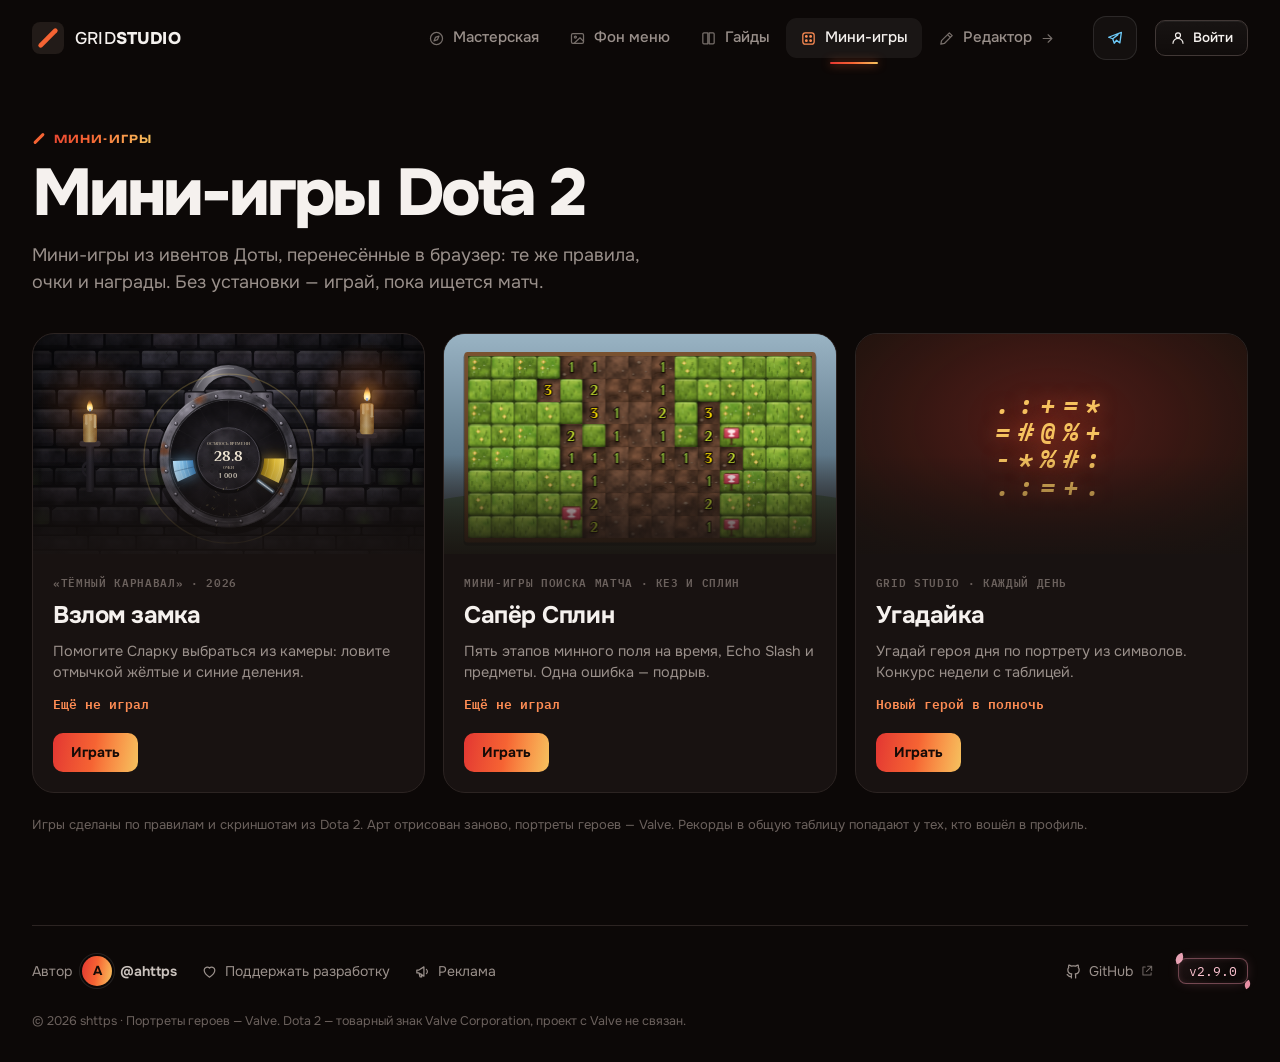
==== arcade.html @ 9828fe67 "Фон меню: новый дизайн в стиле сайта — шаги в шапке, наклон и свет экрана, живая зона для файла, ани" ====
<!doctype html>
<html lang="ru">
<head>
<meta charset="utf-8">
<meta name="viewport" content="width=device-width, initial-scale=1">
<title>Мини-игры · Grid Studio — мини-игры Dota 2 в браузере</title>
<meta name="description" content="Мини-игры из ивентов Dota 2 прямо в браузере: «Взлом замка» Сларка из «Тёмного карнавала», «Сапёр Сплин» Кеза и Техиков и «Угадайка» героя дня. Рекорды и награды как в игре.">
<meta name="theme-color" content="#0e0a09">
<meta property="og:title" content="Мини-игры Dota 2 — Grid Studio">
<meta property="og:description" content="«Взлом замка», «Сапёр Сплин» и «Угадайка» — с таблицей рекордов.">
<meta property="og:image" content="https://shttps.github.io/GridPainter/docs/ingame.webp">
<link rel="icon" href="logo.svg" type="image/svg+xml">
<link rel="preconnect" href="https://fonts.googleapis.com">
<link rel="stylesheet" href="https://fonts.googleapis.com/css2?family=Onest:wght@400;500;600;700;800&family=IBM+Plex+Mono:wght@400;500;600;700&family=Unbounded:wght@500;600;700&family=Philosopher:wght@400;700&display=swap">
<link rel="stylesheet" href="site.css?v=60">
<link rel="stylesheet" href="arcade.css?v=7">
</head>
<body data-page="arcade">

<main class="wrap arcade">
  <header class="page-head">
    <span class="kicker">Мини-игры</span>
    <h1>Мини-игры Dota&nbsp;2</h1>
    <p>Мини-игры из ивентов Доты, перенесённые в браузер: те же правила, очки и награды. Без установки — играй, пока ищется матч.</p>
  </header>

  <div class="ar-cards">
    <a class="ar-card c-lock" href="#lockpick" data-play="lockpick">
      <span class="ar-card-art" aria-hidden="true">
        <svg viewBox="0 0 200 200"><defs><linearGradient id="rimG" x1="0" y1="0" x2="1" y2="1"><stop offset="0" stop-color="#8c8892"/><stop offset=".6" stop-color="#3a3840"/><stop offset="1" stop-color="#6a6670"/></linearGradient></defs>
          <path d="M62 92V70a38 38 0 0 1 76 0v22" fill="none" stroke="#6d6a73" stroke-width="13"/>
          <circle cx="100" cy="122" r="66" fill="url(#rimG)"/><circle cx="100" cy="122" r="55" fill="#17151a"/>
          <path d="M100 122 L100 70 A52 52 0 0 1 128 78 Z" fill="none"/>
          <path d="M82.6 73.1 A52 52 0 0 1 117.4 73.1 L110.4 92.5 A31.5 31.5 0 0 0 89.6 92.5 Z" fill="#86c6f0"/>
          <path d="M60.4 152.6 A52 52 0 0 1 52.6 138 L72 131.2 A31.5 31.5 0 0 0 76.6 140 Z" fill="#e2bc35"/>
          <line class="pick" x1="100" y1="153.5" x2="100" y2="174" stroke="#fff" stroke-width="3" stroke-linecap="round"/>
          <circle cx="100" cy="122" r="28" fill="#36333a"/></svg>
        <canvas class="ar-prev" data-prev="lockpick"></canvas>
      </span>
      <span class="ar-card-body"><small>«Тёмный карнавал» · 2026</small><b>Взлом замка</b><span>Помогите Сларку выбраться из камеры: ловите отмычкой жёлтые и синие деления.</span>
        <em data-best="lockpick"></em></span>
      <span class="ar-card-go">Играть</span>
    </a>
    <a class="ar-card c-sweep" href="#sweeper" data-play="sweeper">
      <span class="ar-card-art" aria-hidden="true"><span class="sw-mini"><i class="g"></i><i class="g"></i><i class="g"></i><i class="g"></i><i class="g"></i><i class="g"></i><i class="g"></i><i class="g"></i><i class="g"></i><i class="n2">2</i><i class="n1">1</i><i class="g"></i><i class="g"></i><i class="g"></i><i class="g"></i><i class="f"></i><i class="n2">2</i><i class="o"></i><i class="n1">1</i><i class="g"></i><i class="g"></i><i class="g"></i><i class="g"></i><i class="n1">1</i><i class="o"></i><i class="o"></i><i class="n1">1</i><i class="g"></i><i class="g"></i><i class="g"></i><i class="n1">1</i><i class="o"></i><i class="n1">1</i><i class="f"></i><i class="g"></i><i class="g"></i><i class="g"></i><i class="g"></i><i class="n2">2</i><i class="g"></i><i class="g"></i><i class="g"></i></span>
        <canvas class="ar-prev" data-prev="sweeper"></canvas></span>
      <span class="ar-card-body"><small>Мини-игры поиска матча · Кез и Сплин</small><b>Сапёр Сплин</b><span>Пять этапов минного поля на время, Echo Slash и предметы. Одна ошибка — подрыв.</span>
        <em data-best="sweeper"></em></span>
      <span class="ar-card-go">Играть</span>
    </a>
    <a class="ar-card c-guess" href="game.html">
      <span class="ar-card-art" aria-hidden="true"><span class="gc-ascii"><i>.:+=*</i><i>=#@%+</i><i>-*%#:</i><i>.:=+.</i></span></span>
      <span class="ar-card-body"><small>Grid Studio · каждый день</small><b>Угадайка</b><span>Угадай героя дня по портрету из символов. Конкурс недели с таблицей.</span>
        <em>Новый герой в полночь</em></span>
      <span class="ar-card-go">Играть</span>
    </a>
  </div>
  <p class="ar-foot-note">Игры сделаны по правилам и скриншотам из Dota 2. Арт отрисован заново, портреты героев — Valve. Рекорды в общую таблицу попадают у тех, кто вошёл в профиль.</p>
</main>

<footer class="wrap site-foot">
  <div class="bottom-bar" data-bottom-bar></div>
  <span class="foot-note">© 2026 shttps · Портреты героев — Valve. Dota 2 — товарный знак Valve Corporation, проект с Valve не связан.</span>
</footer>

<div class="modal-root" id="modalRoot"></div>
<div class="toasts" id="toasts"></div>
<script src="heroes.js?v=37"></script>
<script src="config.js?v=41"></script>
<script src="auth.js?v=38"></script>
<script src="gridrender.js?v=37"></script>
<script src="catalog-api.js?v=43"></script>
<script src="achievements.js?v=2"></script>
<script src="site.js?v=75"></script>
<script src="arcade-audio.js?v=2"></script>
<script src="arcade-fx.js?v=2"></script>
<script src="arcade.js?v=6"></script>
<script src="lockpick.js?v=4"></script>
<script src="sweeper.js?v=5"></script>
</body>
</html>
---- site.css ----
/* Dota 2 Grid Studio — сайт: главная, каталог, гайды, «Угадайка», профиль.
   Тёмный «графит» и градиент «Огня» из трёх цветов (c1 → c2 → c3). */
:root {
  --h: 35;                                  /* оттенок графита */
  --c1: oklch(0.6 0.21 27);                 /* кровавый красный */
  --c2: oklch(0.68 0.19 38);                /* оранжевый штрих */
  --c3: oklch(0.84 0.13 82);                /* золото */
  --accent-hi: oklch(0.76 0.16 45);
  --accent-line: oklch(0.47 0.13 36);
  --accent-ink: #160b07;
  --bg: oklch(0.14 0.008 var(--h));
  --bg-2: oklch(0.17 0.009 var(--h));
  --card: oklch(0.19 0.01 var(--h));
  --card-2: oklch(0.235 0.011 var(--h));
  --line: oklch(0.27 0.012 var(--h));
  --line-strong: oklch(0.35 0.014 var(--h));
  --ink: oklch(0.96 0.006 60);
  --ink-2: oklch(0.82 0.012 60);
  --muted: oklch(0.66 0.014 50);
  --faint: oklch(0.5 0.014 45);
  --dot: oklch(0.32 0.014 var(--h));
  --red: var(--c1);
  --accent: var(--c2);
  --gold: var(--c3);
  --accent-soft: color-mix(in oklab, var(--c2) 13%, transparent);
  --grad: linear-gradient(100deg, var(--c1) 0%, var(--c2) 48%, var(--c3) 100%);
  --heart: oklch(0.7 0.19 15);
  --ok: oklch(0.78 0.15 150);
  --danger: oklch(0.68 0.17 30);
  --r: 16px;
  --nav-h: 76px;
  --ease: cubic-bezier(.2, .8, .2, 1);
  --spring: cubic-bezier(.34, 1.4, .64, 1);
  --font: "Onest", "Segoe UI", system-ui, sans-serif;
  --mono: "IBM Plex Mono", "JetBrains Mono", Consolas, monospace;
  --disp: "Unbounded", "Onest", "Segoe UI", sans-serif;      /* заглавные метки: «Мозаика · 3 302 категории», «Мастерская», бейджи */
  color-scheme: dark;
}
* { box-sizing: border-box; }
[hidden] { display: none !important; }
html { background: var(--bg); scroll-behavior: smooth; }
body { margin: 0; min-height: 100vh; background: var(--bg); color: var(--ink); font: 15px/1.55 var(--font); -webkit-font-smoothing: antialiased; overflow-x: hidden; }
a { color: inherit; }
button, input, select, textarea { font: inherit; color: inherit; }
button:focus { outline: none; }
:focus-visible { outline: 2px solid var(--accent); outline-offset: 3px; border-radius: 6px; }
::selection { background: color-mix(in oklab, var(--c1) 40%, transparent); }
@media (prefers-reduced-motion: reduce) { html { scroll-behavior: auto; } *, *::before, *::after { animation-duration: .01ms !important; animation-iteration-count: 1 !important; transition-duration: .01ms !important; } }
.wrap { width: min(1240px, 100% - 64px); margin: 0 auto; }
.i { width: 17px; height: 17px; flex: none; fill: none; stroke: currentColor; stroke-width: 1.75; stroke-linecap: round; stroke-linejoin: round; }

/* ---------- знак ---------- */
.mk-bg { fill: #221b18; }
.mk-dot { fill: oklch(0.55 0.02 45); }
.mk-stroke { stroke: var(--accent); stroke-linecap: round; fill: none; }

/* ---------- меню сверху: знак слева, разделы и вход справа; при прокрутке — стеклянная полоса ---------- */
.navbar { position: fixed; z-index: 50; top: 0; left: 0; right: 0; border-bottom: 1px solid transparent; animation: navIn .7s var(--ease) both; transition: background .3s, border-color .3s, box-shadow .3s; }
@keyframes navIn { from { opacity: 0; transform: translateY(-14px); } }
.navbar.scrolled { background: oklch(0.14 0.007 var(--h) / .86); -webkit-backdrop-filter: blur(18px) saturate(1.4); backdrop-filter: blur(18px) saturate(1.4); border-bottom-color: oklch(1 0 0 / .07); box-shadow: 0 12px 40px -24px rgba(0, 0, 0, .9); }
/* тонкая полоска градиента Доты по нижнему краю, когда меню прилипло */
.navbar::after { content: ""; position: absolute; left: 0; right: 0; bottom: -1px; height: 1px; background: linear-gradient(90deg, transparent, color-mix(in oklab, var(--c1) 50%, transparent), color-mix(in oklab, var(--c3) 40%, transparent), transparent); opacity: 0; transition: opacity .3s; }
.navbar.scrolled::after { opacity: 1; }
.nav-pill { position: relative; display: flex; align-items: center; gap: 10px; width: min(1320px, 100% - 64px); height: var(--nav-h); margin: 0 auto; transition: height .3s var(--ease); }
.navbar.scrolled .nav-pill { height: 62px; }
.logo { display: flex; align-items: center; gap: 11px; text-decoration: none; font: 500 17px/1 var(--font); letter-spacing: .01em; text-transform: uppercase; white-space: nowrap; }
.logo b { font-weight: 800; }
.logo svg { width: 32px; height: 32px; flex: none; overflow: visible; transition: transform .55s var(--spring), filter .4s var(--ease); }
.logo .mk-bg { transition: fill .4s var(--ease); }
.logo .mk-stroke { stroke-width: 7; stroke-dasharray: 32; animation: strokeIn .8s var(--ease) .3s both; transition: stroke .4s; }
/* наведение на логотип: знак подпрыгивает с поворотом и загорается, штрих перерисовывается, по надписи пробегает блик */
.logo:hover svg { transform: rotate(-14deg) scale(1.14); filter: drop-shadow(0 0 12px color-mix(in oklab, var(--accent) 60%, transparent)); }
.logo:hover .mk-bg { fill: #2e221c; }
.logo:hover .mk-stroke { stroke: var(--accent-hi); animation: strokeRedraw .6s var(--ease); }
.logo:active svg { transform: rotate(-14deg) scale(1.02); transition-duration: .15s; }
.logo span { background: linear-gradient(100deg, var(--ink) 42%, var(--accent-hi) 50%, var(--ink) 58%) 100% 0 / 260% 100% no-repeat; -webkit-background-clip: text; background-clip: text; color: transparent; transition: letter-spacing .5s var(--ease); }
.logo:hover span { letter-spacing: .04em; animation: logoShine .9s var(--ease); }
@keyframes logoShine { from { background-position: 100% 0; } to { background-position: 0 0; } }
@media (prefers-reduced-motion: reduce) { .logo svg, .logo span { transition: none; animation: none !important; } .logo:hover svg { transform: none; } }
.nav-links { position: relative; display: flex; align-items: center; gap: 2px; margin-left: auto; }
.nav-links a { position: relative; z-index: 1; display: flex; align-items: center; gap: 8px; height: 40px; padding: 0 14px; border-radius: 11px; color: var(--muted); text-decoration: none; font-size: 15px; font-weight: 500; white-space: nowrap; transition: color .2s; }
.nav-links a .i { width: 17px; height: 17px; opacity: .75; transition: transform .35s var(--spring), color .2s, opacity .2s; }
.nav-links a:hover, .nav-links a[aria-current] { color: var(--ink); }
.nav-links a:hover .i { transform: rotate(-8deg) scale(1.1); opacity: 1; }
.nav-links a[aria-current] .i { color: var(--accent-hi); opacity: 1; }
.nav-links a.nav-studio .i:last-child { width: 15px; height: 15px; transform: none; transition: transform .25s var(--ease); }
.nav-links a.nav-studio:hover .i:last-child { transform: translateX(3px); }
/* подсветка переезжает под ссылку под курсором и возвращается к текущей странице */
.nav-hl { position: absolute; z-index: 0; left: 0; top: 0; height: 40px; width: 0; border-radius: 11px; background: oklch(1 0 0 / .06); opacity: 0; transition: transform .45s var(--spring), width .45s var(--spring), opacity .2s; pointer-events: none; }
.nav-hl::after { content: ""; position: absolute; left: 32%; right: 32%; bottom: -6px; height: 2px; border-radius: 2px; background: var(--grad); box-shadow: 0 0 10px color-mix(in oklab, var(--c2) 80%, transparent); }
.nav-badge { min-width: 20px; height: 18px; padding: 0 6px; display: inline-grid; place-items: center; border-radius: 9px; background: var(--accent-soft); color: var(--accent-hi); font: 600 9.5px var(--disp); letter-spacing: .02em; }
.nav-acc { display: flex; align-items: center; margin-left: 8px; }
/* Telegram: чат и новости — таблетка в тон меню, рядом с «Войти» */
.nav-tg { display: inline-flex; align-items: center; gap: 9px; height: 44px; padding: 0 14px; margin-left: 14px; border-radius: 13px; border: 1px solid oklch(1 0 0 / .1); background: oklch(1 0 0 / .035); color: var(--ink-2); text-decoration: none; font-size: 14.5px; font-weight: 550; white-space: nowrap; transition: border-color .2s, background .2s, color .2s, transform .25s var(--spring); }
.nav-tg .i { width: 18px; height: 18px; color: oklch(0.8 0.11 232); transition: transform .35s var(--spring); }
.nav-tg:hover { color: var(--ink); border-color: oklch(0.8 0.11 232 / .45); background: oklch(0.8 0.11 232 / .09); transform: translateY(-1px); }
.nav-tg:hover .i { transform: translate(2px, -2px) rotate(-8deg); }
@media (max-width: 1360px) { .nav-tg { padding: 0; width: 44px; justify-content: center; } .nav-tg span { display: none; } }
.nav-acc .btn .i { width: 16px; height: 16px; }
.nav-login { height: 44px; padding: 0 20px; border-radius: 13px; background: oklch(0.2 0.009 var(--h) / .8); border-color: oklch(1 0 0 / .12); font-weight: 600; font-size: 15px; }
.nav-user { display: flex; align-items: center; gap: 9px; height: 44px; padding: 0 16px 0 5px; border-radius: 99px; border: 1px solid oklch(1 0 0 / .1); background: oklch(1 0 0 / .04); color: var(--ink); text-decoration: none; font-size: 14.5px; font-weight: 600; transition: border-color .2s, background .2s; }
.nav-user:hover, .nav-user.on { border-color: var(--accent-line); background: var(--accent-soft); }
.nav-user .ava { width: 34px; height: 34px; }
.nav-user .nav-nick { max-width: 140px; overflow: hidden; text-overflow: ellipsis; white-space: nowrap; }
.nav-burger { display: none; width: 44px; height: 44px; border: 0; border-radius: 12px; background: oklch(1 0 0 / .06); cursor: pointer; flex-direction: column; align-items: center; justify-content: center; gap: 5px; }
.nav-burger i { display: block; width: 16px; height: 1.75px; border-radius: 2px; background: var(--ink); transition: transform .3s var(--ease); }
.navbar.open .nav-burger i:first-child { transform: translateY(3.4px) rotate(45deg); }
.navbar.open .nav-burger i:last-child { transform: translateY(-3.4px) rotate(-45deg); }
/* аватар: картинка или первая буква ника на градиенте */
.ava, .sh-ava, .pf-ava { position: relative; display: inline-grid; place-items: center; flex: none; width: 32px; height: 32px; border-radius: 50%; overflow: hidden; background: var(--grad); color: var(--accent-ink); font-weight: 750; font-size: 13px; }
.ava img, .sh-ava img, .pf-ava img { width: 100%; height: 100%; object-fit: cover; display: block; }

/* ---------- кнопки ---------- */
.btn { display: inline-flex; align-items: center; justify-content: center; gap: 9px; height: 42px; padding: 0 18px; border-radius: 12px; border: 1px solid var(--line-strong); background: linear-gradient(180deg, oklch(1 0 0 / .05), oklch(1 0 0 / .02)); color: var(--ink); font-size: 14px; font-weight: 550; line-height: 1; text-decoration: none; cursor: pointer; white-space: nowrap; box-shadow: inset 0 1px 0 oklch(1 0 0 / .05); transition: background .15s, border-color .15s, transform .2s var(--spring), box-shadow .25s, color .15s; }
.btn:hover { background: linear-gradient(180deg, oklch(1 0 0 / .09), oklch(1 0 0 / .04)); border-color: oklch(0.5 0.016 40); transform: translateY(-1px); }
.btn:active { transform: translateY(0) scale(.98); }
.btn:focus-visible { outline: 2px solid var(--accent-hi); outline-offset: 3px; border-radius: 12px; }
.btn.primary { position: relative; background: var(--grad); background-size: 160% 100%; background-position: 0 0; color: var(--accent-ink); border-color: oklch(0.78 0.14 50 / .55); font-weight: 700;
  box-shadow: inset 0 1px 0 oklch(1 0.05 80 / .45), 0 8px 22px -12px color-mix(in oklab, var(--c1) 90%, transparent); transition: background-position .5s var(--ease), transform .2s var(--spring), box-shadow .25s; }
.btn.primary:hover { background: var(--grad); background-size: 160% 100%; background-position: 100% 0; border-color: oklch(0.85 0.13 60 / .7); box-shadow: inset 0 1px 0 oklch(1 0.05 80 / .55), 0 12px 28px -10px color-mix(in oklab, var(--c1) 100%, transparent); transform: translateY(-1px); }
.btn.primary:active { transform: translateY(0) scale(.98); }
.btn.glass { background: oklch(1 0 0 / .045); border-color: oklch(1 0 0 / .1); -webkit-backdrop-filter: blur(10px); backdrop-filter: blur(10px); }
.btn.glass:hover { background: oklch(1 0 0 / .08); border-color: oklch(1 0 0 / .18); }
.btn.sm { height: 36px; padding: 0 14px; font-size: 13.5px; border-radius: 10px; gap: 7px; }
.btn.ghost { border-color: transparent; background: transparent; }
.btn.ghost:hover { background: oklch(1 0 0 / .05); }
.btn:disabled { opacity: .45; pointer-events: none; }
.btn.on { color: var(--heart); border-color: oklch(0.7 0.19 15 / .4); background: oklch(0.7 0.19 15 / .08); }
.btn .ico-box { display: grid; place-items: center; width: 24px; height: 24px; border-radius: 7px; transition: transform .35s var(--spring); }
.btn:hover .ico-box { transform: rotate(-8deg) scale(1.08); }
.btn.primary .ico-box { background: oklch(0.2 0.05 30 / .16); }
.btn:not(.primary) .ico-box { background: oklch(1 0 0 / .07); }
.btn .i { transition: transform .25s var(--ease); }
.btn:hover > .i:last-child:not(:first-child) { transform: translateX(3px); }

/* ---------- первый экран: слева заголовок и разделы, справа ноутбук с редактором ---------- */
.landing { position: relative; min-height: max(760px, 100vh); display: flex; flex-direction: column; padding-top: var(--nav-h); overflow: hidden; }
.hero-bg { position: absolute; inset: 0; pointer-events: none; overflow: hidden; }
/* фон: сполохи цветов «Огня», поле ASCII-символов (рисует site.js), зерно и виньетка.
   Сполохи — радиальные градиенты без filter: blur: их двигает видеокарта, перерисовки нет. */
.aurora { position: absolute; border-radius: 50%; will-change: transform; }
.au-1 { width: 1100px; height: 900px; left: -380px; top: -440px; background: radial-gradient(closest-side, var(--c1), transparent); opacity: .3; animation: auA 18s ease-in-out infinite alternate; }
.au-2 { width: 920px; height: 760px; right: -320px; top: -6%; background: radial-gradient(closest-side, var(--c3), transparent); opacity: .16; animation: auB 23s ease-in-out infinite alternate; }
.au-3 { width: 1300px; height: 720px; left: 18%; bottom: -440px; background: radial-gradient(closest-side, var(--c2), transparent); opacity: .2; animation: auC 27s ease-in-out infinite alternate; }
@keyframes auA { to { transform: translate(160px, 110px) scale(1.18); } }
@keyframes auB { to { transform: translate(-140px, 160px) scale(1.25); } }
@keyframes auC { to { transform: translate(-180px, -60px) scale(1.1); } }
/* видео под всем фоном: фон из Мастерской «На главную» или туман (docs/hero-bg.webm). Любой ролик
   тонируется под тему — тёплый графит, приглушено, слева темнее, чтобы заголовок читался. */
.bg-media { position: absolute; inset: 0; background: var(--bg); }
.bg-media > video, .bg-media > img { position: absolute; inset: 0; width: 100%; height: 100%; object-fit: cover; opacity: 0; transition: opacity 1.6s var(--ease);
  filter: grayscale(.4) sepia(.55) hue-rotate(-16deg) saturate(1.7) brightness(var(--bgk, .95)) contrast(1.2); }
.bg-media > .on { opacity: 1; }
/* фон из Мастерской: чуть размыт, чтобы мелкие детали не спорили с заголовком; увеличен — края размытия за экраном */
.bg-media > .feat { filter: grayscale(.4) sepia(.55) hue-rotate(-16deg) saturate(1.5) brightness(var(--bgk, .45)) contrast(1.15) blur(2px); transform: scale(1.03); }
.bg-media::after { content: ""; position: absolute; inset: 0;
  background: linear-gradient(90deg, oklch(0.14 0.008 var(--h) / .78) 0%, oklch(0.14 0.008 var(--h) / .35) 45%, transparent 75%),
    linear-gradient(180deg, oklch(0.14 0.008 var(--h) / .5) 0%, transparent 22%); }
/* сполохи над видео — тише, иначе красный забивает картинку */
.bg-media ~ .au-1 { opacity: .18; }
.bg-media ~ .au-2 { opacity: .1; }
.bg-media ~ .au-3 { opacity: .12; }
.hero-credit { position: absolute; z-index: 4; right: 24px; top: calc(var(--nav-h) + 6px); display: flex; align-items: center; gap: 6px; max-width: min(360px, 60vw); padding: 5px 11px; border-radius: 99px; background: oklch(0.14 0.008 var(--h) / .6); border: 1px solid oklch(1 0 0 / .07); color: var(--muted); font-size: 12px; text-decoration: none; backdrop-filter: blur(8px); animation: fade .6s var(--ease) both; transition: color .2s, border-color .2s; }
.hero-credit span { overflow: hidden; text-overflow: ellipsis; white-space: nowrap; }
.hero-credit .i { width: 14px; height: 14px; }
.hero-credit:hover { color: var(--ink); border-color: var(--accent-line); }
/* затухание к краям считает сам site.js — CSS-маска на анимированном холсте дорогая */
.bg-glyphs { position: absolute; inset: 0; width: 100%; height: 100%; }
/* зерно неподвижное и без mix-blend-mode: иначе браузер пересчитывает смешивание каждый кадр фона */
.bg-grain { position: absolute; inset: 0; opacity: .035; pointer-events: none;
  background-image: url("data:image/svg+xml,%3Csvg xmlns='http://www.w3.org/2000/svg' width='180' height='180'%3E%3Cfilter id='n'%3E%3CfeTurbulence type='fractalNoise' baseFrequency='.85' numOctaves='3' stitchTiles='stitch'/%3E%3C/filter%3E%3Crect width='100%25' height='100%25' filter='url(%23n)'/%3E%3C/svg%3E");
  }
.bg-vignette { position: absolute; inset: 0; background: radial-gradient(ellipse 130% 100% at 50% 35%, transparent 60%, oklch(0.09 0.008 var(--h) / .85)), linear-gradient(180deg, transparent 78%, var(--bg)); }
/* заголовок: градиент темы медленно переливается */
.landing h1 .grad { background-image: linear-gradient(100deg, var(--c1), var(--c2), var(--c3), var(--c2), var(--c1)); background-size: 300% 100%; animation: wordIn .8s var(--ease) .08s both, shine 9s ease-in-out 1s infinite alternate; }
@keyframes shine { to { background-position: 100% 0; } }
.landing-grid { position: relative; z-index: 2; flex: 1; display: grid; grid-template-columns: minmax(0, 740px) minmax(0, 1fr); gap: 48px; align-items: center; width: min(1320px, 100% - 64px); }
.landing-copy { position: relative; z-index: 3; padding: 16px 0 0; }
.landing h1 { margin: 0 0 18px; font-size: clamp(46px, 5.9vw, 88px); line-height: .94; letter-spacing: -.055em; font-weight: 800; }
.landing h1 .w { display: inline-block; animation: wordIn .8s var(--ease) both; }
.landing h1 .w:nth-child(2) { animation-delay: .08s; }
.landing h1 .w:nth-child(4) { animation-delay: .16s; }
.landing h1 .w:nth-child(5) { animation-delay: .22s; }
.lead { margin: 0 0 26px; max-width: 480px; color: var(--muted); font-size: 18.5px; line-height: 1.5; animation: rise .7s var(--ease) .28s both; }
.grad { background: var(--grad); -webkit-background-clip: text; background-clip: text; color: transparent; padding-bottom: .06em; }
.btn.lg { height: 48px; padding: 0 22px; font-size: 15px; border-radius: 14px; }
.btn.lg:focus-visible { border-radius: 14px; }
.btn.block { width: 100%; }

/* панели разделов. Стекла (backdrop-filter) нет: под панелями анимированный фон, и размытие
   пересчитывалось бы каждый кадр — главная из-за этого и лагала. Вместо него плотный фон и «прожектор» за курсором. */
.fcards { display: grid; grid-template-columns: repeat(3, minmax(0, 1fr)); gap: 12px; }
.fcard, .fwide { position: relative; isolation: isolate; border-radius: 22px; background: oklch(0.17 0.008 var(--h) / .94); border: 1px solid var(--line);
  animation: rise .7s var(--ease) var(--d, .3s) both; transition: border-color .25s, transform .35s var(--ease), box-shadow .35s var(--ease); }
.fcard::before, .fwide::before { content: ""; position: absolute; z-index: -1; inset: 0; border-radius: inherit; pointer-events: none; opacity: var(--hov, 0);
  background: radial-gradient(260px circle at var(--mx, 50%) var(--my, 0%), color-mix(in oklab, var(--c2) 16%, transparent), transparent 70%); }
.fcard::after, .fwide::after { content: ""; position: absolute; inset: -1px; border-radius: inherit; padding: 1px; pointer-events: none; opacity: var(--hov, 0);
  background: radial-gradient(200px circle at var(--mx, 50%) var(--my, 0%), var(--c3), var(--c1) 45%, transparent 75%);
  -webkit-mask: linear-gradient(#000 0 0) content-box, linear-gradient(#000 0 0); -webkit-mask-composite: xor; mask-composite: exclude; }
.fcard:hover, .fwide:hover { border-color: oklch(0.32 0.014 var(--h)); transform: translateY(-4px); box-shadow: 0 26px 50px -30px color-mix(in oklab, var(--c1) 85%, transparent); }
.fcard { display: flex; flex-direction: column; gap: 6px; padding: 12px 12px 14px; }
.fc-media { position: relative; height: 112px; margin-bottom: 8px; border-radius: 14px; overflow: hidden; background: #120d0b; transition: transform .45s var(--ease); }
.fcard:hover .fc-media { transform: scale(1.025); }
.fc-media::after { content: ""; position: absolute; inset: 0; border-radius: inherit; box-shadow: inset 0 0 0 1px oklch(1 0 0 / .05); pointer-events: none; }
.fc-faces-grid { display: flex; flex-direction: column; justify-content: center; gap: 6px; padding: 0; -webkit-mask-image: linear-gradient(90deg, transparent, #000 14%, #000 86%, transparent); mask-image: linear-gradient(90deg, transparent, #000 14%, #000 86%, transparent); }
.ff-row { overflow: hidden; }
.ff-track { display: flex; gap: 6px; width: max-content; animation: ffRun 34s linear infinite; }
.ff-row:nth-child(2) .ff-track { animation-direction: reverse; animation-duration: 40s; }
.fc-faces-grid img { flex: none; width: 46px; height: 46px; object-fit: cover; object-position: 50% 15%; border-radius: 7px; filter: saturate(.85); transition: transform .3s var(--spring), filter .2s; }
@keyframes ffRun { to { transform: translateX(calc(-50% - 3px)); } }
@media (prefers-reduced-motion: reduce) { .ff-track { animation: none; } }
.fcard:hover .fc-faces-grid img { filter: none; }
.fc-faces-grid img:hover { transform: scale(1.12); }
/* арты по очереди (порядок случайный): сначала картинка, потом по ней проходит луч и остаётся line-art */
.fl-slide { position: absolute; inset: 0; opacity: 0; transition: opacity .7s var(--ease); }
.fl-slide.on { opacity: 1; }
.fl-slide img { position: absolute; inset: 0; width: 100%; height: 100%; object-fit: cover; object-position: 50% 22%; transition: transform .6s var(--ease); }
.fl-slide .out { clip-path: inset(0 100% 0 0); }
.fl-slide.on .out { animation: flWipe 4.8s var(--ease) forwards; }
.fl-slide::after { content: ""; position: absolute; top: 0; bottom: 0; left: 0; width: 2px; background: var(--accent-hi); box-shadow: 0 0 14px 2px var(--accent-hi); opacity: 0; }
.fl-slide.on::after { animation: flScan 4.8s var(--ease) forwards; }
.fcard:hover .fl-slide img { transform: scale(1.06); }
@keyframes flWipe { 0%, 14% { clip-path: inset(0 100% 0 0); } 58%, 100% { clip-path: inset(0 0 0 0); } }
@keyframes flScan { 0%, 13.9% { left: 0; opacity: 0; } 14% { left: 0; opacity: 1; } 58% { left: calc(100% - 2px); opacity: 1; } 58.1%, 100% { left: 0; opacity: 0; } }
@media (prefers-reduced-motion: reduce) { .fl-slide .out { animation: none; clip-path: none; } .fl-slide::after { display: none; } }
.fc-braille { display: block; }
.fc-braille canvas { position: absolute; inset: 0; display: block; width: 100%; height: 100%; }
.fcard > b { font-size: 18px; font-weight: 700; letter-spacing: -.01em; }
.fcard > span { flex: 1; margin-bottom: 12px; color: var(--muted); font-size: 13.5px; line-height: 1.45; }
.fc-more { display: flex; align-items: center; justify-content: center; gap: 6px; margin-top: 8px; color: var(--muted); font-size: 13.5px; text-decoration: none; transition: color .15s; }
.fc-more .i { width: 15px; height: 15px; order: 2; transition: transform .25s var(--ease); }
.fc-more:hover { color: var(--ink); }
.fc-more:hover .i { transform: translateX(3px); }

/* вторая строка: две широкие панели — фоны меню и «Угадайка» дня */
.frow { display: grid; grid-template-columns: repeat(2, minmax(0, 1fr)); gap: 12px; margin-top: 12px; }
.fwide { display: flex; align-items: center; gap: 14px; min-width: 0; padding: 12px 18px 12px 12px; text-decoration: none; }
.wc-art { position: relative; display: grid; place-content: center; flex: none; width: 60px; height: 60px; border-radius: 14px; overflow: hidden; background: #120d0b; box-shadow: inset 0 0 0 1px oklch(1 0 0 / .06); transition: transform .4s var(--spring); }
.fwide:hover .wc-art { transform: rotate(-4deg) scale(1.06); }
.wc-text { min-width: 0; }
.wc-text b { display: flex; align-items: center; gap: 8px; font-size: 17px; font-weight: 700; white-space: nowrap; }
.wc-text b em { padding: 2px 7px; border-radius: 6px; background: var(--grad); color: var(--accent-ink); font: 600 9px/1.5 var(--disp); font-style: normal; letter-spacing: .06em; text-transform: uppercase; }
.wc-text small { display: block; color: var(--muted); font-size: 13.5px; line-height: 1.35; }
.wc-go { margin-left: auto; color: var(--muted); }
.wc-go .i { width: 20px; height: 20px; transition: transform .25s var(--ease), color .2s; }
.fwide:hover .wc-go .i { transform: translateX(4px); color: var(--ink); }
/* мини-«главное меню»: небо переливается (сдвигается слой — без перерисовки), сверху и снизу полоски интерфейса */
.wc-sky { position: absolute; top: 0; bottom: 0; left: 0; width: 200%; background: linear-gradient(100deg, oklch(0.32 0.09 280), oklch(0.45 0.16 330) 25%, oklch(0.62 0.17 40) 50%, oklch(0.45 0.16 330) 75%, oklch(0.32 0.09 280)); animation: sky 7s linear infinite; }
@keyframes sky { to { transform: translateX(-50%); } }
.wc-hud { position: absolute; left: 7px; right: 7px; top: 7px; height: 5px; border-radius: 3px; background: oklch(0.12 0.01 40 / .7); }
.wc-bg img { position: absolute; inset: 0; width: 100%; height: 100%; object-fit: cover; opacity: 0; transform: scale(1.22); transition: opacity .8s, transform 4s linear; }
.wc-bg img.on { opacity: 1; transform: scale(1); }
.wc-hud.b { top: auto; bottom: 7px; left: 32px; height: 9px; background: oklch(0.6 0.15 145 / .9); }
.gc-art { font: 600 12px/1.15 var(--mono); color: var(--gold); letter-spacing: 1.5px; text-align: center; }
.gc-art i { font-style: normal; display: block; }
.gc-art i:nth-child(2) { color: var(--accent-hi); }
.gc-art i:nth-child(3) { color: oklch(0.7 0.18 30); }

/* ноутбук: наклонён к центру и уходит за правый край, чуть поворачивается за курсором */
.landing-device { position: relative; align-self: stretch; min-height: 560px; perspective: 2400px; }
.landing-device::before { content: ""; position: absolute; left: -10%; top: 0; width: 130%; height: 100%; border-radius: 50%; background: radial-gradient(closest-side, color-mix(in oklab, var(--c2) 60%, transparent), transparent); opacity: .3; }
.laptop { position: absolute; left: 0; top: 50%; width: 1000px; transform-style: preserve-3d; transform-origin: 0 50%;
  transform: translateY(-54%) rotateY(calc(-24deg + var(--mx, 0) * 5deg)) rotateX(calc(7deg - var(--my, 0) * 4deg)) rotateZ(2.5deg); transition: transform .8s var(--ease); animation: laptopIn 1.2s var(--ease) .25s both; }
@keyframes laptopIn { from { opacity: 0; translate: 80px 30px; } }
.lt-lid { padding: 14px 14px 18px; border-radius: 24px 24px 10px 10px; background: linear-gradient(150deg, oklch(0.31 0.012 var(--h)), oklch(0.16 0.008 var(--h)) 55%, oklch(0.2 0.009 var(--h)));
  box-shadow: 0 0 0 1px oklch(1 0 0 / .08), 0 1px 0 oklch(1 0 0 / .16) inset, -40px 60px 120px -30px rgba(0, 0, 0, .95); }
.lt-screen { position: relative; aspect-ratio: 16 / 10; border-radius: 10px; overflow: hidden; background: #0f0d0c; }
.lt-screen img { display: block; width: 100%; height: 100%; object-fit: cover; }
.lt-screen::after { content: ""; position: absolute; inset: 0; pointer-events: none; background: linear-gradient(115deg, oklch(1 0 0 / .08) 0%, transparent 32%, transparent 70%, rgba(0, 0, 0, .3)); }
.lt-base { position: relative; height: 20px; margin: 0 -46px; border-radius: 4px 4px 28px 28px; background: linear-gradient(180deg, oklch(0.36 0.012 var(--h)), oklch(0.2 0.009 var(--h)) 60%, oklch(0.13 0.007 var(--h))); box-shadow: 0 34px 60px -14px rgba(0, 0, 0, .95); }
.lt-base::before { content: ""; position: absolute; left: 50%; top: 0; width: 150px; height: 7px; margin-left: -75px; border-radius: 0 0 9px 9px; background: oklch(0.14 0.007 var(--h)); }
/* экран ноутбука: редактор, собранный разметкой; размеры — от ширины экрана (cqw) */
.lt-screen { container-type: inline-size; }
.mock { position: absolute; inset: 0; overflow: hidden; font: 500 1.05cqw/1.3 var(--font); color: oklch(0.82 0.012 60);
  background: #080706 radial-gradient(oklch(0.3 0.005 60) 0.09cqw, transparent 0.11cqw) 0 0 / 1.6cqw 1.6cqw; }
.mock .i { width: 1.25em; height: 1.25em; stroke-width: 1.9; }
.mk-pill { position: absolute; display: flex; align-items: center; background: oklch(0.2 0.005 60 / .94); border: 1px solid oklch(0.28 0.005 60); border-radius: 1.1em; box-shadow: 0 1em 2.5em -1em rgba(0, 0, 0, .7); }
.mk-label { position: absolute; left: 18%; top: 17.6%; color: oklch(0.5 0.01 60); font: 0.85em var(--mono); }
.mk-sheet { position: absolute; left: 18%; top: 21%; width: 61%; aspect-ratio: 1204 / 612; border-radius: 0.5em; overflow: hidden;
  background: #0f0d0c linear-gradient(oklch(1 0 0 / .035) 1px, transparent 1px) 0 0 / 0.84% 1.64%, #0f0d0c linear-gradient(90deg, oklch(1 0 0 / .035) 1px, transparent 1px) 0 0 / 0.84% 1.64%;
  box-shadow: 0 0 0 1px oklch(1 0 0 / .06), 0 2.5em 5em -1.5em rgba(0, 0, 0, .8); }
.mk-sheet img, .mk-sheet canvas { position: absolute; inset: 0; width: 100%; height: 100%; object-fit: cover; }
.mock.drawing .mk-sheet :is(img, canvas) { animation: mkDraw 2.6s cubic-bezier(.45, 0, .2, 1) both; }
@keyframes mkDraw { from { clip-path: inset(0 100% 0 0); } to { clip-path: inset(0 0 0 0); } }
.mk-scan { position: absolute; top: 0; bottom: 0; left: 0; width: 2px; background: var(--c2); box-shadow: 0 0 1.2em 0.3em color-mix(in oklab, var(--c2) 70%, transparent); opacity: 0; }
.mock.drawing .mk-scan { animation: mkScan 2.6s cubic-bezier(.45, 0, .2, 1) both; }
@keyframes mkScan { 0% { left: 0; opacity: 1; } 92% { opacity: 1; } 100% { left: 100%; opacity: 0; } }
.mk-brand { left: 1.6%; top: 2.6%; gap: 0.7em; padding: 0.45em 0.6em 0.45em 0.45em; }
.mk-logo { width: 2.1em; height: 2.1em; border-radius: 0.6em; background: oklch(0.27 0.006 60); position: relative; }
.mk-logo::after { content: ""; position: absolute; left: 22%; right: 22%; top: 50%; height: 0.32em; margin-top: -0.16em; border-radius: 1em; background: var(--c2); transform: rotate(-45deg); }
.mk-brand b { display: block; color: oklch(0.95 0.005 60); font-weight: 650; }
.mk-brand small { color: oklch(0.62 0.01 60); font-size: 0.82em; }
.mk-brand em { font-style: normal; }
.mk-chev .i, .mk-chev { width: 1em; height: 1em; color: oklch(0.62 0.01 60); }
.mk-seg { left: 50%; top: 2.6%; transform: translateX(-50%); padding: 0.25em; gap: 0.15em; }
.mk-seg span { display: flex; align-items: center; gap: 0.4em; padding: 0.55em 1em; border-radius: 0.75em; color: oklch(0.62 0.01 60); }
.mk-seg span.on { background: oklch(0.3 0.005 60); color: oklch(0.95 0.005 60); }
.mk-right { position: absolute; right: 1.6%; top: 2.6%; display: flex; gap: 0.6em; }
.mk-right > span { position: static; display: flex; align-items: center; gap: 0.45em; height: 2.9em; padding: 0 1em; border-radius: 0.8em; }
.mk-sq { width: 2.9em; justify-content: center; padding: 0 !important; }
.mk-btn.pri { background: oklch(0.96 0.005 60); color: #141210; font-weight: 650; border: 0; }
.mk-layers { left: 1.6%; top: 13%; width: 15%; flex-direction: column; align-items: stretch; gap: 0.25em; padding: 0.9em 0.7em; }
.mk-h { display: flex; align-items: center; justify-content: space-between; margin-bottom: 0.4em; color: oklch(0.62 0.01 60); font-size: 0.92em; }
.mk-h b { padding: 0.1em 0.5em; border-radius: 0.45em; background: oklch(0.25 0.005 60); font: 500 0.9em var(--mono); color: oklch(0.8 0.01 60); }
.mk-row { display: flex; align-items: center; gap: 0.55em; padding: 0.5em 0.55em; border-radius: 0.55em; }
.mk-row b { margin-left: auto; font: 400 0.9em var(--mono); color: oklch(0.62 0.01 60); }
.mk-row.on { background: oklch(0.28 0.005 60); color: oklch(0.95 0.005 60); }
.mk-row.on .i { color: var(--c2); }
.mk-layers p { margin: 0.5em 0 0; color: oklch(0.48 0.01 60); font-size: 0.85em; line-height: 1.4; }
.mk-insp { right: 1.6%; top: 13%; width: 17.5%; flex-direction: column; align-items: stretch; gap: 0.8em; padding: 0.9em; }
.mk-chips { display: grid; grid-template-columns: repeat(4, 1fr); gap: 0.25em; padding: 0.22em; border-radius: 0.7em; background: oklch(0.25 0.005 60); }
.mk-chips span { padding: 0.4em 0; border-radius: 0.5em; text-align: center; font: 600 0.88em var(--mono); color: oklch(0.62 0.01 60); }
.mk-chips span.on { background: var(--c2); color: var(--accent-ink); box-shadow: 0 0.3em 0.9em -0.3em var(--c2); }
.mk-sl { display: flex; flex-direction: column; gap: 0.45em; font-size: 0.92em; }
.mk-sl i { position: relative; height: 0.3em; border-radius: 1em; background: oklch(0.32 0.005 60); }
.mk-sl i::before { content: ""; position: absolute; left: 0; top: 0; bottom: 0; width: calc(var(--v) * 100%); border-radius: inherit; background: var(--c2); }
.mk-sl i::after { content: ""; position: absolute; top: 50%; left: calc(var(--v) * 100%); width: 0.95em; height: 0.95em; margin: -0.475em 0 0 -0.475em; border-radius: 50%; background: #fff; box-shadow: 0 0.1em 0.3em rgba(0, 0, 0, .4); }
.mk-add { display: flex; align-items: center; justify-content: center; gap: 0.4em; padding: 0.65em; border-radius: 0.7em; background: var(--c2); color: var(--accent-ink); font-weight: 650; }
.mk-dock { left: 50%; bottom: 3%; transform: translateX(-50%); gap: 0.15em; padding: 0.35em; border-radius: 1em; }
.mk-dock span { display: grid; place-items: center; width: 2.7em; height: 2.7em; border-radius: 0.7em; }
.mk-dock span .i { width: 1.35em; height: 1.35em; }
.mk-dock span.on { background: var(--c2); color: var(--accent-ink); box-shadow: 0 0.35em 1em -0.3em var(--c2); }
.mk-dock b { width: 1px; height: 1.6em; margin: 0 0.3em; background: oklch(0.28 0.005 60); }

/* случайная сетка из каталога — плашка поверх ноутбука */
.random-grid { position: absolute; z-index: 4; left: 8%; bottom: 3%; display: flex; align-items: center; gap: 12px; max-width: min(560px, 92%); padding: 10px 18px; border-radius: 99px; background: oklch(0.17 0.008 var(--h) / .92); border: 1px solid oklch(1 0 0 / .08); box-shadow: 0 20px 50px -18px rgba(0, 0, 0, .9); text-decoration: none; font-size: 14px; white-space: nowrap; animation: rise .7s var(--ease) .2s both; transition: border-color .2s, transform .3s var(--ease); }
.random-grid:hover { border-color: var(--accent-line); transform: translateY(-2px); }
.random-grid b { overflow: hidden; text-overflow: ellipsis; font-weight: 650; }
.rg-likes { display: flex; align-items: center; gap: 5px; color: var(--heart); font: 600 13px var(--mono); }
.rg-likes .i { width: 16px; height: 16px; }
.rg-note { color: var(--muted); }

/* ---------- полоса снизу: автор, поддержка, Telegram, реклама, GitHub, версия ---------- */
.bottom-bar { position: relative; z-index: 3; display: flex; align-items: center; justify-content: space-between; flex-wrap: wrap; gap: 14px 24px; padding: 22px 0 26px; color: var(--muted); font-size: 14px; }
.landing > .bottom-bar { width: min(1320px, 100% - 64px); padding: 18px 0 20px; }
.bb-left, .bb-right { display: flex; align-items: center; flex-wrap: wrap; gap: 8px 24px; }
.bb-authors { display: flex; align-items: center; gap: 10px; }
.bb-author { display: inline-flex; align-items: center; gap: 8px; padding: 0; border: 0; background: none; color: var(--ink-2); font-weight: 650; cursor: pointer; transition: color .15s; }
.bb-author .ava { width: 30px; height: 30px; box-shadow: 0 0 0 2px var(--bg), 0 0 0 3px oklch(1 0 0 / .1); transition: box-shadow .2s; }
.bb-author:hover .ava { box-shadow: 0 0 0 2px var(--bg), 0 0 0 3px var(--accent); }
.bb-link { display: inline-flex; align-items: center; gap: 7px; padding: 0; border: 0; background: none; color: var(--muted); text-decoration: none; font-size: 14px; cursor: pointer; transition: color .15s; }
.bb-link .i { width: 17px; height: 17px; }
.bb-link .i:last-child:not(:first-child) { width: 14px; height: 14px; opacity: .7; }
.bb-link:hover, .bb-author:hover { color: var(--ink); }
.bb-ver { position: relative; padding: 4px 10px; border-radius: 8px; border: 1px solid #ff9db566; background: linear-gradient(135deg, #ff9db514, transparent 70%); color: #ffc4d2; font: 12.5px var(--mono); text-decoration: none; cursor: default; box-shadow: 0 0 14px -4px #ff9db555, inset 0 0 8px -4px #ff9db555; transition: color .2s, border-color .2s, box-shadow .2s; }
.bb-ver::before, .bb-ver::after { content: ""; position: absolute; width: 9px; height: 9px; background: #ffb3c6; border-radius: 80% 0 80% 0; opacity: .9; pointer-events: none; }
.bb-ver::before { top: -5px; left: -4px; transform: rotate(-20deg); }
.bb-ver::after { right: -4px; bottom: -5px; width: 7px; height: 7px; transform: rotate(150deg); background: #ff9db5; }
.bb-ver:hover { color: #fff0f4; border-color: #ff9db5; box-shadow: 0 0 18px -2px #ff9db577, inset 0 0 10px -3px #ff9db577; }

/* ---------- секции ниже ---------- */
.section { padding: 96px 0 20px; }
.section-head { display: flex; align-items: end; justify-content: space-between; gap: 20px; margin-bottom: 28px; }
.section-head h2 { margin: 0; font-size: clamp(28px, 3.2vw, 40px); letter-spacing: -.03em; font-weight: 700; }
.section-head p { margin: 6px 0 0; color: var(--muted); }
.section-head.center { justify-content: center; text-align: center; }
.head-actions { display: flex; gap: 8px; flex-wrap: wrap; }
.kicker { display: inline-flex; align-items: center; gap: 8px; margin-bottom: 10px; font: 600 11px var(--disp); letter-spacing: .1em; text-transform: uppercase; background: var(--grad); -webkit-background-clip: text; background-clip: text; color: transparent; }
.kicker::before { content: ""; width: 14px; height: 3px; border-radius: 2px; background: var(--accent); transform: rotate(-45deg); }

/* появление при прокрутке */
[data-reveal] { opacity: 0; transform: translateY(22px); transition: opacity .7s var(--ease), transform .7s var(--ease); transition-delay: var(--d, 0s); }
[data-reveal].in { opacity: 1; transform: none; }

/* ---------- карточки сеток ----------
   Карточка — плотная плитка с отступом 10px; превью внутри со своим скруглением, без плашек поверх арта.
   Ниже: название и автор слева, скачивания и лайк справа; строкой мельче — что внутри сетки и теги. */
.cards { display: grid; grid-template-columns: repeat(auto-fill, minmax(330px, 1fr)); gap: 16px; }
.gcard { position: relative; display: flex; flex-direction: column; padding: 10px 10px 12px; border-radius: 18px; background: var(--card); border: 1px solid oklch(1 0 0 / .05); cursor: pointer; text-align: left; color: inherit; outline-offset: 3px; transition: transform .3s var(--ease), border-color .2s, background .2s, box-shadow .3s; animation: rise .5s var(--ease) both; }
.gcard:hover { transform: translateY(-3px); background: oklch(0.205 0.01 var(--h)); border-color: oklch(1 0 0 / .09); box-shadow: 0 24px 50px -28px rgba(0, 0, 0, .95); }
.gthumb { position: relative; display: block; width: 100%; aspect-ratio: 1204 / 612; border-radius: 12px; background: #0f1819; overflow: hidden; isolation: isolate; }
.gthumb::after { content: ""; position: absolute; inset: 0; z-index: 1; border-radius: inherit; box-shadow: inset 0 0 0 1px oklch(1 0 0 / .05); pointer-events: none; }
.gthumb img { display: block; width: 100%; height: 100%; object-fit: cover; transition: transform .6s var(--ease); }
.gcard:hover .gthumb img { transform: scale(1.03); }
.gmine { position: absolute; z-index: 3; right: 8px; top: 8px; padding: 2px 8px; border-radius: 6px; background: var(--accent); color: var(--accent-ink); font: 600 11px var(--font); box-shadow: 0 2px 10px #0009, inset 0 0 0 1px #ffffff2e; }
/* огонёк автора у лайков: сетка поднята в «Популярных» */
/* буст огонька: огненная стрелка вверх в левом нижнем углу превью — подпрыгивает, хвост пламени дрожит, по плашке бежит блик */
.gboost { position: absolute; z-index: 3; left: 8px; bottom: 8px; display: inline-flex; align-items: center; gap: 4px; height: 26px; padding: 0 10px 0 6px; overflow: hidden; border: 0; border-radius: 999px; cursor: pointer;
  background: linear-gradient(135deg, #ffb340, #ff5a1f 55%, #d42d1a); color: #fff; font: 800 12.5px/1 var(--mono); letter-spacing: -.02em; text-shadow: 0 1px 2px #7a1d0080;
  box-shadow: 0 0 0 1px #ffd59a66 inset, 0 4px 14px -2px #ff5a1fa6, 0 2px 8px #0008; animation: gbGlow 2.6s ease-in-out infinite; transition: transform .35s var(--spring); }
.gboost svg { width: 16px; height: 16px; overflow: visible; }
.gboost .bi-arrow { fill: #fff; animation: gbHop 1.6s var(--ease) infinite; }
.gboost .bi-tail { fill: #ffe27a; transform-origin: 50% 0; transform-box: fill-box; animation: gbTail .35s ease-in-out infinite alternate; }
.gboost::after { content: ""; position: absolute; inset: 0; background: linear-gradient(105deg, transparent 30%, #fff8 50%, transparent 70%) -150% 0 / 60% 100% no-repeat; animation: gbShine 3.2s var(--ease) infinite; pointer-events: none; }
.gboost:hover { transform: scale(1.12) rotate(-3deg); }
.gboost:active { transform: scale(.96); }
@keyframes gbGlow { 50% { box-shadow: 0 0 0 1px #ffd59a99 inset, 0 4px 22px 0 #ff5a1fd9, 0 2px 8px #0008; } }
@keyframes gbHop { 0%, 60%, 100% { transform: none; } 30% { transform: translateY(-2.5px); } }
@keyframes gbTail { from { transform: scaleY(.75); opacity: .8; } to { transform: scaleY(1.15); opacity: 1; } }
@keyframes gbShine { 0%, 55% { background-position: -150% 0; } 100% { background-position: 250% 0; } }
@media (prefers-reduced-motion: reduce) { .gboost, .gboost *, .gboost::after { animation: none !important; } }
/* окно буста */
.boost-sheet .sk-num { font-size: 56px; }
.bst-steps { display: grid; grid-template-columns: repeat(3, 1fr); gap: 8px; width: 100%; margin-top: 6px; }
.bst-steps span { display: flex; flex-direction: column; align-items: center; gap: 4px; padding: 10px 6px; border-radius: 14px; border: 1px solid var(--line); color: var(--muted); animation: rise .5s var(--ease) calc(.4s + var(--i) * .08s) both; }
.bst-steps b { color: var(--ink-2); font: 700 18px/1 var(--mono); }
.bst-steps small { font-size: 11.5px; }
.bst-steps .on { border-color: color-mix(in oklab, var(--glow) 55%, transparent); background: color-mix(in oklab, var(--glow) 12%, transparent); color: var(--ink-2); box-shadow: 0 0 24px -8px var(--glow); }
.bst-steps .on b { color: var(--f2); }
.bst-steps em { font-style: normal; font: 600 10.5px var(--mono); color: var(--faint); }
.bst-steps .on em { color: var(--ink-2); }
.bst-pick { width: 100%; margin-top: 10px; }
/* окно огонька: кнопка в окно выбора сеток для буста */
.sk-pick { display: flex; align-items: center; gap: 12px; width: 100%; margin-top: 8px; padding: 10px 14px 10px 10px; border-radius: 16px; border: 1px solid color-mix(in oklab, var(--glow) 45%, transparent); background: color-mix(in oklab, var(--glow) 10%, transparent); color: var(--ink); text-align: left; cursor: pointer; animation: rise .6s var(--ease) .66s both; transition: background .25s, transform .25s var(--spring); }
.sk-pick:hover { background: color-mix(in oklab, var(--glow) 18%, transparent); transform: translateY(-1px); }
.sk-pick > span:nth-child(2) { display: flex; flex-direction: column; gap: 2px; flex: 1; min-width: 0; }
.sk-pick b { font-size: 14px; }
.sk-pick small { color: var(--muted); font-size: 12px; }
.sk-pick em { font-style: normal; font: 700 12px var(--mono); color: var(--f2); }
.bpk-ico { display: grid; place-items: center; flex: none; width: 38px; height: 38px; border-radius: 12px; background: linear-gradient(135deg, #ffb340, #ff5a1f 55%, #d42d1a); box-shadow: 0 4px 16px -4px #ff5a1fb0; }
.bpk-ico svg { width: 20px; height: 20px; overflow: visible; }
.bpk-ico .bi-arrow { fill: #fff; animation: gbHop 1.6s var(--ease) infinite; }
.bpk-ico .bi-tail { fill: #ffe27a; transform-origin: 50% 0; transform-box: fill-box; animation: gbTail .35s ease-in-out infinite alternate; }
/* окно выбора сеток для буста */
.modal.sheet.bpk-modal { width: min(880px, 100%); }
.bpk { display: flex; flex-direction: column; max-height: calc(100vh - 40px); }
.bpk-head { display: flex; align-items: flex-start; gap: 14px; padding: 24px 56px 16px 24px; border-bottom: 1px solid var(--line); }
.bpk-head .bpk-ico { width: 46px; height: 46px; border-radius: 14px; }
.bpk-head > div:nth-child(2) { flex: 1; min-width: 0; }
.bpk-head h2 { margin: 0; font-size: 22px; letter-spacing: -.02em; }
.bpk-head p { margin: 4px 0 0; color: var(--muted); font-size: 13.5px; line-height: 1.5; }
.bpk-slots { display: flex; align-items: center; gap: 6px; flex: none; align-self: center; }
.bpk-slots i { width: 14px; height: 14px; border-radius: 50%; border: 2px solid var(--line-strong); transition: background .3s, border-color .3s, box-shadow .3s, transform .4s var(--spring); }
.bpk-slots i.on { border-color: #ffb340; background: radial-gradient(circle at 35% 35%, #ffe27a, #ff5a1f); box-shadow: 0 0 12px #ff5a1fa0; transform: scale(1.1); }
.bpk-slots b { margin-left: 4px; font: 700 13px var(--mono); color: var(--ink-2); }
.bpk-grid { display: grid; grid-template-columns: repeat(auto-fill, minmax(230px, 1fr)); gap: 14px; padding: 18px 24px; overflow-y: auto; min-height: 120px; }
.bpk-empty { grid-column: 1 / -1; color: var(--muted); font-size: 14px; padding: 20px 0; text-align: center; }
.bpk-item { position: relative; display: flex; flex-direction: column; gap: 8px; padding: 8px 8px 10px; border: 1px solid var(--line); border-radius: 16px; background: var(--bg-2); color: var(--ink-2); text-align: left; cursor: pointer; transition: border-color .3s, background .3s, box-shadow .35s, opacity .3s, transform .25s var(--ease); animation: rise .45s var(--ease) calc(.1s + var(--i) * .04s) both; }
.bpk-item:hover:not(:disabled) { border-color: var(--line-strong); transform: translateY(-2px); }
.bpk-item .gthumb { border-radius: 10px; }
.bpk-info { display: flex; align-items: center; justify-content: space-between; gap: 8px; padding: 0 4px; }
.bpk-info b { min-width: 0; overflow: hidden; text-overflow: ellipsis; white-space: nowrap; font-size: 14.5px; }
.bpk-info small { display: flex; align-items: center; gap: 4px; flex: none; color: var(--faint); font: 11.5px var(--mono); }
.bpk-info small .i { width: 13px; height: 13px; }
.bpk-state { padding: 0 4px; font: 600 11.5px var(--mono); color: var(--faint); }
.bpk-state::before { content: "Нажми, чтобы поднять"; }
.bpk-badge { position: absolute; z-index: 4; left: 16px; top: 16px; display: inline-flex; align-items: center; gap: 4px; height: 26px; padding: 0 10px 0 6px; border-radius: 999px; background: linear-gradient(135deg, #ffb340, #ff5a1f 55%, #d42d1a); color: #fff; font: 800 12.5px var(--mono); box-shadow: 0 4px 14px -2px #ff5a1fa6; opacity: 0; transform: scale(.6) translateY(-4px); transition: opacity .25s, transform .45s var(--spring); }
.bpk-badge svg { width: 16px; height: 16px; overflow: visible; }
.bpk-badge .bi-arrow { fill: #fff; } .bpk-badge .bi-tail { fill: #ffe27a; }
.bpk-item.on { border-color: #ff7a2a; background: color-mix(in oklab, #ff5a1f 12%, var(--bg-2)); box-shadow: 0 0 0 1px #ff7a2a inset, 0 12px 36px -14px #ff5a1fb0; color: var(--ink); }
.bpk-item.on .bpk-badge { opacity: 1; transform: none; }
.bpk-item.on .bpk-state { color: #ffb36b; }
.bpk-item.on .bpk-state::before { content: "Поднята · нажми, чтобы снять"; }
.bpk-item.wait .bpk-state::before { content: "Ждёт места · нажми, чтобы снять"; }
.bpk-item:disabled { opacity: .4; cursor: not-allowed; }
.bpk-item:disabled .bpk-state::before { content: "Места заняты"; }
.bpk-item.busy { opacity: .6; pointer-events: none; }
.bpk-foot { display: flex; align-items: center; justify-content: space-between; gap: 12px; padding: 14px 24px 20px; border-top: 1px solid var(--line); }
.bpk-foot small { color: var(--muted); font-size: 12.5px; }
@media (max-width: 640px) { .bpk-head { flex-wrap: wrap; padding: 20px 48px 14px 18px; } .bpk-slots { width: 100%; } .bpk-grid { padding: 14px 18px; grid-template-columns: 1fr 1fr; gap: 10px; } .bpk-foot { padding: 12px 18px 16px; } .bpk-foot small { display: none; } }
@media (prefers-reduced-motion: reduce) { .bpk-ico *, .bpk-item { animation: none !important; } }
.ginfo { display: flex; align-items: flex-start; justify-content: space-between; gap: 10px; padding: 11px 4px 0; }
.gmain { display: flex; flex-direction: column; gap: 3px; min-width: 0; }
.gtitle { color: inherit; text-decoration: none; font-size: 17px; font-weight: 700; letter-spacing: -.01em; white-space: nowrap; overflow: hidden; text-overflow: ellipsis; }
.gby { display: flex; align-items: center; gap: 7px; min-width: 0; color: var(--muted); font-size: 13.5px; white-space: nowrap; overflow: hidden; }
.gby i { font-style: normal; color: var(--faint); overflow: hidden; text-overflow: ellipsis; }
.gava { width: 20px; height: 20px; font-size: 10px; }
.gacts { display: flex; align-items: center; gap: 2px; flex: none; color: var(--muted); }
.gdl, .glike { display: inline-flex; align-items: center; gap: 5px; height: 34px; padding: 0 8px; font: 500 13.5px var(--font); }
.gdl .i, .glike .i { width: 17px; height: 17px; }
.glike { border: 0; border-radius: 9px; background: none; color: var(--muted); cursor: pointer; transition: color .15s, background .15s; }
.glike:hover { color: var(--ink); background: oklch(1 0 0 / .05); }
.glike.liked { color: var(--heart); }
.glike.liked .i { fill: currentColor; animation: heartPop .45s var(--spring); }
.gfoot { display: flex; justify-content: space-between; gap: 12px; padding: 6px 4px 0; color: var(--faint); font-size: 12px; line-height: 1.45; }
.gfoot span:first-child { flex: none; }
.gtagline { min-width: 0; text-align: right; overflow: hidden; text-overflow: ellipsis; white-space: nowrap; }
/* карточка работы в профиле — тот же каркас, свои подписи */
.gkind { position: absolute; z-index: 2; left: 8px; top: 8px; padding: 3px 8px; border-radius: 7px; background: rgba(10, 8, 6, .72); color: oklch(0.9 0.005 60); font: 500 11px var(--mono); }
.gbody { display: flex; flex-direction: column; gap: 3px; padding: 11px 4px 0; }
.gmeta { display: flex; align-items: center; gap: 12px; color: var(--muted); font-size: 12.5px; }
.gmeta .by { flex: 1; min-width: 0; white-space: nowrap; overflow: hidden; text-overflow: ellipsis; }
.cards-empty { grid-column: 1 / -1; display: flex; flex-direction: column; align-items: center; gap: 10px; padding: 64px 20px; border-radius: var(--r); border: 1.5px dashed var(--line-strong); color: var(--muted); text-align: center; }
.cards-empty b { color: var(--ink); font-size: 17px; font-weight: 600; }
.cards-empty .empty-mark { width: 56px; height: 56px; margin-bottom: 6px; }
.cards-empty .empty-mark .mk-stroke { stroke-width: 6; stroke-dasharray: 32; animation: strokeIn 1s var(--ease) .2s both; }
.skeleton { aspect-ratio: 1204 / 612; border-radius: 12px; background: linear-gradient(100deg, var(--card-2) 30%, oklch(0.27 0.011 var(--h)) 50%, var(--card-2) 70%); background-size: 300% 100%; animation: shimmer 1.4s linear infinite; }
.gcard.sk { pointer-events: none; }
.gcard.sk .ginfo { flex-direction: column; gap: 8px; }
.gcard.sk .ginfo span { display: block; width: 60%; height: 12px; border-radius: 5px; background: var(--card-2); }
.gcard.sk .ginfo span + span { width: 38%; }

/* ---------- Мастерская: сетки и фоны ---------- */
body[data-page="workshop"] { padding-top: calc(var(--nav-h) + 20px); background: transparent; }
body[data-page="workshop"]::before { content: ""; position: absolute; z-index: -1; left: 50%; top: -260px; width: 1100px; height: 520px; margin-left: -550px; border-radius: 50%; background: radial-gradient(closest-side, color-mix(in oklab, var(--c1) 22%, transparent), transparent); pointer-events: none; }
.ws-head { display: grid; grid-template-columns: 1fr auto; align-items: center; gap: 10px 20px; padding: 28px 0 22px; }
.ws-title { display: flex; align-items: center; flex-wrap: wrap; gap: 14px 18px; animation: rise .6s var(--ease) both; }
.ws-ico { display: grid; place-items: center; width: 52px; height: 52px; border-radius: 15px; background: var(--card-2); border: 1px solid var(--line-strong); color: var(--accent-hi); box-shadow: 0 10px 30px -14px color-mix(in oklab, var(--c1) 80%, transparent); }
.ws-ico .i { width: 24px; height: 24px; }
.ws-head h1 { margin: 0; font-size: 46px; line-height: 1; letter-spacing: -.04em; font-weight: 750; }
.ws-actions { display: flex; gap: 10px; animation: rise .6s var(--ease) .1s both; }
.ws-head p { grid-column: 1 / -1; margin: 0; color: var(--muted); animation: rise .6s var(--ease) .06s both; }
.ws-head .demo-note { grid-column: 1 / -1; margin: 6px 0 0; }
.demo-note { display: flex; gap: 10px; align-items: flex-start; padding: 12px 14px; border-radius: 12px; background: oklch(0.82 0.13 80 / .08); border: 1px solid oklch(0.82 0.13 80 / .22); color: oklch(0.85 0.09 80); font-size: 13.5px; }

/* сегмент-переключатель: «таблетка» переезжает под выбранную кнопку */
.seg { position: relative; display: inline-flex; gap: 2px; padding: 4px; border-radius: 13px; background: var(--card); border: 1px solid var(--line); }
.seg button { position: relative; z-index: 1; height: 34px; padding: 0 16px; border: 0; border-radius: 9px; background: none; color: var(--muted); font-size: 14px; font-weight: 550; cursor: pointer; white-space: nowrap; transition: color .2s; }
.seg button:hover, .seg button.on { color: var(--ink); }
.seg-ind { position: absolute; top: 4px; left: 0; height: 34px; border-radius: 9px; background: var(--card-2); box-shadow: 0 0 0 1px var(--line-strong), 0 6px 16px -8px rgba(0, 0, 0, .8); transition: transform .4s var(--spring), width .4s var(--spring); pointer-events: none; }
.seg.ghost { background: none; border-color: transparent; padding-left: 0; }
.seg.ghost .seg-ind { background: var(--card); }
.seg.sm button { height: 28px; padding: 0 11px; font-size: 12.5px; }
.seg.sm .seg-ind { height: 28px; }

.ws-bar { position: sticky; top: calc(var(--nav-h) - 6px); z-index: 10; display: flex; align-items: center; justify-content: space-between; gap: 12px; flex-wrap: wrap; padding: 12px 0; border-bottom: 1px solid var(--line); transition: background-color .25s; animation: rise .6s var(--ease) .14s both; }
/* прилипла к меню при прокрутке — подложка, чтобы карточки не просвечивали; на месте — прозрачная поверх фона */
.ws-bar.stuck { background: color-mix(in oklab, var(--bg) 82%, transparent); -webkit-backdrop-filter: blur(14px); backdrop-filter: blur(14px); }
.search { position: relative; flex: 0 1 340px; }
.search .i { position: absolute; left: 12px; top: 50%; transform: translateY(-50%); color: var(--muted); transition: color .15s; }
.search:focus-within .i { color: var(--accent); }
.input { width: 100%; height: 40px; padding: 0 12px; border-radius: 10px; border: 1px solid var(--line); background: var(--card); color: var(--ink); transition: border-color .15s, background .15s, box-shadow .15s; }
.input:hover { border-color: var(--line-strong); }
.input:focus { outline: 0; border-color: var(--accent); background: var(--card-2); box-shadow: 0 0 0 3px color-mix(in oklab, var(--c2) 15%, transparent); }
.search .input { padding-left: 38px; }
.ws-filters { display: flex; justify-content: space-between; align-items: center; gap: 10px 20px; flex-wrap: wrap; padding: 16px 0 8px; animation: rise .6s var(--ease) .18s both; }
.tchips { display: flex; flex-wrap: wrap; align-items: center; gap: 6px; }
.tchip { height: 32px; padding: 0 13px; border-radius: 99px; border: 1px solid var(--line); background: var(--card); color: var(--muted); font-size: 13px; cursor: pointer; transition: color .15s, border-color .15s, background .15s, transform .2s var(--spring); }
.tchip:hover { color: var(--ink); border-color: var(--line-strong); }
.tchip:active { transform: scale(.96); }
.tchip.on { color: var(--ink); background: var(--card-2); border-color: var(--accent-line); box-shadow: inset 0 -2px 0 var(--accent); }
.tchip[data-v="18+"] { font-weight: 650; }
.ws-aspect > span { margin-right: 4px; color: var(--faint); font: 600 11px var(--mono); letter-spacing: 1px; text-transform: uppercase; }
.ws-meta { display: flex; align-items: center; justify-content: space-between; gap: 12px; flex-wrap: wrap; padding: 8px 0 18px; }
.ws-meta .count { color: var(--muted); font: 12.5px var(--mono); }
.more { display: flex; justify-content: center; padding: 30px 0; }
/* чипсы-вкладки (профиль) */
.chips { position: relative; display: flex; gap: 4px; padding: 4px; border-radius: 12px; background: var(--card); border: 1px solid var(--line); }
.chip { position: relative; z-index: 1; height: 32px; padding: 0 13px; border: 0; border-radius: 8px; background: transparent; color: var(--muted); font-size: 13.5px; cursor: pointer; transition: color .2s; }
.chip:hover { color: var(--ink); }
.chip.on { color: var(--ink); }
.chip-ind { position: absolute; top: 4px; left: 0; height: 32px; border-radius: 8px; background: var(--card-2); box-shadow: 0 0 0 1px var(--line-strong); transition: transform .4s var(--spring), width .4s var(--spring); pointer-events: none; }
.chip-ind::after { content: ""; position: absolute; left: 30%; right: 30%; bottom: 3px; height: 2px; border-radius: 2px; background: var(--grad); }

/* превью сетки: живой холст поверх «загружаем» */
.gthumb canvas, .gthumb > img { position: absolute; inset: 0; display: block; width: 100%; height: 100%; object-fit: cover; transition: transform .6s var(--ease), opacity .4s; }
.gthumb canvas { opacity: 0; }
.gthumb.ready canvas { opacity: 1; }
.gcard:hover .gthumb canvas, .gcard:hover .gthumb > img { transform: scale(1.03); }
.g-load { position: absolute; inset: 0; display: grid; place-items: center; color: oklch(0.6 0.02 60); font: 12px var(--mono); transition: opacity .3s; }
.gthumb.ready .g-load { opacity: 0; }
.g18, .btags .t18 { padding: 3px 7px; border-radius: 7px; background: oklch(0.6 0.2 25); color: #fff; font: 700 11px var(--mono); }
.g18 { position: absolute; z-index: 3; left: 8px; top: 8px; box-shadow: 0 2px 10px #0009, inset 0 0 0 1px #ffffff2e; }
.gtags { display: flex; flex-wrap: wrap; gap: 5px; margin-top: 7px; }
.gtags i { padding: 2px 8px; border-radius: 6px; background: var(--card-2); color: var(--ink-2); font: 500 11.5px var(--font); font-style: normal; }
/* 18+: размыто, пока не нажали */
.hide18 .gthumb > :not(.nsfw-cover):not(.gmine):not(.g18):not(.gboost), .hide18 .bpic > :not(.nsfw-cover), .hide18.bg-view > :not(.nsfw-cover), .hide18.modal-view > :not(.nsfw-cover), .hide18.gp-view > :not(.nsfw-cover) { filter: blur(9px) saturate(.75); }
/* показали — плашка «18+ Нажми» больше не нужна */
:is(.gcard, .bcard, .modal-view, .gp-view):not(.hide18) .nsfw-cover { display: none; }
.nsfw-cover { position: absolute; inset: 0; z-index: 2; display: grid; place-items: center; background: oklch(0.12 0.01 30 / .3); color: #fff; cursor: pointer; overflow: hidden; }
.spoiler-fx { position: absolute; inset: 0; width: 100%; height: 100%; pointer-events: none; }
.nsfw-cover b { position: relative; padding: 6px 15px; border-radius: 999px; background: #0009; -webkit-backdrop-filter: blur(8px); backdrop-filter: blur(8px); box-shadow: inset 0 0 0 1px #ffffff2e; font: 800 15px var(--mono); letter-spacing: .04em; transition: transform .25s var(--ease), background .25s; }
.nsfw-cover:hover b { transform: scale(1.08); background: oklch(0.6 0.2 25 / .85); }
/* окно «мне есть 18» */
.modal.sheet:has(.adult-dlg) { width: min(360px, 100%); }
.adult-dlg { display: flex; flex-direction: column; align-items: center; gap: 8px; padding: 34px 26px 24px; text-align: center; }
.ad-badge { display: grid; place-items: center; width: 64px; height: 64px; border-radius: 50%; background: oklch(0.6 0.2 25); box-shadow: 0 0 0 6px oklch(0.6 0.2 25 / .16), 0 10px 30px -8px oklch(0.6 0.2 25 / .7); color: #fff; font: 800 20px var(--mono); }
.adult-dlg h2 { margin: 14px 0 0; font-size: 21px; letter-spacing: -.02em; }
.adult-dlg p { margin: 0 0 8px; color: var(--muted); font-size: 14px; line-height: 1.55; }
.ad-row { display: grid; grid-template-columns: 1fr 1.3fr; gap: 8px; width: 100%; }
.ad-row .btn { justify-content: center; }
.ad-remember { display: inline-flex; align-items: center; gap: 8px; margin-top: 8px; color: var(--muted); font-size: 12.5px; cursor: pointer; }
.ad-remember input { accent-color: var(--accent); }
.ad-remember:hover { color: var(--ink-2); }

/* карточки фонов */
.bcards { grid-template-columns: repeat(auto-fill, minmax(270px, 1fr)); }
.bcard { position: relative; display: flex; flex-direction: column; padding: 10px 10px 8px; border-radius: 18px; background: var(--card); border: 1px solid oklch(1 0 0 / .05); cursor: pointer; outline-offset: 3px; animation: rise .5s var(--ease) both; transition: transform .3s var(--ease), border-color .2s, box-shadow .3s; }
.bcard:hover { transform: translateY(-3px); background: oklch(0.205 0.01 var(--h)); border-color: oklch(1 0 0 / .09); box-shadow: 0 24px 50px -28px rgba(0, 0, 0, .95); }
.bpic { position: relative; aspect-ratio: 16 / 10; border-radius: 12px; background: #000; overflow: hidden; isolation: isolate; }
.bpic img, .bpic video { position: absolute; inset: 0; width: 100%; height: 100%; object-fit: cover; transition: transform .6s var(--ease), opacity .3s; }
.bpic video { opacity: 0; }
.bpic.playing video { opacity: 1; }
.bcard:hover .bpic img, .bcard:hover .bpic video { transform: scale(1.04); }
.bplay { position: absolute; left: 50%; top: 50%; display: grid; place-items: center; width: 42px; height: 42px; margin: -21px 0 0 -21px; border-radius: 50%; background: rgba(0, 0, 0, .55); color: #fff; transition: opacity .25s, transform .3s var(--spring); }
.bplay .i { width: 18px; height: 18px; fill: currentColor; }
.bpic.playing .bplay { opacity: 0; transform: scale(.7); }
.btags { position: absolute; left: 10px; top: 10px; display: flex; gap: 5px; }
.btags i { padding: 3px 7px; border-radius: 7px; background: rgba(10, 8, 6, .72); color: oklch(0.92 0.005 60); font: 600 11px var(--font); font-style: normal; }
.bfacts { position: absolute; right: 10px; bottom: 10px; display: flex; align-items: center; gap: 8px; padding: 3px 8px; border-radius: 7px; background: rgba(10, 8, 6, .72); color: oklch(0.92 0.005 60); font: 500 11px var(--mono); }
.bfacts span { display: inline-flex; align-items: center; gap: 3px; }
.bfacts .i { width: 12px; height: 12px; }
.bbody { display: flex; flex-direction: column; gap: 2px; padding: 11px 4px 0; }
.btitle { color: inherit; text-decoration: none; font-size: 17px; font-weight: 700; white-space: nowrap; overflow: hidden; text-overflow: ellipsis; }
.bby { display: flex; align-items: center; gap: 6px; min-width: 0; color: var(--muted); font-size: 12.5px; white-space: nowrap; }
.bby > span:last-child { overflow: hidden; text-overflow: ellipsis; }
.bby .gava { width: 18px; height: 18px; font-size: 9px; }
.bacts { display: flex; align-items: center; justify-content: space-between; gap: 8px; margin-top: 8px; }
.blike { display: inline-flex; align-items: center; gap: 6px; height: 34px; padding: 0 10px; border: 0; border-radius: 9px; background: none; color: var(--muted); font: 600 13px var(--mono); cursor: pointer; transition: color .15s, background .15s; }
.blike:hover { color: var(--ink); background: oklch(1 0 0 / .05); }
.blike.liked { color: var(--heart); }
.blike.liked .i { fill: currentColor; animation: heartPop .45s var(--spring); }
.bg-view { min-height: 300px; background: #000; }
.bg-view img, .bg-view video { display: block; width: 100%; max-height: calc(100vh - 40px); object-fit: contain; }

/* окна-листы: шаги «как установить», загрузка фона */
.sh-steps { margin: 0; padding-left: 20px; color: var(--ink-2); text-align: left; }
.sh-steps li { margin: 6px 0; }
.sh-steps code, .sh-body .hint code { font: 12px var(--mono); padding: 1px 5px; border-radius: 5px; background: var(--bg-2); color: var(--ink-2); word-break: break-all; }
.sh-ico.sh-18 { font: 800 18px var(--mono); color: #fff; background: oklch(0.6 0.2 25); }
.up-body { text-align: left; align-items: stretch; }
.up-body h2 { text-align: center; }
.up-body .field { display: flex; flex-direction: column; gap: 6px; }
.up-body .field > span { color: var(--muted); font-size: 12.5px; }
.drop { position: relative; display: grid; place-items: center; min-height: 170px; border-radius: 14px; border: 1.5px dashed var(--line-strong); background: var(--bg-2); overflow: hidden; cursor: pointer; transition: border-color .2s, background .2s; }
.drop:hover, .drop.over { border-color: var(--accent); background: color-mix(in oklab, var(--c2) 6%, var(--bg-2)); }
.drop.busy { opacity: .6; pointer-events: none; }
.drop-empty { display: flex; flex-direction: column; align-items: center; gap: 6px; padding: 20px; color: var(--muted); font-size: 13px; text-align: center; }
.drop-empty .i { width: 26px; height: 26px; color: var(--accent-hi); }
.drop-empty b { color: var(--ink); font-size: 15px; }
.drop.has .drop-empty { display: none; }
.drop-prev { display: block; width: 100%; max-height: 260px; object-fit: contain; background: #000; }
.drop-facts { position: absolute; left: 10px; bottom: 10px; padding: 3px 8px; border-radius: 7px; background: rgba(10, 8, 6, .75); color: oklch(0.92 0.005 60); font: 500 11.5px var(--mono); }
.check { display: flex; align-items: flex-start; gap: 9px; color: var(--muted); font-size: 13px; cursor: pointer; }
.check input { margin-top: 3px; accent-color: var(--c2); }
.check b { color: var(--ink); }
.up-bar { height: 6px; border-radius: 3px; background: var(--card-2); overflow: hidden; }
.up-bar i { display: block; width: 0; height: 100%; background: var(--grad); transition: width .2s; }

/* ---------- окно сетки ---------- */
.modal-root { position: fixed; inset: 0; z-index: 100; display: grid; place-items: center; padding: 20px; background: oklch(0.1 0.006 var(--h) / .75); backdrop-filter: blur(8px); animation: fade .2s; }
.modal-root:empty { display: none; }
.modal { position: relative; width: min(1120px, 100%); max-height: calc(100vh - 40px); display: grid; grid-template-columns: minmax(0, 1fr) 330px; border-radius: 20px; background: var(--card); border: 1px solid var(--line-strong); box-shadow: 0 40px 120px rgba(0, 0, 0, .7); overflow: hidden; animation: modalIn .35s var(--spring); }
.modal-view { position: relative; background: #0f1819; display: grid; place-items: center; min-height: 0; }
.modal-view canvas { display: block; width: 100%; height: auto; aspect-ratio: 1204 / 612; animation: fade .4s var(--ease); }
.modal-side { display: flex; flex-direction: column; gap: 16px; padding: 24px; overflow: auto; }
.modal-side > * { animation: rise .45s var(--ease) both; }
.modal-side > :nth-child(2) { animation-delay: .04s; }
.modal-side > :nth-child(3) { animation-delay: .08s; }
.modal-side > :nth-child(4) { animation-delay: .12s; }
.modal-side > :nth-child(5) { animation-delay: .16s; }
.modal-side h2 { margin: 0; font-size: 22px; letter-spacing: -.02em; line-height: 1.2; font-weight: 650; word-break: break-word; }
.modal-side .by { display: flex; flex-wrap: wrap; align-items: center; gap: 4px; color: var(--muted); font-size: 13.5px; }
.modal-side .by .gava { margin-right: 4px; }
.modal-side .by b { color: var(--ink-2); font-weight: 500; }
.modal-side .desc { color: var(--ink-2); font-size: 14px; white-space: pre-wrap; word-break: break-word; }
.stats { display: grid; grid-template-columns: repeat(3, 1fr); gap: 8px; }
.stats div { padding: 10px 11px; border-radius: 10px; background: var(--bg-2); border: 1px solid var(--line); }
.stats b { display: block; font: 600 15px var(--mono); }
.stats span { color: var(--muted); font-size: 11.5px; }
.actions { display: flex; flex-direction: column; gap: 8px; margin-top: auto; }
.actions .row { display: grid; grid-template-columns: 1fr 1fr; gap: 8px; }
.actions .btn { width: 100%; }
#gLike.on .i { animation: heartPop .45s var(--spring); fill: currentColor; }
.side-links { display: flex; justify-content: space-between; gap: 10px; font-size: 12.5px; }
.side-links button { border: 0; background: none; padding: 6px 8px; margin: -6px -8px; border-radius: 8px; color: var(--muted); font: inherit; cursor: pointer; transition: color .15s, background .15s; }
.side-links button:hover { color: var(--ink); background: oklch(1 0 0 / .05); }
.bg-view video { pointer-events: none; }
.side-links button.danger:hover { color: var(--danger); }
.modal-x { position: absolute; right: 12px; top: 12px; z-index: 3; display: grid; place-items: center; width: 34px; height: 34px; border-radius: 10px; border: 1px solid var(--line-strong); background: rgba(14, 12, 10, .7); backdrop-filter: blur(6px); cursor: pointer; transition: background .15s, transform .2s var(--spring); }
.modal-x:hover { background: oklch(0.26 0.009 var(--h) / .95); transform: rotate(90deg); }
.hint { color: var(--muted); font-size: 12.5px; }
.hint code { font: 11.5px var(--mono); padding: 1px 5px; border-radius: 5px; background: var(--bg-2); color: var(--ink-2); }
.loading { color: var(--muted); font: 13px var(--mono); }

/* ---------- тосты ---------- */
.toasts { position: fixed; left: 50%; bottom: 28px; transform: translateX(-50%); z-index: 200; display: flex; flex-direction: column; gap: 8px; align-items: center; pointer-events: none; }
.toast { max-width: min(460px, calc(100vw - 32px)); padding: 10px 15px; border-radius: 11px; background: oklch(0.24 0.009 var(--h)); border: 1px solid var(--line-strong); color: #fff; box-shadow: 0 20px 50px rgba(0, 0, 0, .5); font-size: 13.5px; animation: toastIn .35s var(--spring); }
.toast.err { border-color: oklch(0.68 0.17 30 / .5); }
.toast.ok { border-color: oklch(0.78 0.15 150 / .4); }
.toast.out { animation: fadeOut .22s var(--ease) forwards; }

@keyframes rise { from { opacity: 0; transform: translateY(14px); } }
@keyframes wordIn { from { opacity: 0; transform: translateY(.45em) rotate(2deg); filter: blur(8px); } }
@keyframes fade { from { opacity: 0; } }
@keyframes fadeOut { to { opacity: 0; transform: translateY(6px); } }
@keyframes modalIn { from { opacity: 0; transform: translateY(16px) scale(.97); } }
@keyframes toastIn { from { opacity: 0; transform: translateY(12px) scale(.94); } }
@keyframes shimmer { to { background-position: -150% 0; } }
@keyframes strokeIn { from { stroke-dashoffset: 32; } }
@keyframes strokeRedraw { 0% { stroke-dashoffset: 0; } 45% { stroke-dashoffset: -32; } 46% { stroke-dashoffset: 32; } 100% { stroke-dashoffset: 0; } }
@keyframes gridPan { to { background-position: 24px 24px; } }
@keyframes heartPop { 40% { transform: scale(1.35); } }
@keyframes drift { to { transform: translate(-60px, 40px) scale(1.12); } }
@keyframes bob { 50% { translate: 0 -8px; } }
@keyframes pulse { 0% { box-shadow: 0 0 0 0 oklch(0.78 0.15 150 / .55); } 100% { box-shadow: 0 0 0 8px oklch(0.78 0.15 150 / 0); } }
@keyframes scroll-x { to { transform: translateX(-50%); } }
@keyframes bar { 50% { transform: scaleY(.45); } }

/* ================= главная: возможности ================= */
/* бенто с возможностями */
.bento { display: grid; grid-template-columns: repeat(6, 1fr); grid-auto-rows: 250px; gap: 16px; }
.tile { position: relative; display: flex; flex-direction: column; border-radius: 22px; background: var(--card); border: 1px solid var(--line); overflow: hidden; transition: border-color .25s, transform .3s var(--ease); }
.tile:hover { border-color: var(--line-strong); }
.tile-text { position: relative; z-index: 2; margin-top: auto; padding: 20px 22px 22px; }
.tile-text b { display: block; margin: 12px 0 5px; font-size: 17px; font-weight: 600; }
.tile-text > span:last-child { color: var(--muted); font-size: 14px; }
.tile-text code { font: 12.5px var(--mono); color: var(--ink-2); background: var(--bg-2); padding: 1px 6px; border-radius: 5px; }
.tile-ico { display: grid; place-items: center; width: 34px; height: 34px; border-radius: 10px; background: var(--accent-soft); color: var(--accent); transition: transform .35s var(--spring), background .2s, color .2s; }
.tile:hover .tile-ico { transform: rotate(-8deg) scale(1.08); background: var(--grad); color: var(--accent-ink); }
.t-compare { grid-column: span 3; grid-row: span 2; }
.t-mosaic { grid-column: span 3; }
.t-ingame { grid-column: span 3; }
.t-tools { grid-column: span 2; }
.t-catalog { grid-column: span 4; }
.t-mosaic, .t-ingame { flex-direction: row; }
.t-mosaic .tile-text, .t-ingame .tile-text { width: 46%; flex: none; }

.compare { position: relative; flex: 1; min-height: 0; overflow: hidden; background: #1a1614; user-select: none; }
.compare img { position: absolute; inset: 0; width: 100%; height: 100%; object-fit: contain; }
.compare .after { clip-path: inset(0 0 0 var(--pos)); background: #141210; }
.cmp-line { position: absolute; top: 0; bottom: 0; left: var(--pos); width: 2px; margin-left: -1px; background: var(--accent); box-shadow: 0 0 20px color-mix(in oklab, var(--c2) 80%, transparent); pointer-events: none; }
.cmp-knob { position: absolute; top: 50%; left: 50%; display: grid; place-items: center; width: 38px; height: 38px; margin: -19px 0 0 -19px; border-radius: 50%; background: var(--grad); color: var(--accent-ink); box-shadow: 0 6px 20px rgba(0, 0, 0, .5); transition: transform .25s var(--spring); }
.compare:hover .cmp-knob { transform: scale(1.1); }
.cmp-tag { position: absolute; top: 14px; padding: 4px 9px; border-radius: 8px; background: rgba(10, 8, 6, .65); backdrop-filter: blur(6px); font: 500 11.5px var(--mono); color: var(--ink-2); pointer-events: none; }
.cmp-tag.l { left: 14px; }
.cmp-tag.r { right: 14px; }
.compare input { position: absolute; inset: 0; width: 100%; height: 100%; margin: 0; opacity: 0; cursor: ew-resize; }
.compare img { transition: opacity .35s var(--ease); }
.compare.swap img { opacity: 0; }
.cmp-picks { position: absolute; z-index: 3; left: 50%; bottom: 14px; transform: translateX(-50%); display: flex; gap: 4px; padding: 4px; border-radius: 13px; background: rgba(10, 8, 6, .72); -webkit-backdrop-filter: blur(8px); backdrop-filter: blur(8px); border: 1px solid oklch(1 0 0 / .08); }
.cmp-picks { max-width: calc(100% - 20px); }
@media (max-width: 640px) { .cmp-picks button { font-size: 0; gap: 0; padding: 0 4px; } }
.cmp-picks button { display: flex; align-items: center; gap: 7px; white-space: nowrap; height: 34px; padding: 0 11px 0 4px; border: 0; border-radius: 9px; background: none; color: var(--muted); font-size: 13px; cursor: pointer; transition: background .2s, color .2s; }
.cmp-picks button img { position: static; width: 26px; height: 26px; border-radius: 6px; object-fit: cover; opacity: 1 !important; clip-path: none; }
.cmp-picks button:hover { color: var(--ink); }
.cmp-picks button.on { background: oklch(1 0 0 / .1); color: var(--ink); box-shadow: inset 0 0 0 1px var(--accent-line); }
.t-compare .tile-text { border-top: 1px solid var(--line); }

.mosaic { flex: 1; display: grid; grid-template-columns: repeat(8, 1fr); gap: 3px; padding: 16px 0 16px 16px; align-content: center; -webkit-mask-image: linear-gradient(90deg, #000 70%, transparent); mask-image: linear-gradient(90deg, #000 70%, transparent); }
.mosaic img { width: 100%; aspect-ratio: 43 / 75; object-fit: cover; border-radius: 3px; filter: saturate(.7); opacity: 0; transform: scale(.85); transition: opacity .5s, transform .5s var(--ease); }
.mosaic.in img { opacity: 1; transform: none; }
.tile-img { flex: 1; min-width: 0; position: relative; overflow: hidden; -webkit-mask-image: linear-gradient(90deg, #000 70%, transparent); mask-image: linear-gradient(90deg, #000 70%, transparent); }
.tile-img img { position: absolute; inset: 0; width: 100%; height: 100%; object-fit: cover; object-position: 50% 45%; transform: scale(1.25); transition: transform .6s var(--ease); }
.tile:hover .tile-img img { transform: scale(1.32); }

/* док инструментов, как в редакторе: оранжевая «таблетка» сама переезжает по инструментам */
.tools { position: relative; display: flex; flex-wrap: wrap; justify-content: center; align-self: center; gap: 2px; margin-top: 30px; padding: 5px; border-radius: 14px; background: var(--bg-2); border: 1px solid var(--line); box-shadow: 0 12px 40px rgba(0, 0, 0, .35); }
.tools span { position: relative; z-index: 1; display: grid; place-items: center; width: 38px; height: 38px; border-radius: 10px; color: var(--ink-2); transition: color .25s; }
.tools span.on { color: var(--accent-ink); }
.tools span.on .i { animation: toolPop .35s var(--spring); }
.tools kbd { position: absolute; right: 4px; bottom: 2px; font: 8px/1 var(--mono); color: var(--faint); transition: color .25s; }
.tools span.on kbd { color: rgba(20, 12, 8, .6); }
.tools-ind { position: absolute; z-index: 0; left: 0; top: 0; width: 38px; height: 38px; border-radius: 10px; background: var(--grad); box-shadow: 0 4px 16px -4px color-mix(in oklab, var(--c1) 70%, transparent); transition: transform .45s var(--spring); }
@keyframes toolPop { 0% { transform: scale(.7) rotate(-12deg); } }
.t-catalog { background: radial-gradient(500px 250px at 85% 20%, color-mix(in oklab, var(--c1) 20%, transparent), transparent 70%), var(--card); flex-direction: row; align-items: stretch; }
.big-num { order: 2; margin-left: auto; padding: 24px 28px; display: flex; flex-direction: column; justify-content: center; text-align: right; }
.big-num b { font: 800 76px/1 var(--font); letter-spacing: -.05em; background: linear-gradient(180deg, #fff, var(--gold) 70%, var(--accent)); -webkit-background-clip: text; background-clip: text; color: transparent; }
.big-num span { color: var(--muted); font-size: 13px; }
.tile-link { position: absolute; inset: 0; z-index: 3; border-radius: inherit; }
.t-catalog:hover { transform: translateY(-3px); border-color: var(--accent-line); }

/* подвал на всех страницах — та же полоса, что внизу главной */
.site-foot { margin-top: 90px; padding: 8px 0 30px; border-top: 1px solid var(--line); }
.foot-note { display: block; font-size: 12.5px; color: var(--faint); }

/* ---------- небольшие окна: автор, поддержка, реклама ---------- */
.modal.sheet { display: block; width: min(440px, 100%); grid-template-columns: none; overflow: visible; }
.sh-body { display: flex; flex-direction: column; align-items: center; gap: 10px; padding: 36px 28px 28px; text-align: center; }
.sh-body h2 { margin: 4px 0 0; font-size: 23px; letter-spacing: -.02em; }
.sh-body p { margin: 0 0 8px; color: var(--muted); font-size: 14.5px; line-height: 1.55; }
.sh-ava { width: 84px; height: 84px; font-size: 32px; box-shadow: 0 0 0 3px var(--card), 0 0 0 5px var(--accent); }
.sh-ico { display: grid; place-items: center; width: 62px; height: 62px; border-radius: 18px; background: var(--accent-soft); color: var(--accent); }
.sh-ico .i { width: 28px; height: 28px; }
.sh-actions { display: flex; flex-direction: column; gap: 8px; width: 100%; margin-top: 6px; }
.sh-actions .btn { justify-content: flex-start; }
.sh-note { margin-left: auto; color: var(--faint); font-size: 12px; font-weight: 400; }

/* ---------- «Поддержать разработку»: шапка с пульсирующим сердцем, криптовалюта с QR, остальные способы ---------- */
.modal.sheet.sup { width: min(600px, 100%); max-height: min(92vh, 860px); overflow: auto; scrollbar-width: thin; }
.sup .modal-x { z-index: 3; }
.sup-body { display: flex; flex-direction: column; gap: 22px; padding: 0 0 26px; }
.sup-head { position: relative; display: flex; flex-direction: column; align-items: center; gap: 8px; padding: 38px 32px 8px; text-align: center; overflow: hidden; border-radius: inherit; }
.sup-head::before { content: ""; position: absolute; inset: -40% -10% auto; height: 230px; background: radial-gradient(closest-side, color-mix(in oklab, var(--c1) 30%, transparent), transparent); pointer-events: none; }
.sup-head h2 { position: relative; margin: 10px 0 0; font-size: 26px; letter-spacing: -.03em; }
.sup-head p { position: relative; max-width: 440px; margin: 0; color: var(--muted); font-size: 14.5px; line-height: 1.55; }
.sup-heart { position: relative; display: grid; place-items: center; width: 64px; height: 64px; border-radius: 20px; background: var(--grad); color: var(--accent-ink); box-shadow: 0 14px 34px -12px color-mix(in oklab, var(--c1) 100%, transparent); }
.sup-heart .i { position: relative; width: 28px; height: 28px; fill: currentColor; animation: heartBeat 1.8s ease-in-out infinite; }
.sup-heart i { position: absolute; inset: 0; border-radius: inherit; border: 2px solid color-mix(in oklab, var(--c2) 70%, transparent); animation: heartRing 2.4s ease-out infinite; }
.sup-heart i + i { animation-delay: 1.2s; }
@keyframes heartBeat { 0%, 100% { transform: scale(1); } 12% { transform: scale(1.18); } 24% { transform: scale(1); } 36% { transform: scale(1.12); } 48% { transform: scale(1); } }
@keyframes heartRing { from { transform: scale(1); opacity: .8; } to { transform: scale(1.7); opacity: 0; } }
.sup-sec { display: flex; flex-direction: column; gap: 12px; margin: 0 24px; padding: 18px; border-radius: 18px; background: var(--bg-2); border: 1px solid var(--line); }
.sup-sec h3 { display: flex; align-items: center; gap: 8px; margin: 0; color: var(--ink-2); font: 600 11px var(--disp); letter-spacing: .1em; text-transform: uppercase; }
.sup-sec h3 .i { width: 17px; height: 17px; color: var(--accent-hi); }

.coin-tabs { display: flex; flex-wrap: wrap; gap: 6px; }
.coin-tab { display: inline-flex; align-items: center; gap: 8px; height: 38px; padding: 0 14px 0 6px; border: 1px solid var(--line); border-radius: 99px; background: var(--card); color: var(--ink-2); font: 600 13px var(--mono); cursor: pointer; transition: border-color .2s, background .2s, color .2s, transform .25s var(--spring); }
.coin-tab i { display: grid; place-items: center; width: 26px; height: 26px; border-radius: 50%; background: var(--cc); color: #fff; font: 700 14px/1 var(--font); font-style: normal; text-shadow: 0 1px 2px rgba(0, 0, 0, .35); }
.coin-tab:hover { color: var(--ink); border-color: var(--line-strong); transform: translateY(-1px); }
.coin-tab.on { color: var(--ink); border-color: color-mix(in oklab, var(--cc) 70%, transparent); background: color-mix(in oklab, var(--cc) 14%, var(--card)); box-shadow: 0 0 0 1px color-mix(in oklab, var(--cc) 40%, transparent); }
.coin-panel { --cc: var(--accent); display: grid; grid-template-columns: 148px minmax(0, 1fr); gap: 18px; align-items: center; padding: 14px; border-radius: 14px; background: var(--card); border: 1px solid color-mix(in oklab, var(--cc) 35%, var(--line)); animation: fade .3s var(--ease); }
.coin-qr { display: grid; place-items: center; width: 148px; height: 148px; border-radius: 12px; background: #fff; overflow: hidden; }
.coin-qr svg { display: block; width: 100%; height: 100%; }
.coin-qr .loading { color: #8a7f78; }
.coin-info { display: flex; flex-direction: column; gap: 10px; min-width: 0; }
.coin-name { display: flex; align-items: baseline; flex-wrap: wrap; gap: 4px 10px; }
.coin-name b { font-size: 17px; font-weight: 650; letter-spacing: -.01em; }
.coin-name em { padding: 2px 9px; border-radius: 99px; background: color-mix(in oklab, var(--cc) 16%, transparent); color: color-mix(in oklab, var(--cc) 55%, #fff); font: 600 11.5px var(--font); font-style: normal; }
.coin-addr { position: relative; display: flex; flex-direction: column; align-items: flex-start; gap: 6px; width: 100%; padding: 10px 12px; border: 1px dashed var(--line-strong); border-radius: 11px; background: var(--bg-2); color: var(--ink); text-align: left; cursor: pointer; transition: border-color .2s, background .2s; }
.coin-addr:hover { border-color: var(--cc); background: color-mix(in oklab, var(--cc) 8%, var(--bg-2)); }
.coin-addr code { display: block; width: 100%; font: 500 12.5px/1.45 var(--mono); color: var(--ink); word-break: break-all; user-select: all; }
.coin-addr > span { display: inline-flex; align-items: center; gap: 6px; color: var(--accent-hi); font-size: 12.5px; font-weight: 600; }
.coin-addr > span .i { width: 15px; height: 15px; }
.coin-addr small { color: var(--faint); font: 600 10.5px var(--disp); letter-spacing: .06em; text-transform: uppercase; }
.coin-addr.memo { flex-direction: row; align-items: center; gap: 10px; padding: 8px 12px; }
.coin-addr.memo code { width: auto; flex: 1; }
.coin-warn { display: flex; gap: 8px; margin: 0; color: var(--faint); font-size: 12.5px; line-height: 1.45; }
.coin-warn .i { width: 16px; height: 16px; margin-top: 1px; color: var(--ok); }
.coin-soon { display: flex; flex-direction: column; align-items: center; gap: 4px; padding: 20px 16px; border-radius: 14px; border: 1px dashed var(--line-strong); text-align: center; }
.coin-soon .i { width: 26px; height: 26px; margin-bottom: 4px; color: var(--accent-hi); }
.coin-soon b { font-weight: 650; }
.coin-soon span { max-width: 380px; color: var(--muted); font-size: 13.5px; }

.sup-ways { display: grid; grid-template-columns: repeat(2, minmax(0, 1fr)); gap: 8px; }
.sup-way { position: relative; display: grid; grid-template-columns: 32px 1fr; grid-template-rows: auto auto; column-gap: 12px; align-items: center; padding: 12px 14px; border: 1px solid var(--line); border-radius: 13px; background: var(--card); color: var(--ink); text-align: left; text-decoration: none; cursor: pointer; transition: border-color .2s, background .2s, transform .25s var(--spring); }
.sup-way .i { grid-row: 1 / span 2; width: 32px; height: 32px; padding: 7px; border-radius: 10px; background: var(--accent-soft); color: var(--accent-hi); transition: transform .35s var(--spring), background .2s, color .2s; }
.sup-way b { font-size: 14px; font-weight: 600; }
.sup-way span { color: var(--faint); font-size: 12.5px; }
.sup-way:hover { border-color: var(--accent-line); transform: translateY(-2px); }
.sup-way:hover .i { transform: rotate(-8deg) scale(1.08); background: var(--grad); color: var(--accent-ink); }
.sup-way.pri { grid-column: 1 / -1; border-color: var(--accent-line); background: linear-gradient(100deg, color-mix(in oklab, var(--c1) 16%, var(--card)), var(--card)); }
.sup-thanks { margin: -4px 0 0; color: var(--faint); font-size: 13px; text-align: center; }
@media (max-width: 560px) {
  .coin-panel { grid-template-columns: 1fr; justify-items: center; }
  .coin-info { width: 100%; }
  .sup-ways { grid-template-columns: 1fr; }
  .sup-sec { margin: 0 14px; padding: 14px; }
}

/* холст с частицами (код из старых игр) лежит поверх страницы и не ловит клики */
.fx { position: fixed; inset: 0; z-index: 150; width: 100vw; height: 100vh; pointer-events: none; }

/* плитка «Как в игре»: экран «Герои» Доты. Всё в долях ширины экрана (cqw), экран 16:9 «обложкой» заполняет плитку */
.t-ingame .tile-img { -webkit-mask-image: linear-gradient(90deg, #000 84%, transparent); mask-image: linear-gradient(90deg, #000 84%, transparent); container-type: size; min-height: 180px; }
.ig-fallback { transition: opacity .6s var(--ease); }
.ig.live .ig-fallback { opacity: 0; }
.ig-screen { position: absolute; left: 50%; top: 50%; width: max(100cqw, 177.78cqh); aspect-ratio: 16 / 9; transform: translate(-50%, -50%); container-type: inline-size; overflow: hidden; opacity: 0; transition: opacity .6s var(--ease), transform .7s var(--ease);
  font: 600 1.05cqw/1 var(--font); letter-spacing: .12em; color: #aab4c0;
  background: radial-gradient(ellipse 70% 80% at 56% 46%, #223436, #121c1d 60%, #0b1112), #0f1819; }
.ig.live .ig-screen { opacity: 1; }
.t-ingame:hover .ig-screen { transform: translate(-50%, -50%) scale(1.04); }
.ig-screen > * { position: absolute; }
.ig-top { left: 0; right: 0; top: 0; height: 5.8%; display: flex; align-items: center; gap: 2.6%; padding: 0 2.4%; background: linear-gradient(180deg, rgba(8, 11, 14, .92), rgba(8, 11, 14, .55)); }
.ig-top span { opacity: .55; font-size: 1.15cqw; }
.ig-top .on { opacity: 1; color: #f2f4f7; }
.ig-logo { width: 2.2cqw; height: 2.2cqw; margin-right: 3.6%; border-radius: 4px; background: linear-gradient(135deg, #c63a30, #6f150e); }
.ig-crumbs { left: 0; right: 0; top: 8.4%; display: flex; justify-content: center; align-items: center; gap: 1cqw; font-size: .95cqw; letter-spacing: .2em; }
.ig-crumbs span { opacity: .55; }
.ig-crumbs span:first-child { opacity: 1; color: #e6e9ee; }
.ig-crumbs i { opacity: .35; font-style: normal; }
.ig-bans { right: 5%; top: 11.5%; display: flex; align-items: center; gap: .7cqw; }
.ig-bans small { margin-right: .8cqw; font-size: .9cqw; letter-spacing: .18em; opacity: .75; }
.ig-bans i { width: 3.2cqw; height: 2.4cqw; border-radius: 2px; background: rgba(8, 12, 14, .65); border: 1px solid rgba(255, 255, 255, .08); }
.ig-stage { left: 14.2%; top: 16%; width: 72.2%; aspect-ratio: 1204 / 612; }
.ig-cv { position: absolute; inset: 0; width: 100%; height: auto; opacity: 0; transition: opacity .9s var(--ease); }
.ig-cv.on { opacity: 1; }
.ig-hidden { left: 50%; top: 81.8%; transform: translateX(-50%); padding: .5cqw 1.6cqw; border-radius: 2px; background: rgba(6, 10, 12, .55); font-size: 1cqw; letter-spacing: .14em; white-space: nowrap; color: #c9d0d8; }
.ig-bar { left: 0; right: 0; top: 86%; height: 6.4%; border-top: 1px solid rgba(255, 255, 255, .05); background: linear-gradient(180deg, rgba(8, 11, 14, .55), rgba(8, 11, 14, .25)); display: flex; align-items: center; justify-content: space-between; padding: 0 21% 0 9%; }
.ig-sort { display: flex; align-items: center; gap: 1cqw; }
.ig-sort small, .ig-filters small { font-size: .8cqw; letter-spacing: .14em; opacity: .7; }
.ig-sort b { display: block; min-width: 11cqw; padding: .8cqw 1.2cqw; border-radius: 2px; background: rgba(255, 255, 255, .08); border: 1px solid rgba(255, 255, 255, .1); font-size: 1cqw; letter-spacing: 0; color: #e4e8ee; font-weight: 500; }
.ig-filters { display: flex; gap: 2.6cqw; }
.ig-slots { left: 2.4%; bottom: 2%; display: flex; gap: .5cqw; padding: .6cqw; border-radius: 3px; background: rgba(6, 9, 11, .7); border: 1px solid rgba(255, 255, 255, .06); }
.ig-slots i { width: 2.6cqw; height: 2.6cqw; border-radius: 2px; background: rgba(255, 255, 255, .06); }
.ig-slots i:first-child { background: linear-gradient(135deg, #8a96a6, #3c4552); }
.ig-chat { left: 34%; bottom: 3%; width: 32%; padding: .7cqw 1cqw; border-radius: 2px; background: rgba(6, 9, 11, .7); font-size: .78cqw; letter-spacing: 0; font-weight: 500; opacity: .85; white-space: nowrap; overflow: hidden; text-overflow: ellipsis; }
.ig-play { right: 2.6%; bottom: 2.4%; width: 16%; padding: 1.1cqw 0; border-radius: 2px; background: linear-gradient(180deg, #55954a, #2d5f27); border: 1px solid rgba(160, 230, 140, .35); color: #eef8ea; font-size: 1.5cqw; letter-spacing: .2em; text-align: center; box-shadow: 0 .5cqw 2cqw rgba(0, 0, 0, .5); }
.ig-cap { display: flex; flex-direction: column; margin-top: 12px; padding: 7px 11px; border-radius: 11px; background: var(--bg-2); border: 1px solid var(--line); color: var(--ink-2); font-size: 13px; text-decoration: none; transition: border-color .2s, color .2s; animation: fade .5s var(--ease); }
.ig-cap span { overflow: hidden; text-overflow: ellipsis; white-space: nowrap; }
.ig-cap small { color: var(--faint); font-size: 11.5px; }
.ig-cap:hover { border-color: var(--accent-line); color: var(--ink); }
.t-ingame .tile-text { display: flex; flex-direction: column; }
.t-ingame .tile-text b { margin-top: 10px; }
.t-ingame .tile-text .ig-cap { margin-top: auto; }
@media (max-width: 640px) { .t-ingame .tile-img { height: 190px; flex: none; } }

/* ---------- гайды ---------- */
.guide-cards { display: grid; grid-template-columns: repeat(auto-fill, minmax(290px, 1fr)); gap: 16px; }
.guide-card { position: relative; display: flex; flex-direction: column; gap: 8px; padding: 22px 22px 18px; border-radius: 20px; background: linear-gradient(180deg, var(--card), oklch(0.19 0.008 var(--h) / .5)); border: 1px solid var(--line); text-decoration: none; overflow: hidden; }
.guide-card::after { content: ""; position: absolute; left: 22px; right: 22px; top: 0; height: 1px; background: var(--grad); opacity: .5; }
.guide-card.in { transition: border-color .25s, transform .3s var(--ease), opacity .7s var(--ease); }
.guide-card.in:hover { border-color: var(--accent-line); transform: translateY(-4px); }
.gc-tag { align-self: flex-start; padding: 3px 9px; border-radius: 7px; background: var(--accent-soft); color: var(--accent-hi); font: 600 10px var(--disp); letter-spacing: .07em; text-transform: uppercase; }
.guide-card b { font-size: 18.5px; font-weight: 700; letter-spacing: -.015em; line-height: 1.25; }
.guide-card > span:not(.gc-tag) { flex: 1; color: var(--muted); font-size: 14px; }
.guide-card small { display: flex; align-items: center; gap: 6px; margin-top: 6px; color: var(--faint); font: 12px var(--mono); }
.guide-card small .i { width: 14px; height: 14px; }

.page-head { position: relative; padding: calc(var(--nav-h) + 48px) 0 36px; }
.page-head::before { content: ""; position: absolute; z-index: -1; left: -10%; top: -200px; width: 900px; height: 500px; border-radius: 50%; background: radial-gradient(closest-side, color-mix(in oklab, var(--c1) 24%, transparent), transparent); pointer-events: none; }
.page-head .kicker { margin-bottom: 14px; }
.page-head h1 { margin: 0; font-size: clamp(38px, 5.4vw, 66px); line-height: 1; letter-spacing: -.045em; font-weight: 800; animation: rise .6s var(--ease) both; }
.page-head p { margin: 16px 0 0; max-width: 640px; color: var(--muted); font-size: 18px; animation: rise .6s var(--ease) .08s both; }
.guides-layout { display: grid; grid-template-columns: 250px minmax(0, 1fr); gap: 56px; align-items: start; margin-top: 72px; }
.guide-toc { position: sticky; top: calc(var(--nav-h) + 20px); display: flex; flex-direction: column; gap: 2px; padding-left: 14px; border-left: 1px solid var(--line); }
.guide-toc::before { content: "Содержание"; margin-bottom: 8px; color: var(--faint); font: 600 11px var(--mono); letter-spacing: .08em; text-transform: uppercase; }
.guide-toc a { position: relative; padding: 6px 0; color: var(--muted); text-decoration: none; font-size: 14px; line-height: 1.35; transition: color .15s; }
.guide-toc a:hover, .guide-toc a.on { color: var(--ink); }
.guide-toc a.on::before { content: ""; position: absolute; left: -15px; top: 6px; bottom: 6px; width: 2px; border-radius: 2px; background: var(--grad); }
.article { max-width: 760px; margin-bottom: 64px; padding-bottom: 64px; border-bottom: 1px solid var(--line); scroll-margin-top: calc(var(--nav-h) + 20px); }
.article:last-child { border-bottom: 0; }
.article h2 { margin: 12px 0 16px; font-size: clamp(26px, 3vw, 34px); letter-spacing: -.03em; line-height: 1.15; }
.article h3 { margin: 30px 0 10px; font-size: 19px; letter-spacing: -.01em; }
.article p, .article li { color: var(--ink-2); font-size: 16px; line-height: 1.7; }
.article p { margin: 0 0 14px; }
.article ol, .article ul { margin: 0 0 14px; padding-left: 22px; }
.article li + li { margin-top: 6px; }
.article li::marker { color: var(--accent-hi); font-weight: 700; }
.article b { color: var(--ink); }
.article code { padding: 1px 6px; border-radius: 6px; background: var(--bg-2); border: 1px solid var(--line); color: var(--ink); font: 13.5px var(--mono); }
.article kbd { padding: 1px 6px; border-radius: 6px; background: var(--card-2); border-bottom: 2px solid var(--line-strong); font: 12.5px var(--mono); }
.path { display: flex; align-items: center; gap: 10px; margin: 6px 0 16px; padding: 12px 12px 12px 16px; border-radius: 13px; background: var(--bg-2); border: 1px solid var(--line); }
.path code { flex: 1; min-width: 0; overflow-x: auto; padding: 0; border: 0; background: none; white-space: nowrap; font-size: 13.5px; }
.tip { display: flex; gap: 12px; margin: 18px 0; padding: 14px 16px; border-radius: 14px; background: oklch(0.82 0.13 80 / .07); border: 1px solid oklch(0.82 0.13 80 / .22); color: oklch(0.9 0.06 80); font-size: 15px; line-height: 1.55; }
.tip::before { content: "★"; color: var(--gold); }
.tip.warn { background: color-mix(in oklab, var(--c1) 8%, transparent); border-color: color-mix(in oklab, var(--c1) 30%, transparent); color: oklch(0.88 0.05 30); }
.tip.warn::before { content: "!"; color: var(--red); font-weight: 800; }
.art-cta { display: flex; flex-wrap: wrap; gap: 10px; margin-top: 22px; }

/* ---------- профиль и вход ---------- */
.profile { min-height: 72vh; padding-top: calc(var(--nav-h) + 34px); }
.auth-card { display: flex; flex-direction: column; align-items: center; gap: 12px; width: min(440px, 100%); margin: 40px auto; padding: 36px 30px 28px; border-radius: 26px; background: var(--card); border: 1px solid var(--line); box-shadow: 0 40px 100px -40px rgba(0, 0, 0, .9); text-align: center; animation: rise .6s var(--ease) both; }
.auth-card > svg { width: 54px; height: 54px; }
.auth-card > svg .mk-stroke { stroke-width: 7; stroke-dasharray: 32; animation: strokeIn .9s var(--ease) .2s both; }
.auth-card h1 { margin: 6px 0 0; font-size: 27px; letter-spacing: -.025em; }
.auth-card p { margin: 0 0 8px; color: var(--muted); line-height: 1.55; }
.auth-prov, .auth-form { display: flex; flex-direction: column; gap: 8px; width: 100%; }
.auth-or { display: flex; align-items: center; gap: 12px; width: 100%; margin: 4px 0; color: var(--faint); font-size: 12.5px; }
.auth-or::before, .auth-or::after { content: ""; flex: 1; height: 1px; background: var(--line); }
.auth-field { position: relative; display: block; }
.auth-field .i { position: absolute; left: 13px; top: 50%; transform: translateY(-50%); color: var(--muted); }
.auth-field .input { height: 48px; padding-left: 40px; font-size: 15px; }
.input.code { height: 50px; text-align: center; font: 600 18px var(--mono); letter-spacing: .25em; }
.link { padding: 0; border: 0; background: none; color: var(--accent-hi); font-size: 13.5px; cursor: pointer; }
.link:hover { text-decoration: underline; text-underline-offset: 3px; }
.pf-head { --pfp: 28px; position: relative; overflow: hidden; margin-bottom: 22px; padding: var(--pfp); border-radius: 26px; background: radial-gradient(640px 220px at 0% 0%, color-mix(in oklab, var(--c1) 20%, transparent), transparent 70%), var(--card); border: 1px solid var(--line); animation: rise .5s var(--ease) both; }
.pf-ava { width: 116px; height: 116px; font-size: 44px; box-shadow: 0 0 0 5px var(--card), 0 0 0 7px color-mix(in oklab, var(--c2) 55%, transparent), 0 18px 40px -18px rgba(0, 0, 0, .9); }
.pf-nick { width: 100%; max-width: 440px; margin: 0 0 0 -9px; padding: 2px 8px; border: 1px solid transparent; border-radius: 10px; background: transparent; color: var(--ink); font: 750 32px/1.15 var(--font); letter-spacing: -.03em; }
input.pf-nick:hover { border-color: var(--line); }
input.pf-nick:focus { outline: 0; border-color: var(--accent); background: var(--bg-2); }
.pf-meta { display: flex; flex-wrap: wrap; align-items: center; gap: 8px; min-height: 22px; color: var(--muted); font-size: 13.5px; }
.pf-meta .i { width: 14px; height: 14px; }
.pf-actions { display: flex; flex-wrap: wrap; gap: 8px; }
.pf-actions .i { width: 16px; height: 16px; }
.pf-tabs { display: inline-flex; margin-bottom: 18px; }
.chip { display: inline-flex; align-items: center; gap: 7px; }
.chip .i { width: 15px; height: 15px; }
.chip b { font: 600 11px var(--mono); color: var(--faint); }
.wcard { text-decoration: none; }
.gkind { display: inline-flex; align-items: center; gap: 5px; }
.gkind .i { width: 12px; height: 12px; }
.gmeta .by .i { width: 13px; height: 13px; margin-right: 4px; vertical-align: -2px; }
.w-del { display: grid; place-items: center; flex: none; width: 30px; height: 30px; margin: -6px -6px -6px auto; border: 0; border-radius: 8px; background: transparent; color: var(--faint); cursor: pointer; transition: background .15s, color .15s; }
.w-del .i { width: 16px; height: 16px; }
.w-del:hover { background: oklch(0.68 0.17 30 / .14); color: var(--danger); }
/* профиль: аватар с кнопкой смены, «о себе», цифры, действия с работой */
.pf-ava-wrap { position: relative; }
.pf-ava-edit { position: absolute; right: -2px; bottom: -2px; display: grid; place-items: center; width: 32px; height: 32px; border: 3px solid var(--card); border-radius: 50%; background: var(--grad); color: var(--accent-ink); cursor: pointer; transition: transform .25s var(--spring); }
.pf-ava-edit .i { width: 15px; height: 15px; }
.pf-ava-edit:hover { transform: scale(1.12) rotate(-8deg); }
.pf-bio { width: 100%; max-width: 560px; margin: 0 0 0 -9px; padding: 4px 8px; border: 1px solid transparent; border-radius: 10px; background: transparent; color: var(--ink-2); font: 15px/1.5 var(--font); resize: none; overflow: hidden; }
p.pf-bio { margin: 0; padding: 0; }
textarea.pf-bio:hover { border-color: var(--line); }
textarea.pf-bio:focus { outline: 0; border-color: var(--accent); background: var(--bg-2); }
.pf-stats { display: flex; gap: 6px; }
.pf-stats div { min-width: 82px; padding: 9px 12px; border-radius: 12px; background: oklch(0 0 0 / .2); border: 1px solid var(--line); text-align: center; }
.pf-stats b { display: block; font: 700 18px var(--mono); }
.pf-stats span { color: var(--muted); font-size: 11.5px; }
.w-acts { position: absolute; right: 8px; top: 8px; display: flex; gap: 4px; opacity: 0; transform: translateY(-4px); transition: opacity .2s, transform .2s var(--ease); }
.wcard:hover .w-acts, .wcard:focus-within .w-acts { opacity: 1; transform: none; }
.w-acts button { display: grid; place-items: center; width: 32px; height: 32px; border: 0; border-radius: 9px; background: rgba(10, 8, 6, .78); -webkit-backdrop-filter: blur(6px); backdrop-filter: blur(6px); color: var(--ink-2); cursor: pointer; transition: background .15s, color .15s; }
.w-acts button .i { width: 15px; height: 15px; }
.w-acts button:hover { background: var(--card-2); color: var(--ink); }
.w-acts button.danger:hover { color: var(--danger); }
.w-open { display: inline-flex; align-items: center; gap: 4px; color: var(--accent-hi); font-size: 12.5px; font-weight: 600; }
.w-open .i { width: 13px; height: 13px; transition: transform .2s var(--ease); }
.wcard:hover .w-open .i { transform: translateX(3px); }
@media (hover: none) { .w-acts { opacity: 1; transform: none; } }
/* выбор аватара */
.ava-sheet { gap: 12px; }
.ava-heroes-head { display: flex; align-items: center; gap: 10px; width: 100%; margin-top: 8px; }
.ava-heroes-head b { flex: none; font-size: 14px; }
.ava-heroes-head .input { height: 36px; }
.ava-heroes { display: grid; grid-template-columns: repeat(7, 1fr); gap: 5px; width: 100%; max-height: 236px; overflow-y: auto; padding: 2px; }
.ava-heroes button { padding: 0; border: 0; border-radius: 10px; background: var(--bg-2); cursor: pointer; overflow: hidden; aspect-ratio: 1; transition: transform .2s var(--spring), box-shadow .2s; }
.ava-heroes button:hover { transform: scale(1.08); box-shadow: 0 0 0 2px var(--accent); }
.ava-heroes img { width: 100%; height: 100%; object-fit: cover; object-position: 50% 20%; display: block; }
.ava img[src*="_vert"], .sh-ava img[src*="_vert"], .pf-ava img[src*="_vert"] { object-position: 50% 18%; }
@media (max-width: 760px) {
  .pf-stats { width: 100%; } .pf-stats div { flex: 1; min-width: 0; }
  .pf-top { margin-top: -52px; } .pf-ava { width: 96px; height: 96px; font-size: 36px; }
  .pf-top .pf-actions { width: 100%; padding-bottom: 0; }
}
.modal-side .by a { color: var(--accent-hi); font-weight: 600; text-decoration: none; }
.modal-side .by a:hover { text-decoration: underline; }

/* ---------- «Угадайка» ---------- */
.game-head { padding-bottom: 28px; }
.game-modes { display: inline-flex; margin-top: 26px; }
.game-grid { display: grid; grid-template-columns: minmax(0, 400px) minmax(0, 1fr); gap: 40px; align-items: start; }
.game-art { position: relative; aspect-ratio: 43 / 75; border-radius: 22px; overflow: hidden; background: #1d140e; border: 1px solid var(--line); box-shadow: 0 40px 90px -40px rgba(0, 0, 0, .9), 0 0 60px -30px color-mix(in oklab, var(--c1) 60%, transparent); }
.game-art canvas { position: absolute; inset: 0; width: 100%; height: 100%; }
.game-art img { position: absolute; inset: 0; width: 100%; height: 100%; object-fit: cover; filter: saturate(.85); animation: revealIn .9s var(--ease) both; }
@keyframes revealIn { from { opacity: 0; filter: blur(14px) saturate(.4); transform: scale(1.05); } }
.g-stage { position: absolute; left: 12px; bottom: 12px; padding: 5px 10px; border-radius: 8px; background: rgba(10, 8, 6, .72); -webkit-backdrop-filter: blur(6px); backdrop-filter: blur(6px); color: var(--ink-2); font: 600 12px var(--mono); }
.game-side { display: flex; flex-direction: column; gap: 16px; min-width: 0; }
.game-side h2 { margin: 0; font-size: 28px; letter-spacing: -.025em; }
.g-tries { display: flex; align-items: center; gap: 6px; }
.g-tries i { width: 34px; height: 8px; border-radius: 4px; background: var(--card-2); transition: background .3s; }
.g-tries i.miss { background: var(--c1); }
.g-tries i.win { background: var(--ok); box-shadow: 0 0 14px oklch(0.78 0.15 150 / .6); }
.g-tries span { margin-left: 10px; color: var(--muted); font-size: 13.5px; }
.g-hints { display: grid; grid-template-columns: repeat(4, minmax(0, 1fr)); gap: 8px; }
.g-hint { display: flex; flex-direction: column; gap: 3px; padding: 12px 14px; border-radius: 14px; background: var(--card); border: 1px dashed var(--line-strong); }
.g-hint small { color: var(--faint); font: 600 11px var(--mono); letter-spacing: .06em; text-transform: uppercase; }
.g-hint b { color: var(--faint); font-size: 14px; font-weight: 500; }
.g-hint.open { border-style: solid; border-color: var(--accent-line); background: linear-gradient(135deg, var(--accent-soft), var(--card) 70%); animation: rise .4s var(--ease); }
.g-hint.open b { color: var(--ink); font-size: 15px; font-weight: 700; line-height: 1.3; }
.g-guess { position: relative; display: grid; grid-template-columns: 1fr auto; gap: 8px; }
.g-input { position: relative; }
.g-input .i { position: absolute; left: 13px; top: 50%; transform: translateY(-50%); color: var(--muted); }
.g-input .input { height: 50px; padding-left: 40px; font-size: 15.5px; }
.g-guess .btn { height: 50px; padding: 0 22px; }
.g-sugg { position: absolute; z-index: 20; left: 0; right: 0; top: calc(100% + 6px); display: flex; flex-direction: column; padding: 6px; border-radius: 14px; background: var(--card-2); border: 1px solid var(--line-strong); box-shadow: 0 24px 60px -16px rgba(0, 0, 0, .85); }
.g-sugg button { display: flex; align-items: center; gap: 12px; padding: 6px 8px; border: 0; border-radius: 9px; background: none; color: var(--ink-2); font-size: 14.5px; text-align: left; cursor: pointer; }
.g-sugg button.on, .g-sugg button:hover { background: oklch(1 0 0 / .07); color: var(--ink); }
.g-sugg img, .g-log img, .g-result img { width: 30px; height: 44px; flex: none; border-radius: 6px; object-fit: cover; background: var(--bg-2); }
.g-log { display: flex; flex-direction: column; gap: 6px; margin: 0; padding: 0; list-style: none; }
.g-log li { display: flex; align-items: center; gap: 12px; padding: 7px 14px 7px 7px; border-radius: 13px; background: var(--card); border: 1px solid var(--line); animation: rise .35s var(--ease); }
.g-log li .g-row { display: flex; flex: 1; flex-wrap: wrap; align-items: center; gap: 6px 10px; min-width: 0; }
.g-log li b { font-weight: 600; margin-right: 4px; }
.g-cmp { display: flex; flex-wrap: wrap; gap: 5px; }
.g-sugg small { margin-left: auto; color: var(--faint); font: 11.5px var(--mono); }
.g-color { position: absolute; right: 12px; bottom: 12px; display: flex; align-items: center; gap: 7px; padding: 5px 10px 5px 6px; border: 0; border-radius: 8px; background: rgba(10, 8, 6, .72); -webkit-backdrop-filter: blur(6px); backdrop-filter: blur(6px); color: var(--ink-2); font: 600 12px var(--mono); cursor: pointer; }
.g-color i { width: 26px; height: 15px; border-radius: 8px; background: var(--card-2); position: relative; transition: background .2s; }
.g-color i::after { content: ""; position: absolute; left: 2px; top: 2px; width: 11px; height: 11px; border-radius: 50%; background: #fff; transition: left .25s var(--spring); }
.g-color.on i { background: var(--grad); }
.g-color.on i::after { left: 13px; }
.g-log li.win { border-color: oklch(0.78 0.15 150 / .5); background: oklch(0.78 0.15 150 / .08); }
.g-attr { padding: 3px 8px; border-radius: 7px; background: var(--card-2); color: var(--muted); font: 500 11.5px var(--mono); }
.g-attr.same { background: oklch(0.78 0.15 150 / .14); color: var(--ok); }
.g-mark { width: 20px; text-align: center; font-weight: 800; }
.g-log li.miss .g-mark { color: oklch(0.68 0.19 28); }
.g-log li.win .g-mark { color: var(--ok); }
.g-result { display: flex; flex-wrap: wrap; align-items: center; gap: 14px; padding: 16px; border-radius: 18px; border: 1px solid var(--line); background: var(--card); animation: rise .45s var(--ease); }
.g-result.win { border-color: oklch(0.78 0.15 150 / .45); background: radial-gradient(400px 120px at 0% 0%, oklch(0.78 0.15 150 / .14), transparent 70%), var(--card); }
.g-result.lose { border-color: color-mix(in oklab, var(--c1) 40%, transparent); }
.g-result img { width: 46px; height: 68px; border-radius: 9px; }
.g-result small { display: block; color: var(--muted); font-size: 13px; }
.g-result b { font-size: 22px; letter-spacing: -.02em; }
.g-res-actions { display: flex; flex-wrap: wrap; align-items: center; gap: 10px; margin-left: auto; }
.g-res-actions .i { width: 15px; height: 15px; }
.g-next { color: var(--faint); font: 12.5px var(--mono); }
.g-stats { display: grid; grid-template-columns: repeat(auto-fit, minmax(90px, 1fr)); gap: 8px; margin-top: 4px; }
.g-stats div { padding: 12px 14px; border-radius: 13px; background: var(--bg-2); border: 1px solid var(--line); }
.g-stats b { display: block; font: 700 20px var(--mono); }
.g-stats span { color: var(--muted); font-size: 12px; }
@media (max-width: 860px) {
  .g-hints { grid-template-columns: 1fr 1fr; }
  .game-grid { grid-template-columns: 1fr; }
  .game-art { width: min(340px, 100%); margin: 0 auto; }
}

/* ---------- узкие экраны ---------- */
@media (max-width: 1180px) {
  .landing-grid { grid-template-columns: 1fr; gap: 0; }
  .landing-device { min-height: 0; height: 52vw; max-height: 520px; margin: 30px -32px 0; }
  .laptop { left: 10%; width: 86%; transform: translateY(-50%) rotateY(-16deg) rotateX(6deg) rotateZ(1.5deg); }
  .random-grid { left: 50%; bottom: 0; transform: translateX(-50%); }
  .random-grid:hover { transform: translateX(-50%) translateY(-2px); }
}
@media (max-width: 980px) {
  .nav-links a { padding: 0 10px; }
  .nav-links a .i { display: none; }
  .modal { grid-template-columns: 1fr; overflow: auto; }
  .modal-side { overflow: visible; }
  .bento { grid-template-columns: 1fr 1fr; grid-auto-rows: auto; }
  .t-compare, .t-mosaic, .t-ingame, .t-tools, .t-catalog { grid-column: span 2; grid-row: auto; }
  .compare { height: 420px; flex: none; }
  .t-mosaic, .t-ingame { min-height: 230px; }
  .t-tools .tools { margin: 24px 16px 0; }
  .guides-layout { grid-template-columns: 1fr; gap: 0; margin-top: 48px; }
  .guide-toc { display: none; }
}
/* меню прячется в «бургер»: ссылки выпадают листом под полосой */
@media (max-width: 820px) {
  .nav-burger { display: flex; }
  .nav-tg { margin-left: auto; }
  .nav-acc { margin-left: 0; }
  .nav-links { position: absolute; left: 0; right: 0; top: calc(100% + 6px); flex-direction: column; align-items: stretch; gap: 2px; margin: 0; padding: 8px; border-radius: 18px;
    background: oklch(0.165 0.008 var(--h)); border: 1px solid oklch(1 0 0 / .08); box-shadow: 0 24px 60px -12px rgba(0, 0, 0, .8);
    opacity: 0; transform: translateY(-8px) scale(.98); transform-origin: top center; pointer-events: none; transition: opacity .2s, transform .25s var(--ease); }
  .navbar.open .nav-links { opacity: 1; transform: none; pointer-events: auto; }
  .nav-links a { height: 48px; padding: 0 14px; font-size: 15.5px; }
  .nav-links a .i { display: block; }
  .nav-links a[aria-current] { background: oklch(1 0 0 / .07); }
  .nav-hl { display: none; }
  .nav-badge, .nav-links a.nav-studio .i:last-child { margin-left: auto; }
  .fcards { grid-template-columns: 1fr; }
  .fcard { display: grid; grid-template-columns: 120px 1fr; grid-template-rows: auto auto 1fr auto; column-gap: 16px; }
  .fc-media { grid-row: 1 / span 4; height: 100%; min-height: 150px; margin: 0; }
  .fcard > span { margin-bottom: 10px; }
  .fc-more { justify-content: flex-start; }
}
@media (max-width: 640px) {
  .wrap, .nav-pill, .landing-grid, .landing > .bottom-bar { width: calc(100% - 32px); }
  .logo span { display: none; }
  .landing { padding-top: calc(var(--nav-h) + 10px); }
  .landing-device { height: 64vw; margin: 20px -16px 0; }
  .random-grid .rg-note { display: none; }
  .nav-user .nav-nick { display: none; }
  .nav-user { padding: 0 5px; }
  .bottom-bar { flex-direction: column; align-items: flex-start; }
  .fcard { grid-template-columns: 96px 1fr; }
  .frow { grid-template-columns: 1fr; }
  .section-head { flex-direction: column; align-items: flex-start; }
  .ws-head { grid-template-columns: 1fr; }
  .ws-head h1 { font-size: 34px; }
  .ws-ico { width: 42px; height: 42px; }
  .search { flex-basis: 100%; }
  .chips { overflow-x: auto; max-width: 100%; }
  .ws-bar { position: static; }
  .seg.ghost { overflow-x: auto; max-width: 100%; }
  .modal-root { padding: 0; align-items: end; }
  .modal { max-height: 92vh; border-radius: 20px 20px 0 0; }
  .t-mosaic, .t-ingame, .t-catalog { flex-direction: column; }
  .t-mosaic .tile-text, .t-ingame .tile-text { width: auto; }
  .mosaic { padding: 16px; min-height: 180px; }
  .tile-img { min-height: 180px; }
  .tools span { width: 34px; height: 34px; }
  .tools-ind { width: 34px; height: 34px; }
  .big-num { order: 0; margin: 0; text-align: left; padding-bottom: 0; }
  .big-num b { font-size: 56px; }
  .pf-head { --pfp: 18px; }
  .pf-nick { font-size: 26px; }
  .article p, .article li { font-size: 15.5px; }
}

/* ---------- админ: значок, плашка в окне сетки/фона, метки в «Модерации» ---------- */
.adm-tag { display: inline-flex; align-items: center; gap: 4px; padding: 2px 8px 2px 6px; border-radius: 7px; background: var(--accent-soft); color: var(--accent-hi); font: 650 11.5px var(--font); letter-spacing: .02em; }
.adm-tag .i { width: 13px; height: 13px; }
.pf-meta .adm-tag { margin-right: 4px; }
.adm-box { display: flex; flex-wrap: wrap; align-items: center; gap: 8px 10px; padding: 10px 12px; border-radius: 12px; background: var(--bg-2); border: 1px dashed var(--accent-line); }
.adm-box.off { border-color: color-mix(in oklab, var(--danger) 60%, transparent); }
.adm-state { color: var(--ink-2); font-size: 13px; }
.adm-box.off .adm-state { color: var(--danger); }
.adm-acts { display: flex; gap: 6px; width: 100%; }
.adm-acts .btn { flex: 1; }
.adm-acts .btn .i { width: 15px; height: 15px; }
.btn.danger:hover { color: var(--danger); }
.adm-flag { position: absolute; z-index: 3; right: 8px; bottom: 8px; padding: 3px 8px; border-radius: 7px; background: rgba(10, 8, 6, .8); color: oklch(0.92 0.005 60); font: 600 11px var(--mono); }
.adm-flag.off { background: var(--danger); color: #fff; }
.bpic .adm-flag { top: 10px; right: 10px; bottom: auto; }

/* ---------- кадрирование своей аватарки ---------- */
.pf-ava-wrap .pf-ava { cursor: pointer; }
.ava-crop { gap: 12px; }
.crop-cv { width: min(280px, 100%); aspect-ratio: 1; border-radius: 18px; background: #000; cursor: grab; touch-action: none; }
.crop-cv:active { cursor: grabbing; }
.crop-zoom { display: flex; align-items: center; gap: 10px; width: min(280px, 100%); color: var(--muted); }
.crop-zoom .i { width: 16px; height: 16px; flex: none; }
.crop-zoom input { flex: 1; accent-color: var(--accent); }
.crop-acts { display: grid; grid-template-columns: 1fr 1fr; gap: 8px; width: 100%; margin-top: 4px; }
.crop-acts .i { width: 16px; height: 16px; }

/* ---------- баннер профиля: своя картинка или GIF; без него — мягкий градиент ---------- */
.pf-banner { position: relative; height: 130px; margin: calc(var(--pfp) * -1) calc(var(--pfp) * -1) 0; background: radial-gradient(520px 160px at 85% 0%, color-mix(in oklab, var(--c2) 26%, transparent), transparent 70%), radial-gradient(640px 200px at 0% 0%, color-mix(in oklab, var(--c1) 30%, transparent), transparent 70%); overflow: hidden; }
.pf-banner.on { height: clamp(120px, 22vw, 300px); background: var(--bg-2); }
.pf-banner img { position: absolute; inset: 0; width: 100%; height: 100%; object-fit: cover; }
.pf-banner::after { content: ""; position: absolute; inset: auto 0 0; height: 45%; background: linear-gradient(transparent, var(--card)); pointer-events: none; }
/* верх: аватар наезжает на баннер, рядом ник, справа действия */
.pf-top { position: relative; z-index: 1; display: flex; flex-wrap: wrap; align-items: flex-end; gap: 14px 20px; margin-top: -64px; }
.pf-id { display: flex; flex: 1; flex-direction: column; gap: 4px; min-width: 220px; padding-bottom: 4px; }
.pf-top .pf-actions { padding-bottom: 6px; }
/* низ: «о себе», ссылки, приватная почта — слева, цифры — справа */
.pf-body { display: flex; flex-wrap: wrap; align-items: flex-start; justify-content: space-between; gap: 18px 28px; margin-top: 18px; }
.pf-about { display: flex; flex: 1; flex-direction: column; align-items: flex-start; gap: 12px; min-width: 260px; }
.pf-links { display: flex; flex-wrap: wrap; gap: 8px; }
.pf-link { display: inline-flex; align-items: center; gap: 7px; height: 34px; padding: 0 14px 0 11px; border: 1px solid var(--line); border-radius: 999px; background: var(--bg-2); color: var(--ink-2); font: 600 13.5px var(--font); text-decoration: none; cursor: pointer; transition: border-color .2s, color .2s, transform .25s var(--spring); }
.pf-link .i { width: 17px; height: 17px; }
.pf-link:hover { border-color: var(--accent-line); color: var(--ink); transform: translateY(-1px); }
.pf-link.tg .i { color: oklch(0.72 0.12 235); }
.pf-link.add { border-style: dashed; background: transparent; color: var(--muted); }
.pf-private { display: inline-flex; align-items: center; gap: 6px; color: var(--faint); font-size: 12.5px; }
.pf-private .i { width: 13px; height: 13px; }
/* окно «Ссылки в профиле» */
.links-sheet { gap: 12px; }
.ln-field { display: flex; flex-direction: column; gap: 6px; width: 100%; text-align: left; }
.ln-field span { display: inline-flex; align-items: center; gap: 6px; color: var(--muted); font-size: 13px; font-weight: 600; }
.ln-field .i { width: 15px; height: 15px; }
.pf-banner-edit { position: absolute; z-index: 2; right: 14px; top: 14px; display: inline-flex; align-items: center; gap: 6px; padding: 7px 12px; border: 0; border-radius: 10px; background: rgba(10, 8, 6, .62); -webkit-backdrop-filter: blur(8px); backdrop-filter: blur(8px); color: #fff; font: 600 13px var(--font); cursor: pointer; transition: background .15s, transform .2s var(--spring); }
.pf-banner-edit .i { width: 15px; height: 15px; }
.pf-banner-edit:hover { background: rgba(10, 8, 6, .82); transform: translateY(-1px); }
.ban-sheet { gap: 12px; }
.ban-prev { width: 100%; aspect-ratio: 3 / 1; border-radius: 12px; background: radial-gradient(320px 100px at 0% 0%, color-mix(in oklab, var(--c1) 30%, transparent), transparent 70%), var(--bg-2); overflow: hidden; }
.ban-prev img { width: 100%; height: 100%; object-fit: cover; display: block; }
.modal.sheet:has(.ban-crop) { width: min(720px, 100%); }
.ban-crop .crop-cv { width: 100%; aspect-ratio: 3 / 1; border-radius: 12px; }
.ban-crop .crop-zoom { width: min(360px, 100%); }

/* ---------- Мастерская: фон как на главной, только за шапкой ---------- */
.hero-bg.ws-bg { position: absolute; z-index: -1; inset: 0 0 auto; height: 720px; }
.ws-bg .au-1 { opacity: .22; }
.ws-bg .au-2 { opacity: .12; }
.ws-bg .bg-vignette { background: radial-gradient(ellipse 120% 90% at 50% 20%, transparent 55%, oklch(0.09 0.008 var(--h) / .7)), linear-gradient(180deg, transparent 45%, var(--bg)); }
body[data-page="workshop"]::before { display: none; }

/* ---------- фон в Dota: сборка pak02_dir.vpk и шаги установки ---------- */
/* окно выше экрана — прокручивается целиком (margin: auto держит его по центру, пока влезает) */
.modal-root:has(.db-body) { overflow-y: auto; place-items: normal; }
.modal.sheet:has(.db-body) { width: min(520px, 100%); max-height: none; margin: auto; }
.db-body { text-align: left; align-items: stretch; }
.db-body h2, .db-body > .sh-ico { align-self: center; text-align: center; }
.db-body .db-lead { text-align: center; }
.db-body code, .db-body .hint code { font: 12px var(--mono); padding: 1px 5px; border-radius: 5px; background: var(--bg-2); color: var(--ink-2); word-break: normal; white-space: nowrap; }
.db-body .sh-steps li { margin: 8px 0; line-height: 1.5; }
.db-left { margin: 0; text-align: left; }
.db-prev { cursor: default; }
.db-prev:hover { border-color: var(--line-strong); background: var(--bg-2); }
.db-screens { align-self: flex-start; }
.db-prog { display: flex; flex-direction: column; gap: 6px; color: var(--muted); font-size: 12.5px; }
.modal.busy .drop, .modal.busy .seg, .modal.busy .check { opacity: .55; pointer-events: none; }
.db-warn { display: flex; gap: 10px; padding: 12px 14px; border-radius: 12px; background: var(--bg-2); border: 1px solid var(--line); color: var(--muted); font-size: 13px; line-height: 1.5; }
.db-warn .i { flex: none; width: 19px; height: 19px; margin-top: 1px; color: var(--gold); }
.db-warn b { color: var(--ink); }

/* схема главного меню Доты поверх фона — в долях экрана (cqw — доли ширины превью) */
.dm { position: absolute; inset: 0; z-index: 2; pointer-events: none; font: 600 1cqw var(--font); color: #c9ced6; }
.dm-top { position: absolute; left: 0; right: 0; top: 0; height: 5.2%; display: flex; align-items: center; gap: 2.2%; padding: 0 1.2%; background: linear-gradient(180deg, rgba(14, 17, 23, .96), rgba(10, 12, 16, .9)); border-bottom: 1px solid rgba(255, 255, 255, .06); letter-spacing: .12em; }
.dm-top span { opacity: .6; font-size: 1.05cqw; }
.dm-top span.on { opacity: 1; }
.dm-top b { flex: 1; }
.dm-logo { width: 2cqw; height: 2cqw; border-radius: 3px; background: linear-gradient(135deg, #b8322a, #7a1a12); }
.dm-ico { width: 1.5cqw; height: 1.5cqw; border-radius: 3px; background: rgba(160, 170, 185, .35); }
.dm-ava { width: 2.2cqw; height: 2.2cqw; border-radius: 3px; background: linear-gradient(135deg, #4a5d7a, #2a3446); }
.dm-friends { position: absolute; left: 0; top: 5.2%; bottom: 0; width: 15.5%; padding: .8cqw; display: flex; flex-direction: column; gap: .55cqw; background: linear-gradient(90deg, rgba(8, 10, 14, .9), rgba(8, 10, 14, .72)); border-right: 1px solid rgba(255, 255, 255, .05); }
.dm-me { display: flex; gap: .6cqw; align-items: center; padding-bottom: .6cqw; border-bottom: 1px solid rgba(255, 255, 255, .07); }
.dm-me i, .dm-f i { width: 2.2cqw; height: 2.2cqw; border-radius: 3px; background: linear-gradient(135deg, #556a8a, #2b3547); flex: none; }
.dm-me span { display: flex; flex-direction: column; gap: .35cqw; flex: 1; }
.dm-me b, .dm-me s, .dm-f s { display: block; height: .5cqw; border-radius: 2px; background: rgba(200, 210, 225, .35); }
.dm-me s, .dm-f s { width: 60%; background: rgba(120, 200, 140, .4); }
.dm-friends p { margin: .2cqw 0 0; height: .45cqw; width: 45%; border-radius: 2px; background: rgba(200, 210, 225, .22); }
.dm-f { display: flex; gap: .6cqw; align-items: center; }
.dm-f s { flex: 1; max-width: 60%; }
.dm-f.off i { opacity: .45; }
.dm-f.off s { background: rgba(200, 210, 225, .18); }
.dm-news { position: absolute; right: 3%; top: 9.5%; width: 17.5%; display: flex; flex-direction: column; gap: 1.2cqw; transition: opacity .3s var(--ease), transform .3s var(--ease); }
.dm-news[hidden] { display: flex !important; opacity: 0; transform: translateX(12px); }
.dm-card { position: relative; height: 11cqw; border-radius: 3px; background: linear-gradient(160deg, rgba(40, 46, 66, .92), rgba(16, 18, 28, .95)); border: 1px solid rgba(255, 255, 255, .07); box-shadow: 0 .6cqw 2.4cqw rgba(0, 0, 0, .5); }
.dm-card.big { height: 19cqw; background: linear-gradient(160deg, rgba(92, 52, 110, .92), rgba(28, 18, 40, .95)); }
.dm-card span { position: absolute; left: .8cqw; bottom: .7cqw; font-size: .9cqw; letter-spacing: .1em; opacity: .75; }
.dm-chat { position: absolute; left: 15.5%; bottom: 0; width: 36%; height: 3.4%; background: rgba(8, 10, 14, .78); border-top: 1px solid rgba(255, 255, 255, .06); }
.dm-play { position: absolute; right: 1.2%; bottom: 1.6%; width: 16%; height: 6.2%; display: grid; place-items: center; border-radius: 2px; background: linear-gradient(180deg, #4d8a3d, #2c5a22); border: 1px solid rgba(160, 230, 140, .35); color: #eaf6e4; font-size: 1.4cqw; letter-spacing: .14em; box-shadow: 0 .5cqw 2cqw rgba(0, 0, 0, .55); }

.home-hint { grid-column: 1 / -1; margin: 0 0 4px; }
.home-hint b { color: var(--ink); }
.adm-flag.feat { background: oklch(0.2 0.01 40 / .78); color: var(--ink-2); }
.bcard.is-feat { border-color: var(--accent-line); box-shadow: 0 0 0 1px var(--accent-line); }
.bcard.is-feat .adm-flag.feat { background: var(--grad); color: var(--accent-ink); }

/* ---------- страница сетки (grid.html): шапка с действиями, большое превью, описание, установка, ещё сетки ---------- */
body[data-page="grid"] { padding-top: calc(var(--nav-h) + 18px); background: radial-gradient(ellipse 60% 420px at 50% -80px, color-mix(in oklab, var(--c1) 16%, transparent), transparent), var(--bg); }
.gp-loading { display: grid; place-items: center; min-height: 60vh; }
.gp-crumbs { display: flex; align-items: center; gap: 8px; min-width: 0; padding: 22px 0 0; color: var(--faint); font-size: 13.5px; animation: rise .5s var(--ease) both; }
.gp-crumbs a { display: inline-flex; align-items: center; gap: 6px; flex: none; color: var(--muted); text-decoration: none; transition: color .15s; }
.gp-crumbs a:hover { color: var(--ink); }
.gp-crumbs a:first-child .i { width: 16px; height: 16px; transform: rotate(180deg); transition: transform .25s var(--spring); }
.gp-crumbs a:first-child:hover .i { transform: rotate(180deg) translateX(3px); }
.gp-crumbs i { font-style: normal; }
.gp-crumbs span { min-width: 0; color: var(--ink-2); white-space: nowrap; overflow: hidden; text-overflow: ellipsis; }

.gp-head { display: grid; grid-template-columns: minmax(0, 1fr) auto; align-items: end; gap: 18px 28px; padding: 18px 0 24px; }
.gp-title { min-width: 0; animation: rise .55s var(--ease) .04s both; }
.gp-kind { display: inline-flex; align-items: center; gap: 8px; margin-bottom: 12px; color: var(--accent-hi); font: 600 11px var(--disp); letter-spacing: .1em; text-transform: uppercase; }
.gp-kind .i { width: 16px; height: 16px; }
.gp-kind .g18 { position: static; margin-left: 4px; letter-spacing: 0; }
.gp-title h1 { margin: 0; font-size: clamp(30px, 4.2vw, 50px); line-height: 1.04; letter-spacing: -.035em; font-weight: 750; word-break: break-word; }
.gp-by { display: flex; flex-wrap: wrap; align-items: center; gap: 8px; margin-top: 14px; color: var(--muted); font-size: 14.5px; }
.gp-by i { font-style: normal; color: var(--faint); }
.gp-by a { color: var(--accent-hi); font-weight: 600; text-decoration: none; }
.gp-by a:hover { text-decoration: underline; }
.gp-by b { color: var(--ink-2); font-weight: 550; }
.gp-cta { display: flex; flex-wrap: wrap; justify-content: flex-end; gap: 10px; animation: rise .55s var(--ease) .1s both; }
.gp-cta .btn { flex: none; }
.gp-like { min-width: 84px; }
.gp-like span { font-weight: 650; font-variant-numeric: tabular-nums; }
.gp-like.on .i { fill: currentColor; animation: heartPop .45s var(--spring); }

/* превью: панель над холстом, холст в рамке; в 2× рамка та же, а сетка внутри прокручивается и таскается */
.gp-stage { padding: 10px; border-radius: 22px; background: var(--card); border: 1px solid var(--line); box-shadow: 0 30px 80px -40px rgba(0, 0, 0, .9); animation: rise .6s var(--ease) .14s both; }
.gp-bar { display: flex; flex-wrap: wrap; align-items: center; justify-content: space-between; gap: 10px; padding: 0 0 10px; }
.gp-tools { display: flex; align-items: center; gap: 8px; }
.gp-view { position: relative; aspect-ratio: 1204 / 612; border-radius: 14px; background: #0f1819; overflow: hidden; isolation: isolate; }
.gp-view.zoomed { overflow: auto; cursor: grab; scrollbar-width: thin; }
.gp-view.drag { cursor: grabbing; user-select: none; }
.gp-canvas { width: calc(100% * var(--z, 1)); }
.gp-canvas canvas { display: block; width: 100%; height: auto; aspect-ratio: 1204 / 612; animation: fade .5s var(--ease); }
.gp-stage:fullscreen { display: flex; flex-direction: column; padding: 14px; border: 0; border-radius: 0; background: oklch(0.1 0.006 var(--h)); }
.gp-stage:fullscreen .gp-view { flex: 1; display: flex; aspect-ratio: auto; border-radius: 10px; background: #070b0b; }
.gp-stage:fullscreen .gp-canvas { flex: none; margin: auto; width: calc(min(100vw - 28px, (100vh - 86px) * 1204 / 612) * var(--z, 1)); }
.gp-cap { margin: 10px 4px 0; color: var(--faint); font-size: 12.5px; }

/* ниже: слева описание, «что внутри», установка; справа — цифры и действия, прилипают при прокрутке */
.gp-body { display: grid; grid-template-columns: minmax(0, 1fr) 300px; align-items: start; gap: 24px; margin-top: 30px; }
.gp-main { display: flex; flex-direction: column; gap: 16px; min-width: 0; }
.gp-block { padding: 24px 26px; border-radius: var(--r); background: var(--card); border: 1px solid var(--line); }
.gp-block h2 { margin: 0 0 14px; font-size: 19px; letter-spacing: -.02em; font-weight: 650; }
.gp-desc { color: var(--ink-2); font-size: 15px; white-space: pre-wrap; word-break: break-word; }
.gp-none { margin: 0; color: var(--faint); }
.gp-tags { display: flex; flex-wrap: wrap; gap: 6px; margin-top: 16px; }
.gp-tags a { display: inline-flex; align-items: center; height: 30px; padding: 0 12px; border-radius: 99px; border: 1px solid var(--line); background: var(--bg-2); color: var(--ink-2); font-size: 13px; text-decoration: none; transition: color .15s, border-color .15s, transform .2s var(--spring); }
.gp-tags a::before { content: "#"; margin-right: 2px; color: var(--accent); }
.gp-tags a:hover { color: var(--ink); border-color: var(--accent-line); transform: translateY(-1px); }
.gp-facts { display: grid; grid-template-columns: repeat(auto-fit, minmax(132px, 1fr)); gap: 10px; }
.gp-facts div, .gp-stats div { padding: 14px 14px 12px; border-radius: 12px; background: var(--bg-2); border: 1px solid var(--line); }
.gp-facts b, .gp-stats b { display: block; font: 600 22px/1.15 var(--mono); letter-spacing: -.02em; }
.gp-facts span, .gp-stats span { display: block; margin-top: 2px; color: var(--ink-2); font-size: 13px; }
.gp-facts small { display: block; color: var(--faint); font-size: 12px; }
.gp-steps { display: grid; grid-template-columns: repeat(3, minmax(0, 1fr)); gap: 10px; margin: 0 0 14px; padding: 0; list-style: none; counter-reset: st; }
.gp-steps li { position: relative; display: flex; flex-direction: column; gap: 4px; padding: 46px 14px 14px; border-radius: 12px; background: var(--bg-2); border: 1px solid var(--line); counter-increment: st; font-size: 13.5px; }
.gp-steps li::before { content: counter(st); position: absolute; left: 14px; top: 13px; display: grid; place-items: center; width: 24px; height: 24px; border-radius: 8px; background: var(--grad); color: var(--accent-ink); font: 700 12.5px var(--mono); }
.gp-steps b { font-weight: 650; }
.gp-steps span { color: var(--muted); word-break: break-word; }
.gp-steps code { font: 11.5px var(--mono); padding: 1px 5px; border-radius: 5px; background: var(--card-2); color: var(--ink-2); }
.gp-block .hint { margin: 0; }
.gp-block .hint a { color: var(--accent-hi); }
.gp-side { position: sticky; top: calc(var(--nav-h) + 16px); display: flex; flex-direction: column; gap: 12px; }
.gp-stats { display: grid; grid-template-columns: 1fr 1fr; gap: 10px; }
.gp-side-acts { display: flex; flex-direction: column; gap: 8px; padding: 12px; border-radius: var(--r); background: var(--card); border: 1px solid var(--line); }
.gp-side-acts .btn { justify-content: flex-start; }
.gp-side .hint { margin: 0 4px; }

.gp-more { margin-top: 64px; }
.gp-more-head { display: flex; flex-wrap: wrap; align-items: center; justify-content: space-between; gap: 12px; margin-bottom: 18px; }
.gp-more-head h2 { margin: 0; font-size: clamp(22px, 2.4vw, 28px); letter-spacing: -.03em; font-weight: 700; }

.gp-empty { display: flex; flex-direction: column; align-items: center; gap: 10px; padding: 120px 20px 40px; text-align: center; }
.gp-empty .empty-mark { width: 64px; height: 64px; margin-bottom: 8px; }
.gp-empty h1 { margin: 0; font-size: 34px; letter-spacing: -.03em; }
.gp-empty p { margin: 0; color: var(--muted); }
.gp-empty-acts { display: flex; flex-wrap: wrap; justify-content: center; gap: 10px; margin-top: 14px; }

/* страница фона: превью в пропорциях файла, а «В меню Доты» — экран 16:9, фон «заполняет» его, сверху схема меню */
.bp-view { --ar: var(--ar0, 16 / 9); width: min(100%, 76vh * (var(--ar))); margin: 0 auto; aspect-ratio: var(--ar); background: #000; }
.bp-view.menu { --ar: 16 / 9; }
.bp-screen { position: absolute; inset: 0; overflow: hidden; container-type: inline-size; }
.bp-screen img, .bp-screen video { position: absolute; inset: 0; width: 100%; height: 100%; object-fit: contain; pointer-events: none; animation: fade .5s var(--ease); }
.bp-view.menu .bp-screen img, .bp-view.menu .bp-screen video { object-fit: cover; }
.bp-screen .dm { opacity: 0; transition: opacity .3s var(--ease); }
.bp-view.menu .dm { opacity: 1; }
.gp-stage:fullscreen .bp-view { width: auto; margin: 0; }
.gp-stage:fullscreen .bp-screen { position: relative; inset: auto; flex: none; margin: auto; width: min(100vw - 28px, (100vh - 86px) * (var(--ar))); aspect-ratio: var(--ar); }
.gp-details { margin-top: 4px; }
.gp-details summary { width: fit-content; color: var(--accent-hi); font-size: 13.5px; cursor: pointer; }
.gp-details .db-body { padding-top: 10px; color: var(--ink-2); font-size: 14px; }
.gp-details .sh-steps li { margin: 8px 0; line-height: 1.5; }
.gp-details .db-warn { margin-top: 12px; }

@media (max-width: 980px) {
  .gp-head { grid-template-columns: 1fr; align-items: start; }
  .gp-cta { justify-content: flex-start; }
  .gp-body { grid-template-columns: 1fr; }
  .gp-side { position: static; }
}
@media (max-width: 640px) {
  .gp-cta .btn { flex: 1 1 auto; }
  .gp-cta .btn.primary { flex-basis: 100%; }
  .gp-facts { grid-template-columns: 1fr 1fr; }
  .gp-facts b { font-size: 18px; }
  .gp-stage { padding: 8px; border-radius: 18px; }
  .gp-bar .seg { overflow-x: auto; max-width: 100%; scrollbar-width: none; }
  .gp-tools { width: 100%; justify-content: space-between; }
  #gpFull span { display: none; }
  .gp-block { padding: 20px 18px; }
  .gp-steps { grid-template-columns: 1fr; }
}

/* ---------- Угадайка: конкурс недели ---------- */
.g-contest { margin-top: 56px; padding: 30px; border: 1px solid var(--line); border-radius: 24px; background: radial-gradient(ellipse at 100% 0, color-mix(in oklab, var(--c2) 10%, transparent), transparent 60%), var(--card); }
.g-contest-head { display: flex; justify-content: space-between; align-items: flex-start; gap: 24px; flex-wrap: wrap; }
.g-contest-head > div:first-child { max-width: 560px; }
.g-eyebrow { color: var(--accent-hi); font: 600 11px var(--mono); letter-spacing: .12em; text-transform: uppercase; }
.g-contest h2 { margin: 8px 0 10px; font-size: 30px; letter-spacing: -.03em; }
.g-contest-head p { margin: 0; color: var(--muted); font-size: 14.5px; line-height: 1.6; }
.g-contest-head p b { color: var(--ink-2); font-weight: 600; }
.g-prize { display: flex; flex-direction: column; gap: 6px; min-width: 220px; padding: 16px 18px; border: 1px solid var(--accent-line); border-radius: 16px; background: var(--accent-soft); }
.g-prize span { display: inline-flex; align-items: center; gap: 7px; color: var(--accent-hi); font: 600 11px var(--mono); letter-spacing: .08em; text-transform: uppercase; }
.g-prize .i { width: 15px; height: 15px; }
.g-prize b { font-size: 17px; line-height: 1.35; }
.g-contest-bar { display: flex; align-items: center; justify-content: space-between; gap: 12px; margin: 26px 0 12px; }
.g-week { color: var(--faint); font: 12px var(--mono); }
.g-rows { display: grid; gap: 8px; margin: 0; padding: 0; list-style: none; counter-reset: none; }
.g-rows li { display: grid; grid-template-columns: 38px 34px minmax(0, 1fr) auto auto; align-items: center; gap: 12px; padding: 10px 16px; border: 1px solid var(--line); border-radius: 14px; background: var(--bg-2); }
.g-rows li.top1 { border-color: color-mix(in oklab, #f3b93a 60%, var(--line)); background: linear-gradient(90deg, #f3b93a1c, transparent 70%), var(--bg-2); }
.g-rows li.me { border-color: var(--accent-line); box-shadow: inset 0 0 0 1px var(--accent-line); }
.g-place { color: var(--muted); font: 700 15px var(--mono); font-style: normal; text-align: center; }
.g-ava { width: 34px; height: 34px; border-radius: 50%; font-size: 13px; }
.g-rows b { min-width: 0; overflow: hidden; font-weight: 600; text-overflow: ellipsis; white-space: nowrap; }
.g-rows b em { margin-left: 6px; padding: 1px 7px; border-radius: 6px; background: var(--accent-soft); color: var(--accent-hi); font: 600 10px var(--mono); font-style: normal; }
.g-meta { color: var(--faint); font: 12px var(--mono); }
.g-rows strong { min-width: 62px; font: 700 20px var(--mono); text-align: right; }
.g-rows strong small { margin-left: 4px; color: var(--faint); font: 11px var(--font); }
.g-board-note { margin: 6px 0; padding: 26px 0; color: var(--muted); font-size: 14px; text-align: center; }
.g-cta { display: flex; align-items: center; gap: 14px; flex-wrap: wrap; margin-top: 16px; }
.g-cta:empty { display: none; }
.g-cta small { color: var(--faint); font-size: 12.5px; }
@media (max-width: 640px) {
  .g-contest { padding: 22px 18px; border-radius: 18px; }
  .g-rows li { grid-template-columns: 30px 30px minmax(0, 1fr) auto; gap: 9px; padding: 9px 12px; }
  .g-meta { display: none; }
}

/* ---------- наведение на карточки: наклон, свет и параллакс ----------
   Карточка под мышью приподнимается и чуть наклоняется за курсором, под курсором — мягкий свет и светящийся край,
   превью внутри едет навстречу (параллакс) и ловит блик. --hov/--rx/--ry/--px/--py/--mx/--my плавно ведёт site.js
   (пружина в rAF) и вешает .tilting, пока карточка в движении; поэтому transform здесь без transition — иначе «вязнет».
   Только мышь; при «меньше анимации» остаётся свет без наклона. */
@media (hover: hover) and (pointer: fine) {
  :is(.gcard:not(.sk), .bcard, .tile, .guide-card, .ach-item) { isolation: isolate; }
  :is(.gcard:not(.sk), .bcard, .tile, .guide-card, .ach-item)::before {
    content: ""; position: absolute; z-index: -1; inset: 0; border-radius: inherit; pointer-events: none; opacity: var(--hov, 0);
    background: radial-gradient(420px circle at var(--mx, 50%) var(--my, 50%), color-mix(in oklab, var(--c2) 13%, transparent), transparent 60%);
  }
  /* светящийся край: та же точка света, но только в рамке толщиной 1px */
  :is(.gcard:not(.sk), .bcard, .tile, .ach-item)::after {
    content: ""; position: absolute; inset: -1px; border-radius: inherit; padding: 1px; pointer-events: none; opacity: var(--hov, 0);
    background: radial-gradient(260px circle at var(--mx, 50%) var(--my, 50%), color-mix(in oklab, var(--accent-hi) 85%, transparent), transparent 70%);
    -webkit-mask: linear-gradient(#000 0 0) content-box, linear-gradient(#000 0 0); -webkit-mask-composite: xor;
    mask: linear-gradient(#000 0 0) content-box exclude, linear-gradient(#000 0 0);
  }
  .tile::after { inset: 0; z-index: 4; } /* у плиток overflow: hidden — рамку рисуем внутри */
  :is(.gcard:not(.sk), .bcard):hover { border-color: color-mix(in oklab, var(--accent-line) 45%, var(--line-strong)); box-shadow: 0 34px 60px -34px #000e, 0 22px 50px -30px color-mix(in oklab, var(--c1) 60%, transparent); }
  :is(.gcard, .bcard) :is(.gtitle, .btitle) { transition: color .35s var(--ease); }
  :is(.gcard, .bcard):hover :is(.gtitle, .btitle) { color: var(--accent-hi); }
  /* блик по превью */
  :is(.gthumb, .bpic)::before {
    content: ""; position: absolute; z-index: 1; inset: 0; pointer-events: none; opacity: calc(var(--hov, 0) * .9); mix-blend-mode: soft-light;
    background: radial-gradient(70% 90% at var(--mx, 50%) var(--my, 50%), #fff9, transparent 70%);
  }
}
@media (hover: hover) and (pointer: fine) and (prefers-reduced-motion: no-preference) {
  .tilting {
    transform: perspective(1100px) translateY(calc(var(--hov, 0) * -6px)) rotateX(var(--rx, 0deg)) rotateY(var(--ry, 0deg)) scale(calc(1 - var(--prs, 0) * .016)) !important;
    transition-property: border-color, background-color, box-shadow, color, opacity !important; will-change: transform;
  }
  /* превью: лёгкий зум и сдвиг против наклона — картинка будто лежит глубже рамки */
  .tilting :is(.gthumb > canvas, .gthumb > img, .bpic > img, .bpic > video) {
    transform: translate3d(calc(var(--px, 0) * -7px), calc(var(--py, 0) * -5px), 0) scale(calc(1.002 + var(--hov, 0) * .055)) !important;
    transition: opacity .4s !important;
  }
}

/* ---------- достижения (achievements.js) ----------
   Медаль: кольцо прогресса цвета редкости (как предметы в Доте) и диск со значком. Не получено — серый диск и замок,
   кольцо показывает, сколько осталось. Открытие: кольцо дозаполняется, замок слетает, медаль переворачивается уже
   в цвете, вокруг — волна и искры; для легендарных и выше за медалью ещё крутятся лучи. */
@property --p { syntax: "<number>"; inherits: true; initial-value: 0; }
.ach { margin: -6px 0 34px; }
.ach-head { align-items: flex-end; }
.ach-sum { display: flex; flex-direction: column; align-items: flex-end; gap: 8px; flex: none; }
.ach-sum b { font: 600 25px/1 var(--mono); letter-spacing: -.06em; font-variant-numeric: tabular-nums; }
.ach-sum b span { color: var(--faint); font-size: 15px; letter-spacing: -.02em; }
.ach-bar { display: block; width: 150px; height: 5px; border-radius: 3px; background: var(--card-2); overflow: hidden; }
.ach-bar > i { display: block; height: 100%; border-radius: inherit; background: var(--grad); transform-origin: left; animation: achBar 1.2s var(--ease) .2s both; }
@keyframes achBar { from { transform: scaleX(0); } }
.ach-grid { display: grid; grid-template-columns: repeat(auto-fill, minmax(min(100%, 268px), 1fr)); gap: 12px; }
.ach-item { --rc: #b0c3d9; position: relative; display: flex; align-items: center; gap: 14px; min-width: 0; padding: 14px 16px 14px 14px; border-radius: 16px; border: 1px solid var(--line); background: var(--card); outline-offset: 3px; transition: border-color .35s var(--ease), background-color .35s var(--ease), box-shadow .5s var(--ease); }
.ach-item[hidden] { display: none; }
.ach-item.done { border-color: color-mix(in oklab, var(--rc) 26%, var(--line)); background: linear-gradient(120deg, color-mix(in oklab, var(--rc) 11%, var(--card)), var(--card) 62%); }
.ach-item.done:hover { border-color: color-mix(in oklab, var(--rc) 55%, var(--line)); box-shadow: 0 22px 44px -30px color-mix(in oklab, var(--rc) 80%, #000); }
.ach-item.rise { animation: rise .45s var(--ease) calc(var(--k, 0) * 35ms) both; }
.ach-txt { display: flex; flex-direction: column; gap: 3px; min-width: 0; }
.ach-txt b { font-size: 14.5px; font-weight: 650; letter-spacing: -.01em; white-space: nowrap; overflow: hidden; text-overflow: ellipsis; }
.ach-txt > span { color: var(--muted); font-size: 12px; line-height: 1.4; }
.ach-txt small { display: flex; align-items: center; gap: 8px; margin-top: 3px; color: var(--faint); font: 500 10.5px var(--mono); }
.ach-txt small em { color: var(--rc); font-style: normal; }
.ach-txt small i { display: inline-flex; align-items: center; gap: 3px; font-style: normal; }
.ach-txt small .i { width: 12px; height: 12px; }
.ach-item:not(.done) .ach-txt b { color: var(--ink-2); }
.ach-item:not(.done) .ach-txt small em { opacity: .6; }
.ach-new { position: absolute; top: -8px; right: 12px; padding: 2px 8px; border-radius: 6px; background: var(--rc); color: #0b0a0a; font: 700 9.5px var(--disp); letter-spacing: .08em; text-transform: uppercase; opacity: 0; transform: translateY(4px) scale(.8); }
.ach-item.fresh.play .ach-new { animation: achNew .5s var(--spring) .9s forwards; }
@keyframes achNew { to { opacity: 1; transform: none; } }
.ach-more { display: flex; margin: 16px auto 0; }
.ach-more .i { width: 15px; height: 15px; order: 2; transition: transform .3s var(--ease); }
.ach-more[aria-expanded="true"] .i { transform: rotate(180deg); }

/* медаль */
.ach-medal { --p: 0; position: relative; display: grid; place-items: center; flex: none; width: 54px; height: 54px; perspective: 400px; }
.ach-ring { position: absolute; inset: 0; border-radius: 50%; background: conic-gradient(var(--rc) calc(var(--p) * 360deg), oklch(1 0 0 / .07) 0);
  -webkit-mask: radial-gradient(farthest-side, transparent calc(100% - 3px), #000 calc(100% - 2.5px)); mask: radial-gradient(farthest-side, transparent calc(100% - 3px), #000 calc(100% - 2.5px)); }
.ach-core { display: grid; place-items: center; width: 42px; height: 42px; border-radius: 50%; color: var(--faint); background: var(--card-2); box-shadow: inset 0 0 0 1px var(--line); transition: background .3s, color .3s; }
.ach-core .i { width: 21px; height: 21px; }
.done > .ach-medal .ach-core, .ach-medal.unlock .ach-core { color: #fff; background: radial-gradient(circle at 34% 28%, color-mix(in oklab, var(--rc) 70%, #fff), color-mix(in oklab, var(--rc) 62%, #000) 75%);
  box-shadow: inset 0 1px 0 #ffffff59, inset 0 -7px 12px #00000059, 0 6px 18px -6px var(--rc); }
.done > .ach-medal .ach-core .i, .ach-medal.unlock .ach-core .i { filter: drop-shadow(0 1px 1px #0007); }
.ach-lock { position: absolute; right: -2px; bottom: -2px; display: grid; place-items: center; width: 20px; height: 20px; border-radius: 50%; background: var(--bg-2); box-shadow: 0 0 0 2px var(--card); color: var(--muted); }
.ach-lock .i { width: 11px; height: 11px; }
.ach-item:not(.done) .ach-ring { opacity: .75; }

/* открытие прямо в сетке достижений */
.ach-item.fresh:not(.play) .ach-core { color: var(--faint); background: var(--card-2); box-shadow: inset 0 0 0 1px var(--line); }
.ach-item.fresh:not(.play) .ach-ring { --p: 0; }
.ach-item.fresh.play .ach-ring { animation: achFill .8s var(--ease) both; }
.ach-item.fresh.play .ach-core { animation: achFlip .9s var(--spring) .6s both; }
.ach-item.fresh.play { animation: achGlow 1.6s var(--ease) .7s; }
@keyframes achFill { from { --p: 0; } to { --p: 1; } }
@keyframes achFlip { 0% { transform: rotateY(0) scale(1); filter: grayscale(1) brightness(.6); } 45% { transform: rotateY(200deg) scale(1.18); } 100% { transform: rotateY(360deg) scale(1); filter: none; } }
@keyframes achGlow { 0% { box-shadow: 0 0 0 0 color-mix(in oklab, var(--rc) 70%, transparent); } 100% { box-shadow: 0 0 0 14px transparent; } }

/* окно «Достижение открыто» */
.ach-pop { --rc: #b0c3d9; position: fixed; z-index: 300; left: 50%; top: calc(var(--nav-h) + 14px); display: flex; align-items: center; gap: 18px; width: min(440px, calc(100vw - 32px)); padding: 16px 22px 16px 16px; overflow: hidden; border-radius: 20px; text-decoration: none; color: var(--ink); cursor: pointer;
  border: 1px solid color-mix(in oklab, var(--rc) 45%, var(--line-strong)); background: radial-gradient(260px 140px at 15% 50%, color-mix(in oklab, var(--rc) 22%, transparent), transparent 75%), oklch(0.2 0.01 var(--h) / .97);
  box-shadow: 0 30px 80px -20px #000d, 0 0 0 1px #0006, 0 0 60px -20px color-mix(in oklab, var(--rc) 70%, transparent);
  opacity: 0; transform: translate(-50%, -26px) scale(.92); transition: opacity .45s var(--ease), transform .7s var(--spring); }
.ach-pop.in { opacity: 1; transform: translate(-50%, 0); }
.ach-pop.out { opacity: 0; transform: translate(-50%, -14px) scale(.97); transition: opacity .35s var(--ease), transform .4s var(--ease); }
.ach-pop-medal { position: relative; display: grid; place-items: center; flex: none; width: 76px; height: 76px; }
.ach-medal.big { width: 72px; height: 72px; }
.ach-medal.big .ach-core { width: 56px; height: 56px; }
.ach-medal.big .ach-core .i { width: 28px; height: 28px; }
.ach-medal.big .ach-lock { width: 24px; height: 24px; box-shadow: 0 0 0 2px oklch(0.2 0.01 var(--h)); }
.ach-pop.in .ach-medal .ach-ring { animation: achFill .85s var(--ease) .2s both; }
.ach-pop.in .ach-medal .ach-lock { animation: achShake .4s ease-in-out .6s 2; }
.ach-medal.unlock .ach-lock { animation: achLockOff .5s var(--ease) forwards !important; }
.ach-medal.unlock .ach-core { animation: achFlip .95s var(--spring) both; }
@keyframes achShake { 25% { transform: rotate(-14deg); } 75% { transform: rotate(14deg); } }
@keyframes achLockOff { to { opacity: 0; transform: translate(14px, 18px) rotate(40deg) scale(.6); } }
.ach-wave { position: absolute; inset: 2px; border-radius: 50%; border: 2px solid var(--rc); opacity: 0; pointer-events: none; }
.ach-pop.burst .ach-wave { animation: achWave .9s var(--ease) forwards; }
@keyframes achWave { 0% { opacity: .9; transform: scale(.8); } 100% { opacity: 0; transform: scale(2.1); border-width: 1px; } }
.ach-sparks { position: absolute; left: 50%; top: 50%; width: 0; height: 0; pointer-events: none; }
.ach-sparks i { position: absolute; left: -2.5px; top: -2.5px; width: 5px; height: 5px; border-radius: 50%; background: var(--rc); box-shadow: 0 0 8px var(--rc); opacity: 0; }
.ach-pop.burst .ach-sparks i { animation: achSpark .95s cubic-bezier(.15, .7, .3, 1) var(--t) forwards; }
@keyframes achSpark { 0% { opacity: 1; transform: rotate(var(--a)) translateX(10px) scale(var(--s)); } 70% { opacity: .9; } 100% { opacity: 0; transform: rotate(var(--a)) translateX(var(--d)) scale(0); } }
.ach-rays { position: absolute; inset: -34px; border-radius: 50%; pointer-events: none; opacity: 0;
  background: repeating-conic-gradient(from 0deg, color-mix(in oklab, var(--rc) 55%, transparent) 0 7deg, transparent 7deg 22deg);
  -webkit-mask: radial-gradient(closest-side, #000 25%, transparent); mask: radial-gradient(closest-side, #000 25%, transparent); }
.ach-pop.burst .ach-rays { animation: achRays 5s linear forwards; }
@keyframes achRays { 0% { opacity: 0; transform: rotate(0) scale(.6); } 12% { opacity: 1; transform: rotate(20deg) scale(1); } 100% { opacity: .55; transform: rotate(160deg) scale(1); } }
.ach-pop-txt { position: relative; display: flex; flex-direction: column; gap: 3px; min-width: 0; }
.ach-pop-txt small { color: var(--rc); font: 600 9.5px var(--disp); letter-spacing: .14em; text-transform: uppercase; }
.ach-pop-txt b { font-size: 19px; font-weight: 700; letter-spacing: -.02em; }
.ach-pop-txt span { color: var(--muted); font-size: 12.5px; line-height: 1.4; }
.ach-pop-txt em { margin-top: 3px; color: var(--faint); font: 500 10.5px var(--mono); font-style: normal; }
.ach-pop-txt > * { opacity: 0; transform: translateY(6px); filter: blur(4px); }
.ach-pop.in .ach-pop-txt > * { animation: achText .6s var(--ease) forwards; }
.ach-pop.in .ach-pop-txt small { animation-delay: .25s; }
.ach-pop.in .ach-pop-txt b { animation-delay: 1.1s; }
.ach-pop.in .ach-pop-txt span { animation-delay: 1.2s; }
.ach-pop.in .ach-pop-txt em { animation-delay: 1.3s; }
@keyframes achText { to { opacity: 1; transform: none; filter: none; } }
.ach-shine { position: absolute; inset: 0; pointer-events: none; background: linear-gradient(105deg, transparent 35%, #ffffff24 48%, transparent 60%); transform: translateX(-110%); }
.ach-pop.burst .ach-shine { animation: achShine 1.1s var(--ease) .15s forwards; }
@keyframes achShine { to { transform: translateX(110%); } }
.ach-pop.epic { border-color: color-mix(in oklab, var(--rc) 70%, var(--line-strong)); }
@media (max-width: 640px) {
  .ach-head { flex-direction: column; align-items: flex-start; }
  .ach-sum { flex-direction: row-reverse; align-items: center; gap: 12px; }
  .ach-pop { gap: 14px; padding: 13px 16px 13px 12px; top: calc(var(--nav-h) + 8px); }
  .ach-pop-medal { width: 64px; height: 64px; }
  .ach-medal.big { width: 60px; height: 60px; }
  .ach-medal.big .ach-core { width: 46px; height: 46px; }
}
@media (prefers-reduced-motion: reduce) {
  .ach-pop, .ach-pop.out { transition: opacity .3s; transform: translate(-50%, 0); }
  .ach-pop *, .ach-item.fresh.play, .ach-item.fresh.play * { animation-duration: .01s !important; animation-delay: 0s !important; }
  .ach-rays, .ach-sparks, .ach-wave { display: none; }
}

/* ---------- огонёк в меню: дни подряд ----------
   Пламя из двух слоёв (внешний и внутренний язык) чуть колышется; цвет растёт с серией:
   t1 угольки, t2 огонь, t3 яркое пламя со свечением, t4 (30+ дней) — синее «аркановое». */
.nav-acc { position: relative; }
.nav-streak { --f1: #ff9a3c; --f2: #ffd36b; --glow: #ff7a1a; display: inline-flex; align-items: center; gap: 3px; height: 26px; margin: 0 -8px 0 2px; padding: 0 9px 0 5px; border-radius: 99px; background: color-mix(in oklab, var(--glow) 13%, transparent); box-shadow: inset 0 0 0 1px color-mix(in oklab, var(--glow) 30%, transparent); font: 700 12.5px var(--mono); color: var(--f2); letter-spacing: -.02em; }
.nav-streak.t1 { --f1: #c9773f; --f2: #f0b27a; --glow: #a8582a; }
.nav-streak.t3 { --f1: #ff5a1f; --f2: #ffd23c; --glow: #ff4d12; }
.nav-streak.t4 { --f1: #3d7bff; --f2: #a8e6ff; --glow: #4d8dff; }
.ns-flame { position: relative; display: grid; place-items: center; width: 18px; height: 18px; }
.ns-flame svg { width: 100%; height: 100%; overflow: visible; transform-origin: 50% 90%; animation: nsFlick 2.4s ease-in-out infinite; }
.ns-flame .fl-o { fill: var(--f1); }
.ns-flame .fl-i { fill: var(--f2); transform-origin: 50% 90%; animation: nsFlick 1.3s ease-in-out infinite reverse; }
.nav-streak.t3 .ns-flame svg, .nav-streak.t4 .ns-flame svg { filter: drop-shadow(0 0 4px var(--glow)); }
@keyframes nsFlick { 0%, 100% { transform: scale(1) skewX(0); } 30% { transform: scale(1.04, .96) skewX(-3deg); } 60% { transform: scale(.97, 1.05) skewX(2deg); } }
/* число перекатывается: вчерашнее уезжает вверх, сегодняшнее приезжает снизу */
.ns-num { display: inline-flex; flex-direction: column; height: 1.25em; line-height: 1.25em; overflow: hidden; font-variant-numeric: tabular-nums; }
.ns-num span { display: block; transition: transform .55s var(--spring); }
.ns-num.roll span { transform: translateY(-100%); }
/* вспышка: пламя подпрыгивает, вокруг — кольцо жара */
.nav-streak.lit { animation: nsPill 1.2s var(--ease); }
.nav-streak.lit .ns-flame svg { animation: nsBurst .9s var(--spring), nsFlick 2.4s ease-in-out .9s infinite; }
.nav-streak.lit .ns-flame::after { content: ""; position: absolute; inset: -4px; border-radius: 50%; border: 2px solid var(--f1); opacity: 0; animation: nsRing .8s var(--ease) .1s; pointer-events: none; }
@keyframes nsBurst { 0% { transform: scale(1); } 35% { transform: scale(1.65) translateY(-2px); filter: drop-shadow(0 0 9px var(--glow)) brightness(1.3); } 100% { transform: scale(1); } }
@keyframes nsRing { 0% { opacity: .9; transform: scale(.6); } 100% { opacity: 0; transform: scale(2.2); } }
@keyframes nsPill { 30% { box-shadow: inset 0 0 0 1px var(--glow), 0 0 22px -2px var(--glow); background: color-mix(in oklab, var(--glow) 28%, transparent); } }
/* подсказка под кнопкой профиля: «5 дней подряд!» */
.ns-bubble { --f1: #ff9a3c; --f2: #ffd36b; --glow: #ff7a1a; position: absolute; z-index: 60; right: 0; top: calc(100% + 12px); display: flex; align-items: center; gap: 11px; width: max-content; max-width: 280px; padding: 11px 16px 11px 12px; border-radius: 14px;
  border: 1px solid color-mix(in oklab, var(--glow) 40%, var(--line-strong)); background: radial-gradient(160px 80px at 10% 50%, color-mix(in oklab, var(--glow) 22%, transparent), transparent 80%), oklch(0.2 0.01 var(--h) / .97);
  box-shadow: 0 22px 50px -18px #000c; pointer-events: none; opacity: 0; transform: translateY(-8px) scale(.94); transform-origin: 85% 0; transition: opacity .35s var(--ease), transform .55s var(--spring); }
.ns-bubble::before { content: ""; position: absolute; right: 30px; top: -6px; width: 10px; height: 10px; border-left: 1px solid color-mix(in oklab, var(--glow) 40%, var(--line-strong)); border-top: 1px solid color-mix(in oklab, var(--glow) 40%, var(--line-strong)); background: oklch(0.2 0.01 var(--h)); transform: rotate(45deg); }
.ns-bubble.t1 { --f1: #c9773f; --f2: #f0b27a; --glow: #a8582a; }
.ns-bubble.t3 { --f1: #ff5a1f; --f2: #ffd23c; --glow: #ff4d12; }
.ns-bubble.t4 { --f1: #3d7bff; --f2: #a8e6ff; --glow: #4d8dff; }
.ns-bubble.in { opacity: 1; transform: none; }
.ns-bubble.out { opacity: 0; transform: translateY(-4px); }
.ns-bubble .ns-flame { width: 30px; height: 30px; }
.ns-bubble .ns-flame svg { filter: drop-shadow(0 0 6px var(--glow)); }
.ns-bubble b { display: block; color: var(--ink); font-size: 14px; font-weight: 700; }
.ns-bubble small { display: block; margin-top: 2px; color: var(--muted); font-size: 12px; }
@media (max-width: 640px) { .nav-streak { margin-right: 0; } .ns-bubble { max-width: calc(100vw - 32px); } }
@media (prefers-reduced-motion: reduce) { .ns-flame svg, .ns-flame .fl-i, .nav-streak.lit, .nav-streak.lit .ns-flame svg { animation: none !important; } .ns-num span { transition: none; } }

/* огонёк — отдельная кнопка поверх правого края «таблетки» профиля (внутри ссылки кнопку класть нельзя) */
.nav-user.has-streak { padding-right: calc(var(--sw, 50px) + 14px); }
.nav-acc > .nav-streak { position: absolute; right: 9px; top: 50%; margin: 0; border: 0; cursor: pointer; translate: 0 -50%; transition: background .2s, box-shadow .2s, scale .25s var(--spring); }
.nav-acc > .nav-streak:hover { background: color-mix(in oklab, var(--glow) 24%, transparent); box-shadow: inset 0 0 0 1px color-mix(in oklab, var(--glow) 55%, transparent), 0 0 16px -4px var(--glow); }
.nav-acc > .nav-streak:active { scale: .94; }
.nav-acc > .nav-streak:focus-visible { outline: 2px solid var(--accent-hi); outline-offset: 2px; }

/* ---------- окно огонька ---------- */
.modal.sheet:has(.streak-sheet) { width: min(400px, 100%); overflow: hidden; }
.streak-sheet { --f0: #c2410c; --f1: #ff8a1f; --f2: #ffd36b; --glow: #ff7a1a; position: relative; gap: 4px; padding-top: 20px;
  background: radial-gradient(320px 230px at 50% 0%, color-mix(in oklab, var(--glow) 24%, transparent), transparent 75%); }
.streak-sheet.t1 { --f0: #7c2d12; --f1: #c9773f; --f2: #f0b27a; --glow: #a8582a; }
.streak-sheet.t3 { --f0: #b91c1c; --f1: #ff5a1f; --f2: #ffd23c; --glow: #ff4d12; }
.streak-sheet.t4 { --f0: #1e3a8a; --f1: #3d7bff; --f2: #a8e6ff; --glow: #4d8dff; }
.sk-fire { position: relative; width: 150px; height: 170px; margin-bottom: -6px; }
.sk-glow { position: absolute; left: 50%; bottom: 8px; width: 170px; height: 120px; margin-left: -85px; border-radius: 50%; background: radial-gradient(closest-side, color-mix(in oklab, var(--glow) 60%, transparent), transparent); filter: blur(6px); animation: skGlow 2.2s ease-in-out infinite; }
.sk-flame { position: absolute; left: 50%; bottom: 0; width: 120px; height: 150px; margin-left: -60px; overflow: visible; transform-origin: 50% 100%; animation: skIn .9s var(--spring) both; filter: drop-shadow(0 0 14px color-mix(in oklab, var(--glow) 70%, transparent)); }
.sk-flame path { transform-origin: 50% 100%; transform-box: fill-box; }
.sk-l1 { animation: skSway 2.6s ease-in-out infinite; }
.sk-l2 { animation: skSway 1.9s ease-in-out -.6s infinite reverse; }
.sk-l3 { animation: skLick 1.3s ease-in-out infinite; }
@keyframes skIn { 0% { transform: scale(.15); opacity: 0; } 60% { opacity: 1; } 100% { transform: none; } }
@keyframes skSway { 0%, 100% { transform: scale(1, 1) skewX(0); } 25% { transform: scale(1.03, .96) skewX(-4deg); } 50% { transform: scale(.97, 1.05) skewX(2deg); } 75% { transform: scale(1.02, .98) skewX(4deg); } }
@keyframes skLick { 0%, 100% { transform: scale(1); } 50% { transform: scale(.9, 1.12); } }
@keyframes skGlow { 0%, 100% { opacity: .75; transform: scale(1); } 50% { opacity: 1; transform: scale(1.08); } }
/* искры летят вверх */
.sk-embers { position: absolute; left: 50%; bottom: 40px; width: 0; height: 0; }
.sk-embers i { position: absolute; left: var(--x); bottom: 0; width: var(--sz); height: var(--sz); border-radius: 50%; background: var(--f2); box-shadow: 0 0 6px var(--f1); opacity: 0; animation: skEmber var(--du) ease-out var(--dl) infinite; }
@keyframes skEmber { 0% { opacity: 0; transform: translate(0, 0) scale(1); } 15% { opacity: 1; } 100% { opacity: 0; transform: translate(var(--dx), -130px) scale(.3); } }
.sk-num { font: 700 64px/1 var(--disp); letter-spacing: -.05em; font-variant-numeric: tabular-nums; background: linear-gradient(180deg, #fff 20%, var(--f2) 60%, var(--f1)); -webkit-background-clip: text; background-clip: text; color: transparent; animation: rise .6s var(--ease) .25s both; }
.sk-label { color: var(--ink); font-size: 16px; font-weight: 650; animation: rise .6s var(--ease) .32s both; }
.sk-tier { max-width: 100%; white-space: nowrap; overflow: hidden; text-overflow: ellipsis; margin-top: 6px; padding: 4px 11px; border-radius: 99px; background: color-mix(in oklab, var(--glow) 16%, transparent); box-shadow: inset 0 0 0 1px color-mix(in oklab, var(--glow) 35%, transparent); color: var(--f2); font: 600 10px var(--disp); letter-spacing: .08em; text-transform: uppercase; animation: rise .6s var(--ease) .38s both; }
.streak-sheet .sk-msg { margin: 12px 0 6px; font-size: 14px; animation: rise .6s var(--ease) .44s both; }
/* неделя: дни серии загораются по очереди */
.sk-week { display: grid; grid-template-columns: repeat(7, 1fr); gap: 6px; width: 100%; margin: 4px 0 8px; }
.sk-week span { display: flex; flex-direction: column; align-items: center; gap: 5px; }
.sk-week i { display: grid; place-items: center; width: 34px; height: 34px; border-radius: 50%; background: var(--card-2); box-shadow: inset 0 0 0 1px var(--line); }
.sk-week small { color: var(--faint); font: 500 10.5px var(--mono); }
.sk-week .on i { background: radial-gradient(circle at 50% 70%, color-mix(in oklab, var(--glow) 45%, transparent), color-mix(in oklab, var(--glow) 14%, var(--card-2))); box-shadow: inset 0 0 0 1px color-mix(in oklab, var(--glow) 50%, transparent); animation: skDay .5s var(--spring) calc(.55s + var(--i) * 70ms) both; }
.sk-week .on svg { width: 19px; height: 19px; }
.sk-week .on .fl-o { fill: var(--f1); }
.sk-week .on .fl-i { fill: var(--f2); }
.sk-week .today small { color: var(--f2); font-weight: 700; }
.sk-week .today i { box-shadow: inset 0 0 0 1.5px var(--f1), 0 0 14px -2px var(--glow); }
@keyframes skDay { from { transform: scale(.3); opacity: 0; } }
.sk-goal { width: 100%; padding: 12px 14px; border-radius: 14px; background: var(--bg-2); text-align: left; animation: rise .6s var(--ease) .6s both; }
.sk-goal-top { display: flex; justify-content: space-between; gap: 10px; margin-bottom: 9px; color: var(--ink-2); font-size: 12.5px; }
.sk-goal-top b { flex: none; color: var(--f2); font: 600 12px var(--mono); }
.sk-bar { display: block; height: 6px; border-radius: 3px; background: var(--card-2); overflow: hidden; }
.sk-bar > i { display: block; width: var(--w); height: 100%; border-radius: inherit; background: linear-gradient(90deg, var(--f0), var(--f1), var(--f2)); box-shadow: 0 0 10px var(--glow); transform-origin: left; animation: achBar 1.1s var(--ease) .8s both; }
.sk-boost { display: flex; align-items: center; gap: 10px; width: 100%; margin-top: 8px; padding: 10px 14px; border-radius: 14px; border: 1px dashed var(--line); color: var(--muted); font-size: 12.5px; text-align: left; animation: rise .6s var(--ease) .66s both; }
.sk-boost.on { border-style: solid; border-color: color-mix(in oklab, var(--glow) 40%, transparent); background: color-mix(in oklab, var(--glow) 9%, transparent); color: var(--ink-2); }
.sk-boost b { flex: none; color: var(--f2); font: 700 20px/1 var(--mono); letter-spacing: -.05em; }
.sk-stats { display: grid; grid-template-columns: 1fr 1fr; gap: 8px; width: 100%; margin-top: 8px; animation: rise .6s var(--ease) .7s both; }
.sk-stats div { display: flex; flex-direction: column; gap: 2px; padding: 11px; border-radius: 14px; border: 1px solid var(--line); }
.sk-stats b { font: 600 22px/1.1 var(--mono); letter-spacing: -.05em; }
.sk-stats span { color: var(--muted); font-size: 11.5px; }
@media (prefers-reduced-motion: reduce) { .streak-sheet *, .streak-sheet *::before { animation: none !important; } }
---- arcade.css ----
/* «Мини-игры»: витрина и оверлей с играми. Экраны описания повторяют панели ивентов Dota 2:
   «Тёмный карнавал» — тёмно-синяя панель и бронзовая кнопка, «Коронопад» — сланцевая панель и золотые заголовки. */
.ar-dota { font-family: "Philosopher", var(--font); }
.ar-ov [hidden] { display: none !important; }
.ar-tool:focus-visible, .sw-skill:focus-visible, .sw-flagmode:focus-visible, .lp-boost:focus-visible { outline: 2px solid #bfe7ff; outline-offset: 3px; }
.ar-ov .paused *, .ar-ov .paused *::before, .ar-ov .paused *::after { animation-play-state: paused !important; }

/* ---------- витрина ---------- */
.ar-cards { display: grid; grid-template-columns: repeat(auto-fit, minmax(290px, 1fr)); gap: 18px; }
.ar-card { position: relative; display: flex; flex-direction: column; border-radius: 22px; overflow: hidden; background: var(--card); border: 1px solid var(--line); color: var(--ink); text-decoration: none; transition: transform .3s var(--spring), border-color .2s, box-shadow .3s; animation: rise .5s var(--ease) both; }
.ar-card:nth-child(2) { animation-delay: .06s; } .ar-card:nth-child(3) { animation-delay: .12s; }
.ar-card:hover { transform: translateY(-4px); border-color: var(--line-strong); box-shadow: 0 30px 60px -30px rgba(0, 0, 0, .9); }
.ar-card-art { position: relative; display: grid; place-items: center; aspect-ratio: 16 / 9; overflow: hidden; }
.ar-card-body { display: flex; flex-direction: column; gap: 6px; padding: 18px 20px 8px; }
.ar-card-body small { color: var(--faint); font: 600 11px var(--mono); letter-spacing: .06em; text-transform: uppercase; }
.ar-card-body b { font-size: 24px; letter-spacing: -.02em; }
.ar-card-body > span { color: var(--muted); font-size: 14.5px; line-height: 1.45; }
.ar-card-body em { margin-top: 4px; color: var(--accent-hi); font: 600 12.5px var(--mono); font-style: normal; }
.ar-card-go { align-self: flex-start; margin: 10px 20px 20px; padding: 9px 18px; border-radius: 10px; background: var(--grad); color: var(--accent-ink); font-weight: 700; font-size: 14px; }
.ar-foot-note { margin: 22px 0 0; color: var(--faint); font-size: 13px; }
/* живые превью: игра рисует себя сама; старая картинка остаётся запасной, пока холст не готов */
.ar-prev { position: absolute; inset: 0; width: 100%; height: 100%; opacity: 0; transition: opacity .6s var(--ease), transform .8s var(--ease); }
.ar-card.has-prev .ar-prev { opacity: 1; }
.ar-card.has-prev .ar-card-art > :not(.ar-prev) { visibility: hidden; }
.ar-card:hover .ar-prev { transform: scale(1.045); }
.ar-card-art::after { content: ""; position: absolute; inset: 0; pointer-events: none; background: linear-gradient(transparent 55%, color-mix(in oklab, var(--card) 85%, transparent)); }

.c-lock .ar-card-art { background: radial-gradient(60% 70% at 18% 30%, rgba(255, 160, 60, .28), transparent 60%), radial-gradient(50% 60% at 85% 20%, rgba(255, 160, 60, .2), transparent 60%), linear-gradient(#24222a, #131217); }
.c-lock svg { width: 46%; filter: drop-shadow(0 14px 20px rgba(0, 0, 0, .6)); }
.c-lock .pick { transform-origin: 100px 122px; animation: lpSpin 2.4s linear infinite; filter: drop-shadow(0 0 4px #9fd4ff); }
@keyframes lpSpin { to { transform: rotate(360deg); } }
.c-sweep .ar-card-art { background: linear-gradient(#7f97a6, #4b5f6c 70%, #3a2a24); }
.sw-mini { display: grid; grid-template-columns: repeat(7, 22px); gap: 2px; padding: 6px; border-radius: 6px; background: #2f4214; box-shadow: 0 16px 30px -10px rgba(0, 0, 0, .6); }
.sw-mini i { width: 22px; height: 22px; border-radius: 3px; background: linear-gradient(#7a9d30, #5a7a1f); display: grid; place-items: center; font: 700 14px "Philosopher", var(--font); font-style: normal; text-shadow: 0 1px 0 #000, 0 0 2px #000; }
.sw-mini i.o, .sw-mini i.n1, .sw-mini i.n2 { background: #5e4130; border-radius: 0; }
.sw-mini i.n1 { color: #a6d24e; } .sw-mini i.n2 { color: #ecd65a; }
.sw-mini i.f { background: linear-gradient(#7a9d30, #5a7a1f); position: relative; }
.sw-mini i.f::after { content: ""; width: 14px; height: 10px; border-radius: 2px; background: #d4445c; box-shadow: 0 0 0 1.5px #7e1f2c; }
.c-guess .ar-card-art { background: radial-gradient(70% 80% at 50% 40%, color-mix(in oklab, var(--c1) 28%, transparent), transparent), #1a120d; }
.gc-ascii { display: flex; flex-direction: column; color: var(--gold); font: 600 26px/1.05 var(--mono); letter-spacing: .25em; text-shadow: 0 0 18px color-mix(in oklab, var(--c2) 60%, transparent); }

/* ---------- оверлей ---------- */
html.ar-lock { overflow: hidden; }
.ar-ov { position: fixed; inset: 0; z-index: 300; display: grid; place-items: center; padding: 12px; animation: fade .2s; }
.ar-backdrop { position: absolute; inset: 0; background: rgba(6, 6, 10, .78); -webkit-backdrop-filter: blur(10px); backdrop-filter: blur(10px); }
.ar-tools { position: absolute; top: 12px; right: 12px; z-index: 5; display: flex; gap: 8px; }
.ar-tool { width: 38px; height: 38px; border-radius: 50%; border: 1px solid rgba(255, 255, 255, .18); background: rgba(20, 20, 26, .8); color: #ddd; font-size: 15px; cursor: pointer; transition: background .15s, transform .2s var(--spring); }
.ar-tool:hover { background: rgba(50, 50, 60, .9); transform: scale(1.06); }
.ar-tool { display: grid; place-items: center; padding: 0; }
.ar-tool svg { width: 18px; height: 18px; }
.ar-shell { position: relative; z-index: 1; display: grid; place-items: center; max-width: 100%; max-height: 100%; }
.ar-shell.intro { width: min(1000px, 100%); max-height: calc(100vh - 24px); max-height: calc(100dvh - 24px); }

/* экран описания */
.ar-panel { width: 100%; max-height: calc(100vh - 24px); max-height: calc(100dvh - 24px); overflow: auto; padding: 34px 44px 30px; border-radius: 6px; font-family: "Philosopher", var(--font); animation: rise .35s var(--ease); scrollbar-width: thin; }
.ar-hero { text-align: center; padding-bottom: 20px; margin-bottom: 26px; border-bottom: 1px solid var(--ar-line); }
.ar-title { margin: 0; font: 700 clamp(34px, 6vw, 62px)/1 "Philosopher", var(--font); text-transform: uppercase; letter-spacing: .01em; }
.ar-sub { margin: 10px 0 0; font-size: clamp(16px, 2.2vw, 21px); color: var(--ar-ink); }
.ar-cols { display: grid; grid-template-columns: 1fr 1fr; gap: 40px; }
.ar-panel h3 { margin: 0 0 14px; padding-bottom: 10px; border-bottom: 1px solid var(--ar-line); color: var(--ar-head); font: 700 15px "Philosopher", var(--font); letter-spacing: .1em; text-transform: uppercase; }
.ar-how h3:not(:first-child) { margin-top: 22px; }
.ar-how h3:first-child { padding: 0; }
.ar-fold { display: flex; align-items: center; justify-content: space-between; width: 100%; padding: 0 0 10px; border: 0; background: none; color: inherit; font: inherit; letter-spacing: inherit; text-transform: inherit; cursor: pointer; transition: color .2s; }
.ar-fold:hover { color: var(--ar-ink); }
.ar-fold:focus-visible { outline: 2px solid var(--ar-head); outline-offset: 2px; border-radius: 3px; }
.ar-fold i { width: 8px; height: 8px; margin-right: 4px; border-right: 2px solid currentColor; border-bottom: 2px solid currentColor; transform: translateY(-2px) rotate(45deg); transition: transform .3s var(--spring); }
.ar-how.open .ar-fold i { transform: translateY(2px) rotate(-135deg); }
.ar-how-body:not([hidden]) { animation: rise .3s var(--ease); }
.ar-lead { margin: 0 0 14px; color: var(--ar-text); font-size: 16px; line-height: 1.45; }
.ar-lead.small { margin-top: 12px; font-size: 13.5px; opacity: .8; }
.ar-step { display: grid; grid-template-columns: 52px 1fr; gap: 14px; align-items: start; padding: 10px 0; }
.ar-step + .ar-step { border-top: 1px solid var(--ar-line-soft); }
.ar-step > :first-child { justify-self: center; }
.ar-step b { display: block; color: var(--ar-ink); font-size: 17px; letter-spacing: .04em; }
.ar-step p { margin: 3px 0 8px; color: var(--ar-text); font-size: 14.5px; line-height: 1.4; }
.ar-step p.warn { color: var(--ar-ink); font-weight: 700; }
.ar-scoring > div { display: flex; justify-content: space-between; gap: 12px; padding: 6px 0; color: var(--ar-text); font-size: 15px; }
.ar-scoring b { color: var(--ar-ink); font-size: 17px; }
.ar-mouse { position: relative; display: inline-block; width: 26px; height: 38px; border-radius: 13px 13px 12px 12px; background: #5d6170; box-shadow: inset 0 -3px 0 rgba(0, 0, 0, .25); overflow: hidden; }
.ar-mouse::before { content: ""; position: absolute; left: 50%; top: 0; width: 1.5px; height: 15px; background: rgba(0, 0, 0, .35); }
.ar-mouse::after { content: ""; position: absolute; top: 0; height: 15px; width: 50%; background: #e9ecf4; }
.ar-mouse.l::after { left: 0; border-radius: 13px 0 0 0; }
.ar-mouse.r::after { right: 0; border-radius: 0 13px 0 0; }
.ar-key { display: inline-grid; place-items: center; min-width: 30px; height: 28px; padding: 0 6px; border-radius: 5px; background: linear-gradient(#3b3f4c, #262934); border: 1px solid #5b6070; box-shadow: 0 2px 0 #14161d; color: #eef; font: 700 13px var(--mono); }
.ar-board { min-height: 120px; max-height: 330px; overflow: auto; scrollbar-width: thin; }
.ar-board ol { margin: 0; padding: 0; list-style: none; }
.ar-board li { display: grid; grid-template-columns: 26px 32px 1fr auto; align-items: center; gap: 10px; padding: 5px 8px; font-size: 16px; color: var(--ar-ink); }
.ar-board li:nth-child(odd) { background: var(--ar-row); }
.ar-board li.me { outline: 1px solid var(--ar-head); outline-offset: -1px; }
.ar-board li i { font-style: normal; color: var(--ar-text); font-size: 13px; text-align: right; }
.ar-board li span { overflow: hidden; text-overflow: ellipsis; white-space: nowrap; }
.ar-board li b { font-size: 16px; }
.ar-ava { display: grid; place-items: center; width: 32px; height: 32px; border-radius: 4px; overflow: hidden; background: rgba(255, 255, 255, .08); font: 700 14px var(--font); }
.ar-ava img { width: 100%; height: 100%; object-fit: cover; }
.ar-note { margin: 0; padding: 14px 0; color: var(--ar-text); font-size: 14.5px; }
.ar-mine { display: flex; justify-content: space-between; margin-top: 14px; padding: 10px 12px; border-radius: 4px; background: var(--ar-row); color: var(--ar-text); }
.ar-mine b { color: var(--ar-ink); font-size: 18px; }
.ar-rewards { margin-top: 26px; padding-top: 20px; border-top: 1px solid var(--ar-line); text-align: center; }
.ar-rewards h3 { display: inline-block; border: 0; padding: 0; font-size: 22px; letter-spacing: .04em; }
.ar-rw { display: flex; justify-content: center; flex-wrap: wrap; gap: 14px 46px; }
.ar-rw-i { display: flex; flex-direction: column; align-items: center; gap: 6px; min-width: 92px; color: var(--ar-dim); }
.ar-rw-i > b { font-size: 20px; }
.ar-rw-i small { max-width: 130px; font-size: 12.5px; line-height: 1.25; }
.ar-check { font-style: normal; font-size: 22px; line-height: 1; font-weight: 700; color: transparent; }
.ar-rw-i.got { color: var(--ar-text); }
.ar-rw-i.got > b, .ar-rw-i.got .ar-check { color: #6fe36a; }
.ar-rw-pic { display: grid; place-items: center; height: 46px; filter: grayscale(.7) brightness(.7); }
.ar-rw-i.got .ar-rw-pic { filter: none; }
.ar-tickets { display: flex; }
.ar-tickets i { display: grid; place-items: center; width: 30px; height: 40px; margin-left: -12px; border-radius: 7px; background: linear-gradient(#3a3446, #221e2a); border: 1px solid #55506a; color: #e9dcc0; font: 700 18px "Philosopher", var(--font); font-style: normal; box-shadow: 0 3px 6px rgba(0, 0, 0, .5); }
.ar-tickets i:first-child { margin-left: 0; }
.ar-tickets i::before { content: ""; position: absolute; }
.ar-token { display: block; width: 34px; height: 44px; border-radius: 7px; }
.ar-token.lp { background: radial-gradient(circle at 50% 50%, transparent 5px, #f1dcc8 5px 7px, transparent 7px 11px, #f1dcc8 11px 13px, transparent 13px), linear-gradient(#c8463a, #8e2a22); box-shadow: 0 3px 8px rgba(0, 0, 0, .5); }
.ar-token.sw { width: 40px; height: 40px; border-radius: 50%; background: radial-gradient(circle at 50% 55%, #ff4a30 0 4px, #1d1b1f 5px 13px, #6a2a20 14px 16px, #3a1712 17px); box-shadow: 0 3px 8px rgba(0, 0, 0, .5); }
.ar-emo { width: 46px; height: 46px; border-radius: 50%; background: var(--img) center / 190% auto no-repeat, #2a3a4a; box-shadow: 0 0 0 2px #e0a040, 0 3px 8px rgba(0, 0, 0, .5); }
.ar-hexes { display: flex; gap: 2px; }
.ar-hexes i { display: grid; place-items: center; width: 28px; height: 31px; clip-path: polygon(50% 0, 100% 25%, 100% 75%, 50% 100%, 0 75%, 0 25%); background: linear-gradient(#5fb860, #2f7a3a); color: #eaffea; font: 700 15px "Philosopher", var(--font); font-style: normal; }
.ar-play { position: sticky; bottom: -30px; z-index: 2; display: flex; justify-content: center; margin: 22px -44px -30px; padding: 16px 44px 22px; background: linear-gradient(transparent, var(--ar-bg, #121531) 38%); }
.ar-btn { position: relative; min-width: 220px; height: 54px; padding: 0 34px; border-radius: 10px; border: 2px solid var(--ar-btn-line); background: var(--ar-btn); color: var(--ar-btn-ink); font: 700 20px "Philosopher", var(--font); letter-spacing: .12em; text-transform: uppercase; cursor: pointer; box-shadow: inset 0 1px 0 rgba(255, 255, 255, .12), 0 8px 24px -8px rgba(0, 0, 0, .8); transition: filter .15s, transform .2s var(--spring); }
.ar-btn::before, .ar-btn::after { content: ""; position: absolute; top: 50%; width: 14px; height: 14px; margin-top: -7px; border-radius: 50%; background: radial-gradient(circle at 40% 35%, #d9b27a, #6e4f2a); box-shadow: 0 0 0 2px #2a2018; }
.ar-btn::before { left: -9px; } .ar-btn::after { right: -9px; }
.ar-btn:hover { filter: brightness(1.18); transform: translateY(-1px); }
.ar-btn:active { transform: scale(.98); }
.ar-btn:focus-visible { outline: 2px solid var(--ar-head); outline-offset: 4px; }
.ar-btn.ghost { min-width: 0; background: transparent; border-color: var(--ar-line); color: var(--ar-text); }
.ar-btn.ghost::before, .ar-btn.ghost::after { display: none; }

/* темы ивентов */
.theme-carnival { --ar-bg: #121531; --ar-line: #3a3f68; --ar-line-soft: #2a2f52; --ar-head: #d9b07a; --ar-ink: #eef0fb; --ar-text: #aab1d2; --ar-dim: #5f6585; --ar-row: rgba(255, 255, 255, .045); --ar-btn: linear-gradient(#2c3150, #1a1d33); --ar-btn-line: #8b6a3e; --ar-btn-ink: #e6d7bd; }
.theme-carnival .ar-panel, .theme-carnival .ar-result-card { background: radial-gradient(80% 50% at 50% 0%, rgba(110, 130, 220, .18), transparent 70%), radial-gradient(60% 40% at 50% 100%, rgba(110, 130, 220, .1), transparent 70%), linear-gradient(#1c2142, #121531); border: 1px solid #343a64; box-shadow: 0 40px 100px -30px rgba(0, 0, 0, .9); }
.theme-carnival .ar-title { background: linear-gradient(180deg, #f2f4ff 10%, #b9c4f0 45%, #7e8fd0 75%, #c6cff5 100%); -webkit-background-clip: text; background-clip: text; color: transparent; filter: drop-shadow(0 3px 0 rgba(10, 12, 30, .8)); }
.theme-crown { --ar-bg: #18222b; --ar-line: #33424f; --ar-line-soft: #293642; --ar-head: #d8a24a; --ar-ink: #eef2f5; --ar-text: #9fb0bd; --ar-dim: #56636e; --ar-row: rgba(255, 255, 255, .04); --ar-btn: linear-gradient(#2a3a48, #1b2631); --ar-btn-line: #9a7a40; --ar-btn-ink: #f0e2c4; }
.theme-crown .ar-panel, .theme-crown .ar-result-card { background: linear-gradient(#22303c, #18222b); border: 1px solid #2f3e4b; box-shadow: 0 40px 100px -30px rgba(0, 0, 0, .9); }
.theme-crown .ar-hero { margin: -34px -44px 26px; padding: 26px 44px 20px; background: linear-gradient(#a5c0d4, #6f8ea4 60%, #22303c); }
.theme-crown .ar-sub { color: #d6e2ea; font-size: 16px; }
.sw-logo { display: flex; flex-direction: column; align-items: center; gap: 2px; line-height: .9; }
.sw-logo span { background: linear-gradient(180deg, #f1f1ec 0%, #b9bbb6 40%, #8a8d89 60%, #d6d7d2 100%); -webkit-background-clip: text; background-clip: text; color: transparent; letter-spacing: .06em; filter: drop-shadow(0 3px 0 #3d3a33) drop-shadow(0 -2px 0 #5d8a2a); }
.sw-logo span:first-child { font-size: .78em; }

/* итог */
.ar-result { position: absolute; inset: 0; z-index: 10; display: grid; place-items: center; padding: 16px; background: rgba(5, 5, 10, .55); animation: fade .3s; }
.ar-result-card { display: flex; flex-direction: column; align-items: center; gap: 8px; width: min(440px, 100%); padding: 30px 28px 26px; border-radius: 6px; text-align: center; font-family: "Philosopher", var(--font); animation: rise .4s var(--spring); }
.ar-eyebrow { color: var(--ar-head); font-size: 15px; font-weight: 700; letter-spacing: .14em; text-transform: uppercase; }
.ar-score { color: var(--ar-ink); font-size: 64px; line-height: 1; }
.ar-best { color: var(--ar-text); font-size: 16px; }
.ar-best em { color: #6fe36a; font-style: normal; font-weight: 700; }
.ar-rw.small { gap: 6px 22px; margin: 10px 0 2px; }
.ar-rw.small .ar-rw-i { min-width: 0; gap: 2px; }
.ar-rw.small .ar-rw-i > b { font-size: 15px; }
.ar-rw-i.new { animation: pop .6s var(--spring) both; }
@keyframes pop { from { transform: scale(.4); opacity: 0; } }
.ar-sync { min-height: 1.2em; margin: 4px 0 6px; color: var(--ar-text); font-size: 14px; }
.ar-sync a { color: var(--ar-head); }
.ar-result-btns { display: flex; flex-wrap: wrap; justify-content: center; gap: 12px 20px; }
.ar-result-btns .ar-btn { min-width: 170px; height: 48px; font-size: 17px; }

/* пауза */
.ar-pause { position: absolute; inset: 0; z-index: 8; display: flex; flex-direction: column; align-items: center; justify-content: center; gap: 10px; background: rgba(5, 5, 10, .62); -webkit-backdrop-filter: blur(4px); backdrop-filter: blur(4px); color: #eee; font-family: "Philosopher", var(--font); }
.ar-pause b { font-size: 40px; letter-spacing: .12em; text-transform: uppercase; }
.ar-pause small { color: #aaa; font-size: 15px; margin-bottom: 8px; }
.ar-pause .ar-btn { --ar-btn: linear-gradient(#2c3150, #1a1d33); --ar-btn-line: #8b6a3e; --ar-btn-ink: #e6d7bd; }

/* ---------- «Взлом замка» ---------- */
.lp-frame { position: relative; container-type: inline-size; width: min(96vw, calc(min(94vh, 920px) * .75)); width: min(96vw, calc(min(94dvh, 920px) * .75)); aspect-ratio: 3 / 4; border: 2px solid #4e463e; border-radius: 3px; overflow: hidden; background: #131217; box-shadow: 0 0 0 1px #000, 0 40px 120px -20px rgba(0, 0, 0, .95), 0 0 120px -40px rgba(255, 150, 60, .35); user-select: none; -webkit-user-select: none; touch-action: manipulation; cursor: pointer; }
.lp-frame::after { content: ""; position: absolute; inset: 3px; z-index: 3; pointer-events: none; --rv: radial-gradient(circle at 40% 35%, #b9a588 0 3px, #4e4236 5px, #1a1612 6px, transparent 7px); background: var(--rv) left top / 14px 14px no-repeat, var(--rv) right top / 14px 14px no-repeat, var(--rv) left bottom / 14px 14px no-repeat, var(--rv) right bottom / 14px 14px no-repeat; }
.lp-cv { display: block; width: 100%; height: 100%; }
.lp-plate { position: absolute; left: 50%; top: 6.2%; transform: translateX(-50%); padding: 1.6cqw 4.4cqw; border-radius: 1.2cqw; background: linear-gradient(#45414b, #2a272f 60%, #221f26); border: .5cqw solid #6c6672; box-shadow: 0 0 0 .4cqw #18161b, 0 1.6cqw 3cqw rgba(0, 0, 0, .6), inset 0 .3cqw 0 rgba(255, 255, 255, .12); pointer-events: none; }
.lp-plate span { display: block; color: #efe4cf; font: 700 4.4cqw/1 "Philosopher", var(--font); letter-spacing: .06em; text-transform: uppercase; white-space: nowrap; text-shadow: 0 .3cqw 0 #000; }
.lp-plate { transform-origin: 50% -40%; will-change: transform; }
.lp-legend { position: absolute; right: 4cqw; bottom: 3cqw; display: grid; gap: 1.6cqw; pointer-events: none; }
.lp-legend > div { display: flex; align-items: center; justify-content: flex-end; gap: 2cqw; color: #ddd3c2; font: 700 2.4cqw "Philosopher", var(--font); letter-spacing: .06em; text-transform: uppercase; text-shadow: 0 1px 2px #000; }
.lp-legend .ar-mouse { width: 3.6cqw; height: 5.4cqw; border-radius: 1.8cqw; transform: none; }
.lp-legend .ar-mouse::after, .lp-legend .ar-mouse::before { height: 2.2cqw; }
.lp-legend .ar-key { min-width: 4.6cqw; height: 4.2cqw; font-size: 2.2cqw; }
.lp-boost { display: none; position: absolute; left: 4cqw; bottom: 4cqw; z-index: 4; width: 15cqw; height: 15cqw; border-radius: 50%; border: 2px solid #8b6a3e; background: radial-gradient(circle at 40% 35%, #3a4060, #1a1d33); color: #e6d7bd; font: 700 7cqw/1 "Philosopher", var(--font); touch-action: none; }
.lp-boost:active { filter: brightness(1.4); }
@media (pointer: coarse) { .lp-boost { display: block; } .lp-legend > div:not(:last-child) { display: none; } }

/* ---------- «Сапёр Сплин» ---------- */
.sw-frame { position: relative; display: flex; flex-direction: column; align-items: center; width: min(1120px, 98vw); height: min(94vh, 900px); height: min(94dvh, 900px); padding: 18px 16px 10px; border-radius: 4px; overflow: hidden; user-select: none; -webkit-user-select: none; box-shadow: 0 40px 120px -20px rgba(0, 0, 0, .95); font-family: "Philosopher", var(--font); }
.sw-bg { position: absolute; inset: 0; background: radial-gradient(120% 50% at 50% 100%, #5a2a26 0%, transparent 55%), radial-gradient(60% 40% at 20% 30%, rgba(255, 255, 255, .25), transparent 70%), radial-gradient(60% 40% at 80% 50%, rgba(255, 255, 255, .18), transparent 70%), linear-gradient(#8aa3b3 0%, #5f7889 45%, #3e4f5b 80%, #2a2422 100%); }
.sw-bg::after { content: ""; position: absolute; left: 0; right: 0; bottom: 0; height: 22%; background: radial-gradient(circle at 10% 70%, #b8343a 0 6px, transparent 7px), radial-gradient(circle at 22% 85%, #c23c3a 0 5px, transparent 6px), radial-gradient(circle at 78% 75%, #b8343a 0 6px, transparent 7px), radial-gradient(circle at 90% 88%, #c23c3a 0 5px, transparent 6px), radial-gradient(circle at 64% 92%, #a82e34 0 4px, transparent 5px), radial-gradient(circle at 36% 94%, #a82e34 0 4px, transparent 5px), linear-gradient(transparent, rgba(30, 14, 12, .7)); background-size: 220px 100%; }
.sw-side { position: absolute; bottom: 0; height: 46%; width: auto; opacity: .8; -webkit-mask-image: linear-gradient(to top, transparent 0%, #000 22%, #000 70%, transparent 100%); mask-image: linear-gradient(to top, transparent 0%, #000 22%, #000 70%, transparent 100%); filter: saturate(.9) drop-shadow(0 10px 20px rgba(0, 0, 0, .5)); pointer-events: none; }
.sw-side.l { left: -3%; } .sw-side.r { right: -3%; }
.sw-sign { position: absolute; right: 13%; bottom: 14%; width: 70px; height: 56px; border-radius: 4px; background: radial-gradient(ellipse 18px 10px at 50% 34%, #f6e1e4 98%, transparent), linear-gradient(#f6e1e4, #f6e1e4) 50% 60% / 9px 18px no-repeat, linear-gradient(#c8404f, #9a2a38); box-shadow: 0 0 0 3px #5b2f1e, 0 8px 18px rgba(0, 0, 0, .5); transform: rotate(-8deg); }
.sw-sign::after { content: ""; position: absolute; left: 50%; top: 100%; width: 7px; height: 60px; margin-left: -3px; background: #4a2d18; }
.sw-panel { position: relative; z-index: 1; display: flex; flex-direction: column; flex: 1 1 auto; min-height: 0; width: min(880px, 100%); padding: 10px 14px 14px; border-radius: 6px; background: rgba(24, 34, 44, .9); border: 1px solid rgba(255, 255, 255, .08); box-shadow: 0 20px 50px -10px rgba(0, 0, 0, .6); }
.sw-hud { display: grid; grid-template-columns: 1fr auto 1fr; align-items: center; padding: 0 6px 8px; color: #f2f5f7; }
.sw-score { display: flex; flex-direction: column; line-height: 1.05; }
.sw-score small { color: #93a5b2; font-size: 12px; letter-spacing: .1em; text-transform: uppercase; }
.sw-score b { font-size: 20px; }
.sw-clock { display: flex; align-items: center; gap: 8px; font-size: 26px; font-weight: 700; font-variant-numeric: tabular-nums; }
.sw-clock svg { width: 26px; height: 26px; }
.sw-clock.low { color: #ff8a6a; animation: swLow 1s steps(2) infinite; }
@keyframes swLow { 50% { opacity: .55; } }
.sw-mines { justify-self: end; display: flex; align-items: center; gap: 7px; font-size: 22px; font-weight: 700; }
.sw-mines svg { width: 24px; height: 24px; }
.sw-stage { grid-column: 1 / -1; display: flex; align-items: center; gap: 12px; margin-top: 6px; color: #c9d4dc; font-size: 13px; letter-spacing: .14em; text-transform: uppercase; }
.sw-stage::before, .sw-stage::after { content: ""; flex: 1; height: 1px; background: linear-gradient(90deg, transparent, rgba(255, 255, 255, .25), transparent); }
.sw-board-wrap { position: relative; flex: 1 1 0; min-height: 0; display: grid; place-items: center; }
.sw-board { display: block; border: 5px solid #3b4a1c; border-radius: 5px; box-shadow: 0 0 0 1px #1a220c, 0 10px 30px -10px rgba(0, 0, 0, .7); cursor: pointer; touch-action: none; transition: filter .2s; }
.sw-board { box-sizing: content-box; }
/* рамка поля — тёмные доски с гвоздями по углам */
.sw-board { border: 8px solid transparent; border-radius: 8px; --nail: #c9a46a 0 1.5px, #3a2412 2.5px, transparent 3.5px; background: radial-gradient(circle at 4px 4px, var(--nail)) border-box, radial-gradient(circle at calc(100% - 4px) 4px, var(--nail)) border-box, radial-gradient(circle at 4px calc(100% - 4px), var(--nail)) border-box, radial-gradient(circle at calc(100% - 4px) calc(100% - 4px), var(--nail)) border-box, repeating-linear-gradient(90deg, rgba(0, 0, 0, .18) 0 1px, transparent 1px 38px) border-box, linear-gradient(#7a5230, #4a2f18) border-box; box-shadow: 0 0 0 1px #1d1208, 0 0 0 3px #2e1c0d, 0 14px 40px -12px rgba(0, 0, 0, .8), inset 0 0 0 1px rgba(0, 0, 0, .5); }
.sw-cloud { position: absolute; height: 46px; border-radius: 50%; background: rgba(255, 255, 255, .22); filter: blur(6px); animation: swCloud 60s linear infinite; }
.sw-cloud::after { content: ""; position: absolute; left: 22%; top: -40%; width: 50%; height: 120%; border-radius: 50%; background: inherit; }
.sw-cloud.a { top: 9%; left: -20%; width: 240px; }
.sw-cloud.b { top: 22%; left: -40%; width: 320px; opacity: .7; animation-duration: 85s; animation-delay: -30s; }
@keyframes swCloud { to { transform: translateX(150vw); } }
.sw-hills { position: absolute; left: 0; right: 0; bottom: 14%; height: 30%; background: radial-gradient(60% 100% at 18% 100%, #3f5a2a 0 70%, transparent 71%), radial-gradient(55% 90% at 82% 100%, #35502a 0 70%, transparent 71%), radial-gradient(40% 70% at 50% 100%, #2e4524 0 70%, transparent 71%); opacity: .75; }
/* последние 10 секунд — края кадра пульсируют красным; Echo Slash — синяя вспышка */
.sw-frame::after { content: ""; position: absolute; inset: 0; z-index: 2; pointer-events: none; opacity: 0; box-shadow: inset 0 0 90px 10px rgba(200, 30, 20, .55); transition: opacity .3s; }
.sw-frame.low::after { animation: swLowEdge 1s ease-in-out infinite; }
@keyframes swLowEdge { 0%, 100% { opacity: .25; } 50% { opacity: .9; } }
.sw-frame.slashfx .sw-board-wrap::after { content: ""; position: absolute; inset: 0; pointer-events: none; background: radial-gradient(circle, rgba(140, 210, 255, .35), transparent 70%); animation: swSlashFx .45s ease-out forwards; }
@keyframes swSlashFx { from { opacity: 1; } to { opacity: 0; } }
.sw-mana i::after { content: ""; position: absolute; inset: 0; background: linear-gradient(100deg, transparent 30%, rgba(255, 255, 255, .35) 50%, transparent 70%) -100% 0 / 50% 100% no-repeat; animation: swManaShine 2.6s ease-in-out infinite; }
@keyframes swManaShine { 0%, 40% { background-position: -100% 0; } 100% { background-position: 300% 0; } }
.sw-frame { max-width: calc(100vw - 24px); }
.lp-frame { max-width: calc(100vw - 24px); }
.slashing .sw-board { cursor: crosshair; }
.paused .sw-board { filter: blur(16px) brightness(.6); }
.sw-banner { position: absolute; z-index: 6; display: flex; flex-direction: column; align-items: center; gap: 4px; padding: 16px 30px; border-radius: 6px; background: rgba(18, 26, 34, .94); border: 1px solid #9a7a40; color: #f0e2c4; box-shadow: 0 20px 60px rgba(0, 0, 0, .7); animation: pop .5s var(--spring); }
.sw-banner b { font-size: 26px; letter-spacing: .04em; }
.sw-banner span { color: #b9c6cf; font-size: 15px; }
.sw-bottom { position: relative; z-index: 1; display: flex; align-items: center; gap: 12px; margin-top: 10px; }
.sw-skill { position: relative; width: 50px; height: 50px; border-radius: 4px; border: 1px solid #0b1a2a; background: radial-gradient(ellipse 60% 22% at 40% 48%, #e8faff 0%, rgba(160, 225, 255, .9) 30%, transparent 70%), radial-gradient(circle at 70% 70%, #1d6fd0, transparent 70%), linear-gradient(135deg, #0a2a5a, #1b5fb8 55%, #0b2550); box-shadow: inset 0 0 0 1px rgba(255, 255, 255, .15), 0 4px 12px rgba(0, 0, 0, .5); cursor: pointer; transition: transform .15s, box-shadow .2s, filter .2s; }
.sw-skill:hover { transform: translateY(-1px); }
.sw-skill.armed { box-shadow: 0 0 0 2px #9fe0ff, 0 0 22px #4fb8ff; }
.sw-skill.nomana { filter: grayscale(.8) brightness(.6); }
.sw-skill.demo { display: block; width: 44px; height: 44px; cursor: default; }
.sw-hot, .sw-cost { position: absolute; font: 700 11px var(--mono); font-style: normal; line-height: 1; padding: 2px 3px; color: #fff; background: rgba(0, 0, 0, .7); }
.sw-hot { left: 0; top: 0; border-radius: 0 0 3px 0; }
.sw-cost { right: 0; bottom: 0; border-radius: 3px 0 0 0; color: #9fd4ff; }
.sw-mana { position: relative; width: min(300px, 50vw); height: 20px; border-radius: 3px; background: #0d141b; border: 1px solid #000; box-shadow: 0 0 0 1px rgba(255, 255, 255, .08); overflow: hidden; }
.sw-mana i { position: absolute; left: 0; top: 0; bottom: 0; background: linear-gradient(#5d8cf0, #2a55c8 60%, #1d3f9a); transition: width .3s var(--ease); }
.sw-mana::after { content: ""; position: absolute; inset: 0; pointer-events: none; background: repeating-linear-gradient(90deg, transparent 0 calc(20% - 1px), #08142f88 calc(20% - 1px) 20%); }
.sw-mana b { position: relative; z-index: 1; display: block; text-align: center; color: #fff; font: 700 12.5px/20px var(--mono); text-shadow: 0 1px 2px #000; }
.sw-flagmode { display: none; width: 44px; height: 44px; border-radius: 50%; border: 1px solid rgba(255, 255, 255, .2); background: rgba(24, 34, 44, .9); color: #ddd; font-size: 20px; }
.sw-flagmode.on { background: #c8404f; color: #fff; border-color: #ffb0b8; }
@media (pointer: coarse) { .sw-flagmode { display: block; } }
.sw-frame.shake { animation: swShake .5s; }
@keyframes swShake { 20% { transform: translate(-8px, 3px); } 40% { transform: translate(7px, -4px); } 60% { transform: translate(-5px, 2px); } 80% { transform: translate(3px, -1px); } }
.sw-demo { display: grid; grid-template-columns: repeat(3, 15px); gap: 1px; padding: 2px; border-radius: 3px; background: #2f4214; }
.sw-demo i { width: 15px; height: 15px; border-radius: 2px; background: linear-gradient(#7a9d30, #5a7a1f); font: 700 11px/15px "Philosopher", var(--font); font-style: normal; text-align: center; color: #ecd65a; text-shadow: 0 0 2px #000; }
.sw-demo i.n, .sw-demo i.o { background: #5e4130; border-radius: 0; }
.sw-items { position: relative; display: block; width: 46px; height: 30px; }
.sw-items::before { content: ""; position: absolute; left: 2px; top: 2px; width: 18px; height: 24px; border-radius: 40% 40% 50% 50%; background: radial-gradient(circle at 35% 40%, #bfeaff, #2a6fd1 70%); box-shadow: 0 -5px 0 -3px #c8a26a; }
.sw-items::after { content: ""; position: absolute; right: 2px; top: 3px; width: 22px; height: 22px; border-radius: 50%; background: radial-gradient(circle, #fbf3df 0 6px, #c99a2e 7px); }

@media (max-width: 720px) {
  .ar-panel { padding: 24px 18px 22px; }
  .ar-play { bottom: -22px; margin: 18px -18px -22px; padding: 14px 18px 18px; }
  .theme-crown .ar-hero { margin: -24px -18px 20px; padding: 20px 18px 16px; }
  .ar-cols { grid-template-columns: 1fr; gap: 20px; }
  .ar-rw { gap: 14px 22px; }
  .ar-btn { min-width: 180px; }
  .ar-ov { padding-top: 56px; }
  .ar-shell.intro { max-height: calc(100dvh - 68px); }
  .ar-panel { max-height: calc(100dvh - 68px); }
  .sw-frame { padding: 10px 6px 8px; height: calc(100dvh - 68px); }
  .lp-frame { width: min(96vw, calc((100dvh - 72px) * .75)); }
  .sw-panel { padding: 8px 8px 10px; }
  .sw-side, .sw-sign { display: none; }
  .sw-clock { font-size: 21px; }
  .ar-tools { top: 6px; right: 6px; }
}

@media (prefers-reduced-motion: reduce) {
  .ar-ov *, .ar-ov *::before, .ar-ov *::after { animation: none !important; transition: none !important; }
  .sw-frame.shake { transform: none; }
}
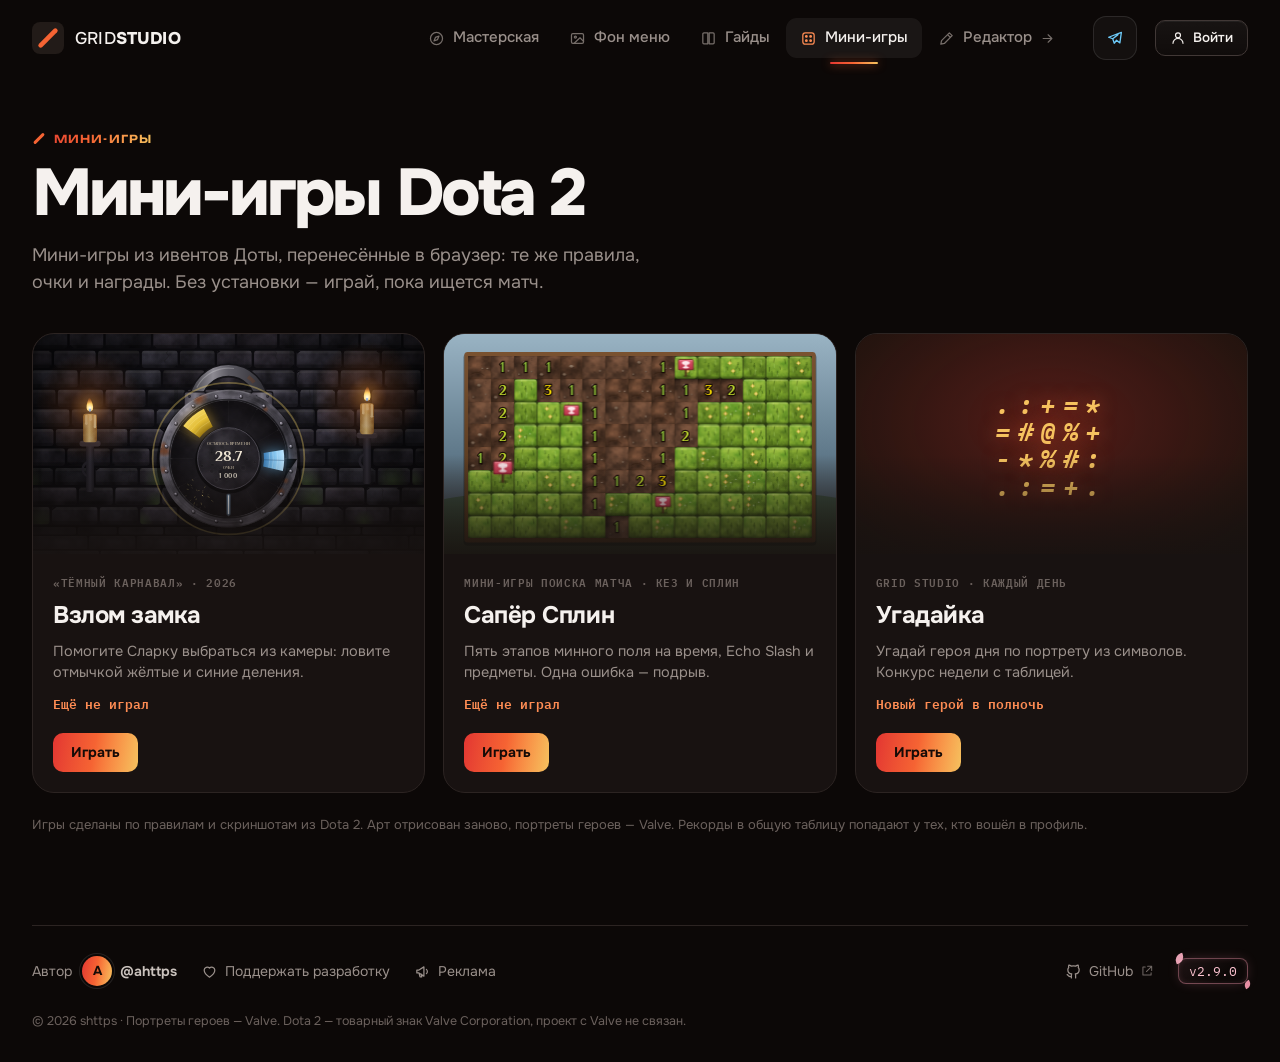
==== commit f24c8f3f: "Главная: видео-фон зацикливается плавно — на стыке копия ролика проявляется поверх, без рывка Co-Aut" ====
--- a/arcade.html
+++ b/arcade.html
@@ -12,7 +12,7 @@
 <link rel="icon" href="logo.svg" type="image/svg+xml">
 <link rel="preconnect" href="https://fonts.googleapis.com">
 <link rel="stylesheet" href="https://fonts.googleapis.com/css2?family=Onest:wght@400;500;600;700;800&family=IBM+Plex+Mono:wght@400;500;600;700&family=Unbounded:wght@500;600;700&family=Philosopher:wght@400;700&display=swap">
-<link rel="stylesheet" href="site.css?v=60">
+<link rel="stylesheet" href="site.css?v=61">
 <link rel="stylesheet" href="arcade.css?v=7">
 </head>
 <body data-page="arcade">
@@ -71,7 +71,7 @@
 <script src="gridrender.js?v=37"></script>
 <script src="catalog-api.js?v=43"></script>
 <script src="achievements.js?v=2"></script>
-<script src="site.js?v=75"></script>
+<script src="site.js?v=76"></script>
 <script src="arcade-audio.js?v=2"></script>
 <script src="arcade-fx.js?v=2"></script>
 <script src="arcade.js?v=6"></script>
--- a/site.css
+++ b/site.css
@@ -151,9 +151,10 @@
 .bg-media > video, .bg-media > img { position: absolute; inset: 0; width: 100%; height: 100%; object-fit: cover; opacity: 0; transition: opacity 1.6s var(--ease);
   filter: grayscale(.4) sepia(.55) hue-rotate(-16deg) saturate(1.7) brightness(var(--bgk, .95)) contrast(1.2); }
 .bg-media > .on { opacity: 1; }
+.bg-media > .top { z-index: 1; } /* копия ролика на стыке цикла проявляется поверх (crossLoop в site.js) */
 /* фон из Мастерской: чуть размыт, чтобы мелкие детали не спорили с заголовком; увеличен — края размытия за экраном */
 .bg-media > .feat { filter: grayscale(.4) sepia(.55) hue-rotate(-16deg) saturate(1.5) brightness(var(--bgk, .45)) contrast(1.15) blur(2px); transform: scale(1.03); }
-.bg-media::after { content: ""; position: absolute; inset: 0;
+.bg-media::after { content: ""; position: absolute; z-index: 2; inset: 0;
   background: linear-gradient(90deg, oklch(0.14 0.008 var(--h) / .78) 0%, oklch(0.14 0.008 var(--h) / .35) 45%, transparent 75%),
     linear-gradient(180deg, oklch(0.14 0.008 var(--h) / .5) 0%, transparent 22%); }
 /* сполохи над видео — тише, иначе красный забивает картинку */
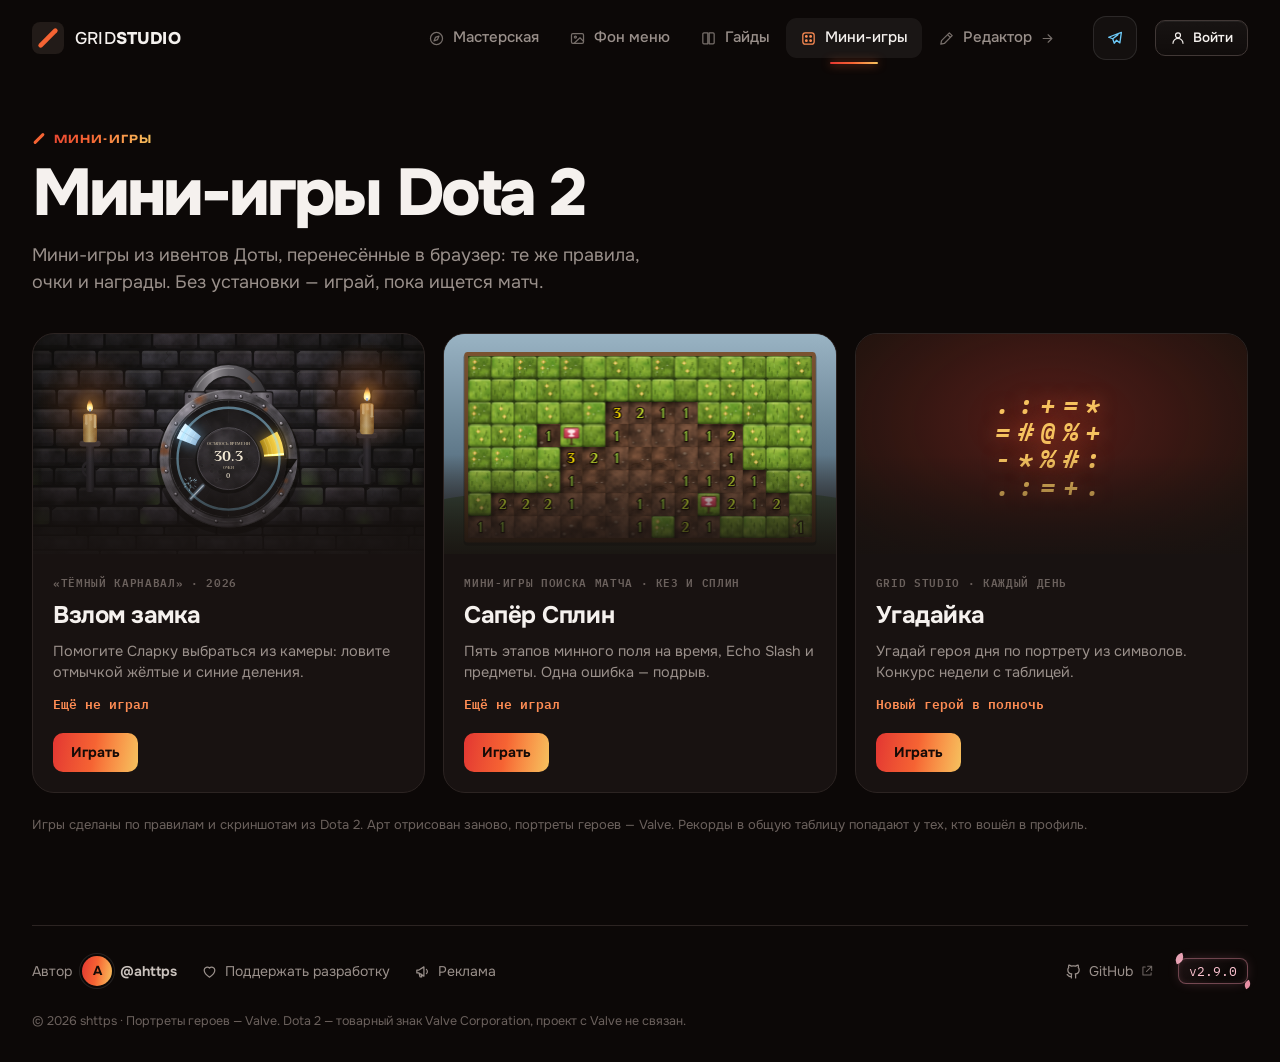
==== commit 58469cb0: "Фон меню: плавный повтор видео (в превью и в собранном ролике), полоса перемотки с выбором отрезка, " ====
--- a/arcade.html
+++ b/arcade.html
@@ -12,7 +12,7 @@
 <link rel="icon" href="logo.svg" type="image/svg+xml">
 <link rel="preconnect" href="https://fonts.googleapis.com">
 <link rel="stylesheet" href="https://fonts.googleapis.com/css2?family=Onest:wght@400;500;600;700;800&family=IBM+Plex+Mono:wght@400;500;600;700&family=Unbounded:wght@500;600;700&family=Philosopher:wght@400;700&display=swap">
-<link rel="stylesheet" href="site.css?v=61">
+<link rel="stylesheet" href="site.css?v=62">
 <link rel="stylesheet" href="arcade.css?v=7">
 </head>
 <body data-page="arcade">
@@ -71,7 +71,7 @@
 <script src="gridrender.js?v=37"></script>
 <script src="catalog-api.js?v=43"></script>
 <script src="achievements.js?v=2"></script>
-<script src="site.js?v=76"></script>
+<script src="site.js?v=77"></script>
 <script src="arcade-audio.js?v=2"></script>
 <script src="arcade-fx.js?v=2"></script>
 <script src="arcade.js?v=6"></script>
--- a/site.css
+++ b/site.css
@@ -1660,3 +1660,25 @@
 .sk-stats b { font: 600 22px/1.1 var(--mono); letter-spacing: -.05em; }
 .sk-stats span { color: var(--muted); font-size: 11.5px; }
 @media (prefers-reduced-motion: reduce) { .streak-sheet *, .streak-sheet *::before { animation: none !important; } }
+
+/* ---------- фон выложен (bgPublished в site.js): галочка с волной и искрами, превью, ссылка ---------- */
+.bpub { display: flex; flex-direction: column; align-items: center; gap: 10px; text-align: center; }
+.bpub > * { animation: rise .5s var(--ease) both; }
+.bpub > :nth-child(2) { animation-delay: .25s; } .bpub > :nth-child(3) { animation-delay: .3s; } .bpub > :nth-child(4) { animation-delay: .35s; }
+.bpub > :nth-child(5) { animation-delay: .42s; } .bpub > :nth-child(6) { animation-delay: .48s; } .bpub > :nth-child(7) { animation-delay: .54s; }
+.bpub h2 { margin: 0; font-size: 22px; letter-spacing: -.02em; }
+.bpub .kicker { margin: 6px 0 0; }
+.bpub p { margin: 0; max-width: 400px; color: var(--muted); font-size: 14px; line-height: 1.55; }
+.bpub-ok { position: relative; display: grid; place-items: center; width: 72px; height: 72px; margin: 4px 0; border-radius: 50%; background: var(--grad); color: var(--accent-ink); box-shadow: 0 14px 40px -12px var(--c1); animation: bpubPop .6s var(--spring) both; }
+.bpub-ok svg { width: 34px; height: 34px; fill: none; stroke: currentColor; stroke-width: 2.6; stroke-linecap: round; stroke-linejoin: round; stroke-dasharray: 24; stroke-dashoffset: 24; animation: bpubDraw .45s var(--ease) .3s forwards; }
+.bpub-wave { position: absolute; inset: 0; border-radius: 50%; border: 2px solid var(--c2); animation: bpubWave 1s var(--ease) .15s both; }
+.bpub-sparks i { position: absolute; left: 50%; top: 50%; width: 5px; height: 5px; margin: -2.5px; border-radius: 50%; background: var(--c3); box-shadow: 0 0 8px var(--c2); opacity: 0; animation: bpubSpark .8s var(--ease) calc(.2s + var(--t)) both; }
+.bpub-prev { display: block; width: 100%; max-width: 360px; aspect-ratio: 16 / 9; margin-top: 6px; overflow: hidden; border: 1px solid var(--line-strong); border-radius: 12px; background: var(--bg-2); box-shadow: 0 24px 50px -30px #000; }
+.bpub-prev img { width: 100%; height: 100%; object-fit: cover; display: block; animation: bpubZoom 6s var(--ease) both; }
+.bpub-link { display: flex; gap: 8px; width: 100%; margin-top: 4px; }
+.bpub-link .input { flex: 1; min-width: 0; font: 12px var(--mono); }
+@keyframes bpubPop { from { transform: scale(.3) rotate(-30deg); opacity: 0; } }
+@keyframes bpubDraw { to { stroke-dashoffset: 0; } }
+@keyframes bpubWave { from { transform: scale(1); opacity: .9; } to { transform: scale(2.1); opacity: 0; } }
+@keyframes bpubSpark { 0% { opacity: 1; transform: rotate(var(--a)) translateY(0) scale(1); } 100% { opacity: 0; transform: rotate(var(--a)) translateY(calc(var(--d) * -1)) scale(.3); } }
+@keyframes bpubZoom { from { transform: scale(1.12); } }
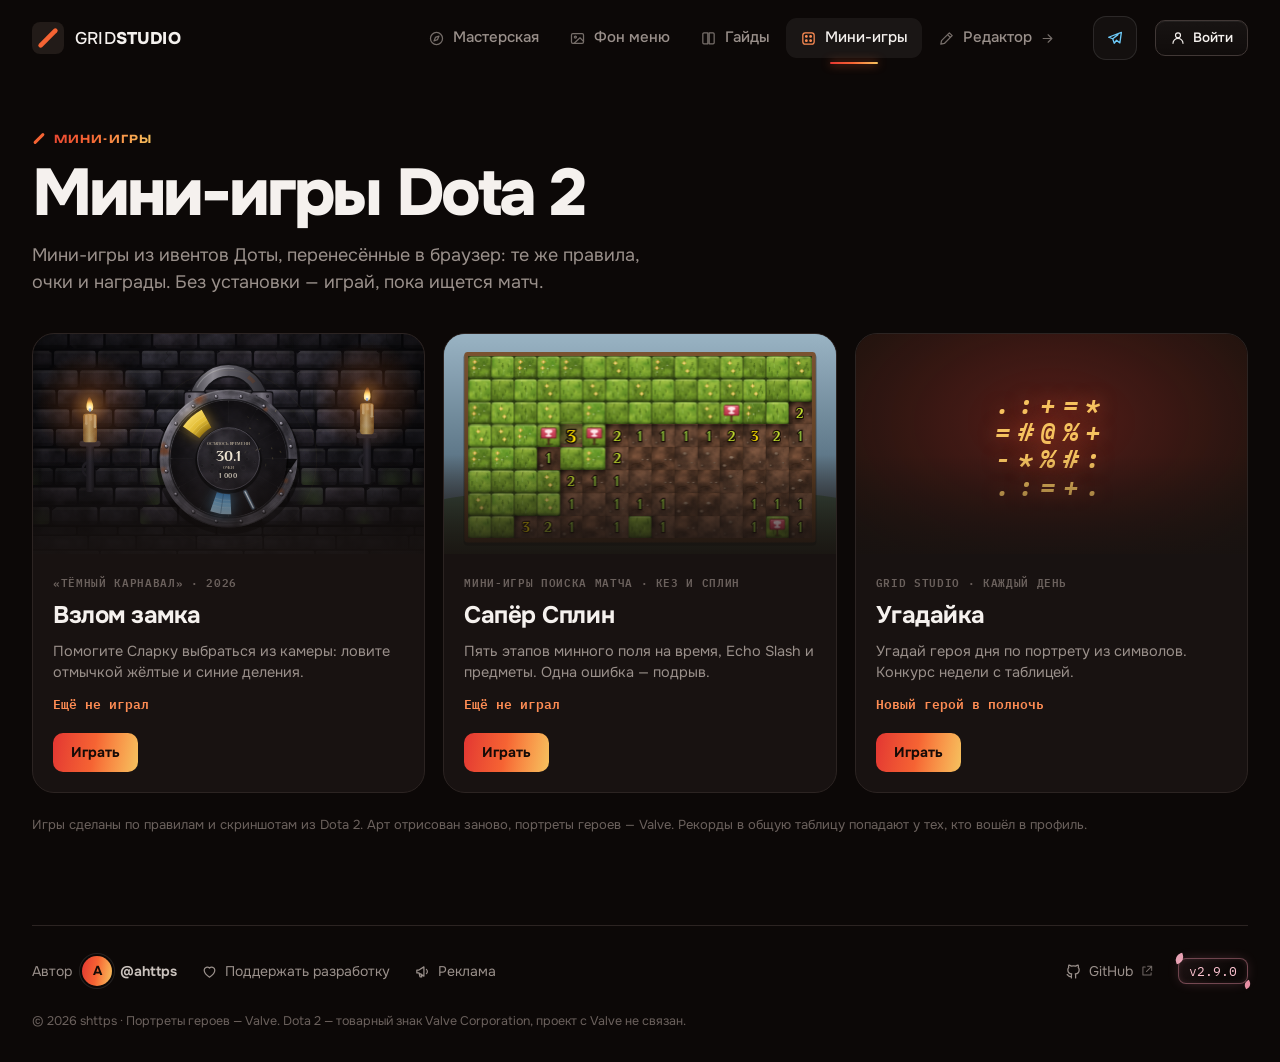
==== commit bb3b168c: "Поздравление с фоном: чёткая галочка и конфетти из центра; главная: 20 сменяющихся заголовков Co-Aut" ====
--- a/arcade.html
+++ b/arcade.html
@@ -12,7 +12,7 @@
 <link rel="icon" href="logo.svg" type="image/svg+xml">
 <link rel="preconnect" href="https://fonts.googleapis.com">
 <link rel="stylesheet" href="https://fonts.googleapis.com/css2?family=Onest:wght@400;500;600;700;800&family=IBM+Plex+Mono:wght@400;500;600;700&family=Unbounded:wght@500;600;700&family=Philosopher:wght@400;700&display=swap">
-<link rel="stylesheet" href="site.css?v=62">
+<link rel="stylesheet" href="site.css?v=64">
 <link rel="stylesheet" href="arcade.css?v=7">
 </head>
 <body data-page="arcade">
@@ -71,7 +71,7 @@
 <script src="gridrender.js?v=37"></script>
 <script src="catalog-api.js?v=43"></script>
 <script src="achievements.js?v=2"></script>
-<script src="site.js?v=77"></script>
+<script src="site.js?v=79"></script>
 <script src="arcade-audio.js?v=2"></script>
 <script src="arcade-fx.js?v=2"></script>
 <script src="arcade.js?v=6"></script>
--- a/site.css
+++ b/site.css
@@ -173,15 +173,15 @@
   }
 .bg-vignette { position: absolute; inset: 0; background: radial-gradient(ellipse 130% 100% at 50% 35%, transparent 60%, oklch(0.09 0.008 var(--h) / .85)), linear-gradient(180deg, transparent 78%, var(--bg)); }
 /* заголовок: градиент темы медленно переливается */
-.landing h1 .grad { background-image: linear-gradient(100deg, var(--c1), var(--c2), var(--c3), var(--c2), var(--c1)); background-size: 300% 100%; animation: wordIn .8s var(--ease) .08s both, shine 9s ease-in-out 1s infinite alternate; }
+.landing h1 .grad { background-image: linear-gradient(100deg, var(--c1), var(--c2), var(--c3), var(--c2), var(--c1)); background-size: 300% 100%; animation: wordIn .8s var(--ease) calc(var(--i, 1) * .07s) both, shine 9s ease-in-out 1s infinite alternate; }
 @keyframes shine { to { background-position: 100% 0; } }
 .landing-grid { position: relative; z-index: 2; flex: 1; display: grid; grid-template-columns: minmax(0, 740px) minmax(0, 1fr); gap: 48px; align-items: center; width: min(1320px, 100% - 64px); }
 .landing-copy { position: relative; z-index: 3; padding: 16px 0 0; }
 .landing h1 { margin: 0 0 18px; font-size: clamp(46px, 5.9vw, 88px); line-height: .94; letter-spacing: -.055em; font-weight: 800; }
-.landing h1 .w { display: inline-block; animation: wordIn .8s var(--ease) both; }
-.landing h1 .w:nth-child(2) { animation-delay: .08s; }
-.landing h1 .w:nth-child(4) { animation-delay: .16s; }
-.landing h1 .w:nth-child(5) { animation-delay: .22s; }
+.landing h1 .w { display: inline-block; animation: wordIn .8s var(--ease) calc(var(--i, 0) * .07s) both; }
+/* заголовки сменяют друг друга (heroTitles в site.js): слова улетают вверх по очереди, новые выезжают снизу */
+.landing h1.out .w { animation: wordOut .38s var(--ease) calc(var(--i, 0) * .04s) both; }
+@keyframes wordOut { to { opacity: 0; transform: translateY(-.35em) rotate(-2deg); filter: blur(8px); } }
 .lead { margin: 0 0 26px; max-width: 480px; color: var(--muted); font-size: 18.5px; line-height: 1.5; animation: rise .7s var(--ease) .28s both; }
 .grad { background: var(--grad); -webkit-background-clip: text; background-clip: text; color: transparent; padding-bottom: .06em; }
 .btn.lg { height: 48px; padding: 0 22px; font-size: 15px; border-radius: 14px; }
@@ -1669,16 +1669,15 @@
 .bpub h2 { margin: 0; font-size: 22px; letter-spacing: -.02em; }
 .bpub .kicker { margin: 6px 0 0; }
 .bpub p { margin: 0; max-width: 400px; color: var(--muted); font-size: 14px; line-height: 1.55; }
-.bpub-ok { position: relative; display: grid; place-items: center; width: 72px; height: 72px; margin: 4px 0; border-radius: 50%; background: var(--grad); color: var(--accent-ink); box-shadow: 0 14px 40px -12px var(--c1); animation: bpubPop .6s var(--spring) both; }
-.bpub-ok svg { width: 34px; height: 34px; fill: none; stroke: currentColor; stroke-width: 2.6; stroke-linecap: round; stroke-linejoin: round; stroke-dasharray: 24; stroke-dashoffset: 24; animation: bpubDraw .45s var(--ease) .3s forwards; }
+.bpub-ok { position: relative; display: grid; place-items: center; width: 80px; height: 80px; margin: 4px 0; border-radius: 50%; background: var(--grad); color: #fff; box-shadow: inset 0 1px 0 #ffffff55, 0 16px 44px -12px var(--c1); animation: bpubPop .6s var(--spring) both; }
+.bpub-ok::before { content: ""; position: absolute; inset: 6px; border-radius: 50%; border: 1.5px solid #ffffff4d; }
+.bpub-ok svg { position: relative; width: 40px; height: 40px; overflow: visible; fill: none; stroke: currentColor; stroke-width: 3.2; stroke-linecap: round; stroke-linejoin: round; stroke-dasharray: 1; stroke-dashoffset: 0; filter: drop-shadow(0 2px 3px #6a1a0a88); animation: bpubDraw .5s var(--ease) .35s both; }
 .bpub-wave { position: absolute; inset: 0; border-radius: 50%; border: 2px solid var(--c2); animation: bpubWave 1s var(--ease) .15s both; }
-.bpub-sparks i { position: absolute; left: 50%; top: 50%; width: 5px; height: 5px; margin: -2.5px; border-radius: 50%; background: var(--c3); box-shadow: 0 0 8px var(--c2); opacity: 0; animation: bpubSpark .8s var(--ease) calc(.2s + var(--t)) both; }
 .bpub-prev { display: block; width: 100%; max-width: 360px; aspect-ratio: 16 / 9; margin-top: 6px; overflow: hidden; border: 1px solid var(--line-strong); border-radius: 12px; background: var(--bg-2); box-shadow: 0 24px 50px -30px #000; }
 .bpub-prev img { width: 100%; height: 100%; object-fit: cover; display: block; animation: bpubZoom 6s var(--ease) both; }
 .bpub-link { display: flex; gap: 8px; width: 100%; margin-top: 4px; }
 .bpub-link .input { flex: 1; min-width: 0; font: 12px var(--mono); }
 @keyframes bpubPop { from { transform: scale(.3) rotate(-30deg); opacity: 0; } }
-@keyframes bpubDraw { to { stroke-dashoffset: 0; } }
+@keyframes bpubDraw { from { stroke-dashoffset: 1; } }
 @keyframes bpubWave { from { transform: scale(1); opacity: .9; } to { transform: scale(2.1); opacity: 0; } }
-@keyframes bpubSpark { 0% { opacity: 1; transform: rotate(var(--a)) translateY(0) scale(1); } 100% { opacity: 0; transform: rotate(var(--a)) translateY(calc(var(--d) * -1)) scale(.3); } }
 @keyframes bpubZoom { from { transform: scale(1.12); } }
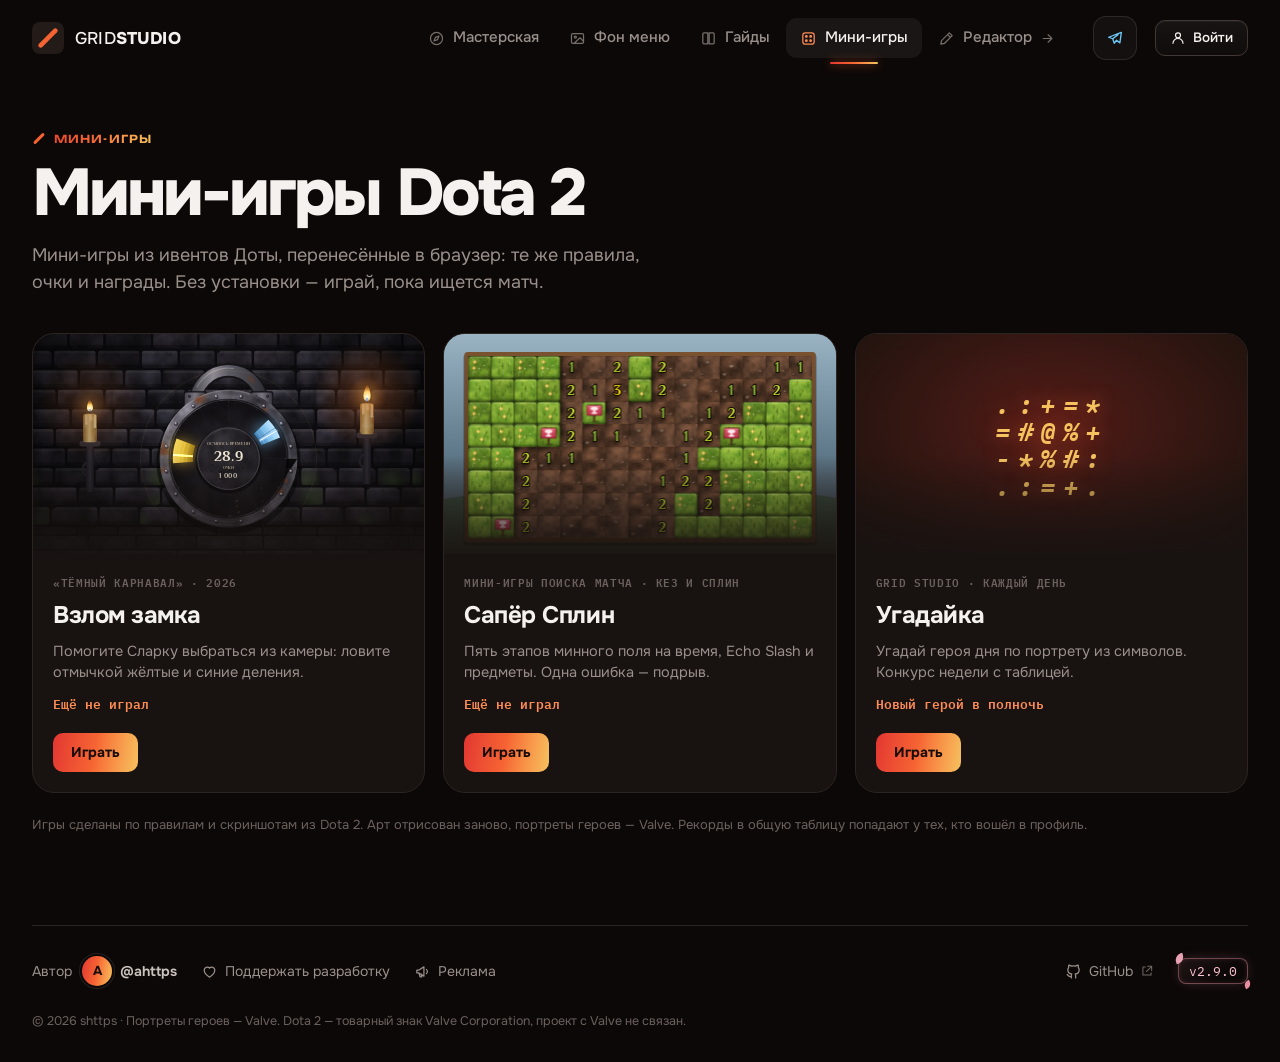
==== commit 8b28cd3c: "Гайды 3.0: читалка в стиле Telegraph и гайды от игроков - Страница гайдов пересобрана: главный гайд," ====
--- a/arcade.html
+++ b/arcade.html
@@ -12,7 +12,7 @@
 <link rel="icon" href="logo.svg" type="image/svg+xml">
 <link rel="preconnect" href="https://fonts.googleapis.com">
 <link rel="stylesheet" href="https://fonts.googleapis.com/css2?family=Onest:wght@400;500;600;700;800&family=IBM+Plex+Mono:wght@400;500;600;700&family=Unbounded:wght@500;600;700&family=Philosopher:wght@400;700&display=swap">
-<link rel="stylesheet" href="site.css?v=64">
+<link rel="stylesheet" href="site.css?v=65">
 <link rel="stylesheet" href="arcade.css?v=7">
 </head>
 <body data-page="arcade">
@@ -69,9 +69,9 @@
 <script src="config.js?v=41"></script>
 <script src="auth.js?v=38"></script>
 <script src="gridrender.js?v=37"></script>
-<script src="catalog-api.js?v=43"></script>
+<script src="catalog-api.js?v=44"></script>
 <script src="achievements.js?v=2"></script>
-<script src="site.js?v=79"></script>
+<script src="site.js?v=80"></script>
 <script src="arcade-audio.js?v=2"></script>
 <script src="arcade-fx.js?v=2"></script>
 <script src="arcade.js?v=6"></script>
--- a/site.css
+++ b/site.css
@@ -867,14 +867,19 @@
 @media (max-width: 640px) { .t-ingame .tile-img { height: 190px; flex: none; } }
 
 /* ---------- гайды ---------- */
-.guide-cards { display: grid; grid-template-columns: repeat(auto-fill, minmax(290px, 1fr)); gap: 16px; }
-.guide-card { position: relative; display: flex; flex-direction: column; gap: 8px; padding: 22px 22px 18px; border-radius: 20px; background: linear-gradient(180deg, var(--card), oklch(0.19 0.008 var(--h) / .5)); border: 1px solid var(--line); text-decoration: none; overflow: hidden; }
-.guide-card::after { content: ""; position: absolute; left: 22px; right: 22px; top: 0; height: 1px; background: var(--grad); opacity: .5; }
-.guide-card.in { transition: border-color .25s, transform .3s var(--ease), opacity .7s var(--ease); }
-.guide-card.in:hover { border-color: var(--accent-line); transform: translateY(-4px); }
-.gc-tag { align-self: flex-start; padding: 3px 9px; border-radius: 7px; background: var(--accent-soft); color: var(--accent-hi); font: 600 10px var(--disp); letter-spacing: .07em; text-transform: uppercase; }
+.guide-cards { display: grid; grid-template-columns: repeat(auto-fill, minmax(290px, 1fr)); gap: 18px; }
+.guide-card { position: relative; display: flex; flex-direction: column; border-radius: 20px; background: linear-gradient(180deg, var(--card), oklch(0.19 0.008 var(--h) / .5)); border: 1px solid var(--line); text-decoration: none; overflow: hidden; }
+.guide-card::after { content: ""; position: absolute; left: 22px; right: 22px; top: 0; height: 1px; background: var(--grad); opacity: .5; z-index: 2; }
+.guide-card.in { transition: border-color .25s, transform .4s var(--ease), box-shadow .4s var(--ease), opacity .7s var(--ease); }
+.guide-card.in:hover { border-color: var(--accent-line); transform: translateY(-4px); box-shadow: 0 24px 50px -28px oklch(0 0 0 / .9); }
+.gc-cover { position: relative; display: block; aspect-ratio: 16 / 9; overflow: hidden; background: var(--bg-2); }
+.gc-cover::after { content: ""; position: absolute; inset: 0; background: linear-gradient(180deg, transparent 55%, oklch(0.19 0.01 var(--h) / .85)); }
+.gc-cover img { width: 100%; height: 100%; object-fit: cover; display: block; transition: transform .8s var(--ease), filter .5s; filter: saturate(.9); }
+.guide-card:hover .gc-cover img { transform: scale(1.06); filter: saturate(1.1); }
+.gc-body { display: flex; flex: 1; flex-direction: column; gap: 8px; padding: 6px 22px 18px; margin-top: -18px; position: relative; z-index: 1; }
+.gc-tag { align-self: flex-start; padding: 3px 9px; border-radius: 7px; background: var(--accent-soft); color: var(--accent-hi); font: 600 10px var(--disp); letter-spacing: .07em; text-transform: uppercase; -webkit-backdrop-filter: blur(8px); backdrop-filter: blur(8px); }
 .guide-card b { font-size: 18.5px; font-weight: 700; letter-spacing: -.015em; line-height: 1.25; }
-.guide-card > span:not(.gc-tag) { flex: 1; color: var(--muted); font-size: 14px; }
+.gc-body > span:not(.gc-tag) { flex: 1; color: var(--muted); font-size: 14px; }
 .guide-card small { display: flex; align-items: center; gap: 6px; margin-top: 6px; color: var(--faint); font: 12px var(--mono); }
 .guide-card small .i { width: 14px; height: 14px; }
 
@@ -883,31 +888,6 @@
 .page-head .kicker { margin-bottom: 14px; }
 .page-head h1 { margin: 0; font-size: clamp(38px, 5.4vw, 66px); line-height: 1; letter-spacing: -.045em; font-weight: 800; animation: rise .6s var(--ease) both; }
 .page-head p { margin: 16px 0 0; max-width: 640px; color: var(--muted); font-size: 18px; animation: rise .6s var(--ease) .08s both; }
-.guides-layout { display: grid; grid-template-columns: 250px minmax(0, 1fr); gap: 56px; align-items: start; margin-top: 72px; }
-.guide-toc { position: sticky; top: calc(var(--nav-h) + 20px); display: flex; flex-direction: column; gap: 2px; padding-left: 14px; border-left: 1px solid var(--line); }
-.guide-toc::before { content: "Содержание"; margin-bottom: 8px; color: var(--faint); font: 600 11px var(--mono); letter-spacing: .08em; text-transform: uppercase; }
-.guide-toc a { position: relative; padding: 6px 0; color: var(--muted); text-decoration: none; font-size: 14px; line-height: 1.35; transition: color .15s; }
-.guide-toc a:hover, .guide-toc a.on { color: var(--ink); }
-.guide-toc a.on::before { content: ""; position: absolute; left: -15px; top: 6px; bottom: 6px; width: 2px; border-radius: 2px; background: var(--grad); }
-.article { max-width: 760px; margin-bottom: 64px; padding-bottom: 64px; border-bottom: 1px solid var(--line); scroll-margin-top: calc(var(--nav-h) + 20px); }
-.article:last-child { border-bottom: 0; }
-.article h2 { margin: 12px 0 16px; font-size: clamp(26px, 3vw, 34px); letter-spacing: -.03em; line-height: 1.15; }
-.article h3 { margin: 30px 0 10px; font-size: 19px; letter-spacing: -.01em; }
-.article p, .article li { color: var(--ink-2); font-size: 16px; line-height: 1.7; }
-.article p { margin: 0 0 14px; }
-.article ol, .article ul { margin: 0 0 14px; padding-left: 22px; }
-.article li + li { margin-top: 6px; }
-.article li::marker { color: var(--accent-hi); font-weight: 700; }
-.article b { color: var(--ink); }
-.article code { padding: 1px 6px; border-radius: 6px; background: var(--bg-2); border: 1px solid var(--line); color: var(--ink); font: 13.5px var(--mono); }
-.article kbd { padding: 1px 6px; border-radius: 6px; background: var(--card-2); border-bottom: 2px solid var(--line-strong); font: 12.5px var(--mono); }
-.path { display: flex; align-items: center; gap: 10px; margin: 6px 0 16px; padding: 12px 12px 12px 16px; border-radius: 13px; background: var(--bg-2); border: 1px solid var(--line); }
-.path code { flex: 1; min-width: 0; overflow-x: auto; padding: 0; border: 0; background: none; white-space: nowrap; font-size: 13.5px; }
-.tip { display: flex; gap: 12px; margin: 18px 0; padding: 14px 16px; border-radius: 14px; background: oklch(0.82 0.13 80 / .07); border: 1px solid oklch(0.82 0.13 80 / .22); color: oklch(0.9 0.06 80); font-size: 15px; line-height: 1.55; }
-.tip::before { content: "★"; color: var(--gold); }
-.tip.warn { background: color-mix(in oklab, var(--c1) 8%, transparent); border-color: color-mix(in oklab, var(--c1) 30%, transparent); color: oklch(0.88 0.05 30); }
-.tip.warn::before { content: "!"; color: var(--red); font-weight: 800; }
-.art-cta { display: flex; flex-wrap: wrap; gap: 10px; margin-top: 22px; }
 
 /* ---------- профиль и вход ---------- */
 .profile { min-height: 72vh; padding-top: calc(var(--nav-h) + 34px); }
@@ -1071,8 +1051,6 @@
   .compare { height: 420px; flex: none; }
   .t-mosaic, .t-ingame { min-height: 230px; }
   .t-tools .tools { margin: 24px 16px 0; }
-  .guides-layout { grid-template-columns: 1fr; gap: 0; margin-top: 48px; }
-  .guide-toc { display: none; }
 }
 /* меню прячется в «бургер»: ссылки выпадают листом под полосой */
 @media (max-width: 820px) {
@@ -1125,7 +1103,6 @@
   .big-num b { font-size: 56px; }
   .pf-head { --pfp: 18px; }
   .pf-nick { font-size: 26px; }
-  .article p, .article li { font-size: 15.5px; }
 }
 
 /* ---------- админ: значок, плашка в окне сетки/фона, метки в «Модерации» ---------- */
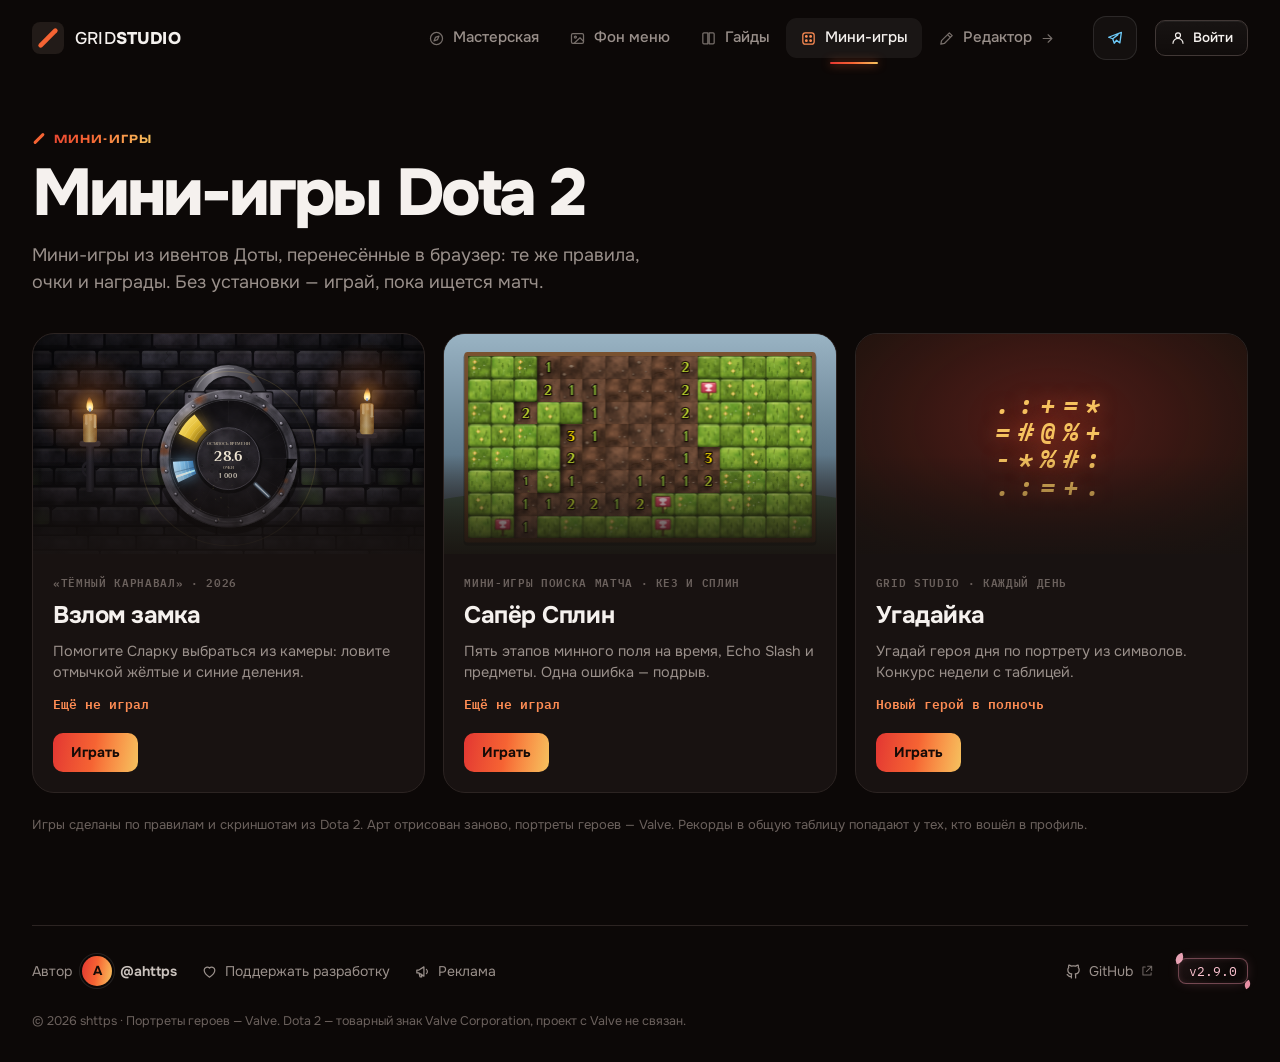
==== commit a06d7835: "Гайды: тёмная тема читалки по умолчанию и эффект плиток как в Мастерской - Читалка открывается в тём" ====
--- a/arcade.html
+++ b/arcade.html
@@ -71,7 +71,7 @@
 <script src="gridrender.js?v=37"></script>
 <script src="catalog-api.js?v=44"></script>
 <script src="achievements.js?v=2"></script>
-<script src="site.js?v=80"></script>
+<script src="site.js?v=81"></script>
 <script src="arcade-audio.js?v=2"></script>
 <script src="arcade-fx.js?v=2"></script>
 <script src="arcade.js?v=6"></script>
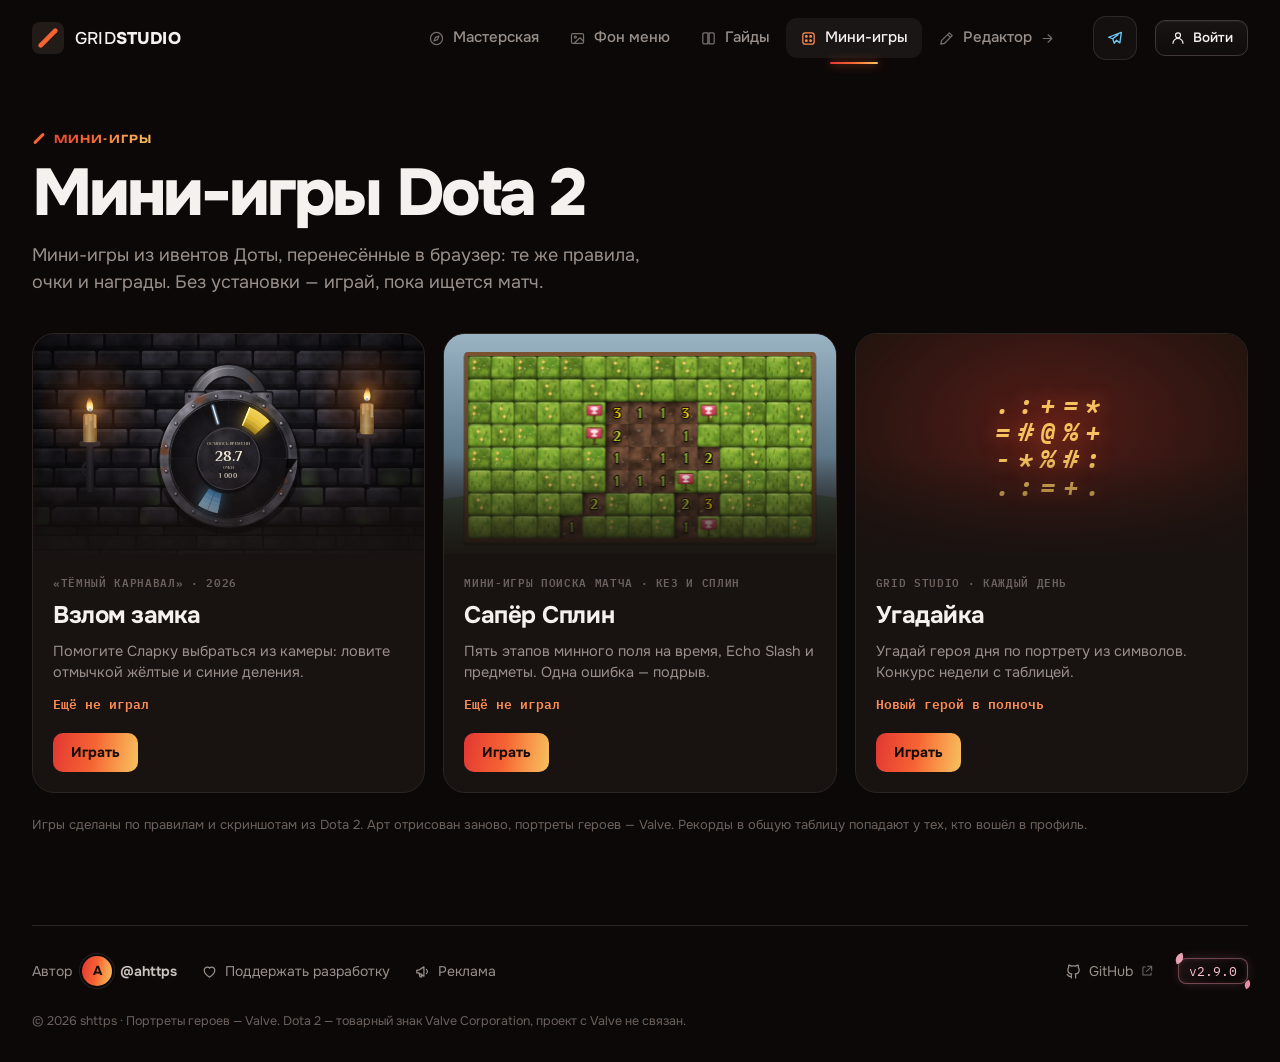
==== commit 17cfdf11: "Гайды: тёмный редактор и анимации переключателей; поздравление с огоньком - Редактор и читалка гайдо" ====
--- a/arcade.html
+++ b/arcade.html
@@ -12,7 +12,7 @@
 <link rel="icon" href="logo.svg" type="image/svg+xml">
 <link rel="preconnect" href="https://fonts.googleapis.com">
 <link rel="stylesheet" href="https://fonts.googleapis.com/css2?family=Onest:wght@400;500;600;700;800&family=IBM+Plex+Mono:wght@400;500;600;700&family=Unbounded:wght@500;600;700&family=Philosopher:wght@400;700&display=swap">
-<link rel="stylesheet" href="site.css?v=65">
+<link rel="stylesheet" href="site.css?v=66">
 <link rel="stylesheet" href="arcade.css?v=7">
 </head>
 <body data-page="arcade">
@@ -71,7 +71,7 @@
 <script src="gridrender.js?v=37"></script>
 <script src="catalog-api.js?v=44"></script>
 <script src="achievements.js?v=2"></script>
-<script src="site.js?v=81"></script>
+<script src="site.js?v=82"></script>
 <script src="arcade-audio.js?v=2"></script>
 <script src="arcade-fx.js?v=2"></script>
 <script src="arcade.js?v=6"></script>
--- a/site.css
+++ b/site.css
@@ -1658,3 +1658,34 @@
 @keyframes bpubDraw { from { stroke-dashoffset: 1; } }
 @keyframes bpubWave { from { transform: scale(1); opacity: .9; } to { transform: scale(2.1); opacity: 0; } }
 @keyframes bpubZoom { from { transform: scale(1.12); } }
+
+/* ---------- поздравление с огоньком: раз в день, когда серия обновилась ---------- */
+.modal.sheet:has(.sk-congrats) { width: min(420px, 100%); overflow: hidden; }
+.sk-congrats { padding-top: 26px; }
+.sk-congrats::before { content: ""; position: absolute; inset: -40% -20% auto; height: 340px; z-index: -1; background: radial-gradient(closest-side, color-mix(in oklab, var(--glow) 32%, transparent), transparent); animation: skcAura 3s ease-in-out .4s infinite alternate both; pointer-events: none; }
+@keyframes skcAura { from { opacity: .55; transform: scale(.92); } to { opacity: 1; transform: scale(1.06); } }
+.skc-stage { position: relative; display: grid; place-items: center; width: 220px; height: 180px; }
+.skc-stage .sk-fire { animation: skcIgnite 1s var(--spring) .1s both; }
+@keyframes skcIgnite { 0% { transform: scale(.2) translateY(30px); opacity: 0; filter: brightness(2.5); } 55% { transform: scale(1.12); opacity: 1; } 100% { transform: none; filter: none; } }
+.skc-ring { position: absolute; left: 50%; top: 58%; width: 60px; height: 60px; margin: -30px 0 0 -30px; border-radius: 50%; border: 2px solid var(--f2); box-shadow: 0 0 18px var(--glow), inset 0 0 12px var(--glow); opacity: 0; animation: skcRing 1.1s cubic-bezier(.2, .8, .2, 1) .55s both; }
+.skc-ring.r2 { border-color: var(--f1); animation-delay: .72s; animation-duration: 1.3s; }
+@keyframes skcRing { 0% { transform: scale(.3); opacity: .95; } 100% { transform: scale(4.2); opacity: 0; } }
+.skc-sparks { position: absolute; left: 50%; top: 58%; width: 0; height: 0; }
+.skc-sparks i { position: absolute; left: 0; top: 0; width: var(--sz); height: var(--sz); margin: calc(var(--sz) / -2); border-radius: 50%; background: var(--f2); box-shadow: 0 0 8px var(--f1), 0 0 2px #fff; opacity: 0; animation: skcSpark 1.2s cubic-bezier(.15, .7, .3, 1) var(--dl) both; }
+@keyframes skcSpark { 0% { transform: translate(0, 0) scale(1.4); opacity: 1; } 70% { opacity: 1; } 100% { transform: translate(var(--tx), calc(var(--ty) + 40px)) scale(.2); opacity: 0; } }
+.skc-kicker { margin-top: 2px; color: var(--f2); font: 700 12px var(--disp); letter-spacing: .1em; text-transform: uppercase; text-shadow: 0 0 18px var(--glow); animation: rise .6s var(--ease) .5s both; }
+.skc-num { animation-delay: .6s; }
+.skc-roll { display: inline-flex; flex-direction: column; height: 1em; overflow: hidden; vertical-align: top; }
+.skc-num:has(.skc-roll) { background: none; }
+.skc-roll span { display: block; line-height: 1; background: linear-gradient(180deg, #fff 20%, var(--f2) 60%, var(--f1)); -webkit-background-clip: text; background-clip: text; color: transparent; animation: skcRoll .7s var(--spring) 1.15s both; }
+@keyframes skcRoll { from { transform: translateY(0); } to { transform: translateY(-100%); } }
+.sk-congrats .sk-label { animation-delay: .68s; }
+.sk-congrats .sk-tier { animation-delay: .74s; }
+.skc-up { animation: rise .6s var(--ease) .74s both, skcPulse 1.6s ease-in-out 1.6s 3; }
+@keyframes skcPulse { 50% { box-shadow: inset 0 0 0 1px var(--glow), 0 0 22px color-mix(in oklab, var(--glow) 60%, transparent); } }
+.sk-congrats .sk-msg { animation-delay: .8s; }
+.sk-congrats .skc-today i { animation: skcDay .8s var(--spring) 1.5s both; }
+@keyframes skcDay { 0% { transform: scale(0); filter: brightness(3); } 60% { transform: scale(1.35); } 100% { transform: none; filter: none; } }
+.skc-actions { display: flex; gap: 8px; width: 100%; margin-top: 10px; animation: rise .6s var(--ease) .95s both; }
+.skc-actions .btn { flex: 1; }
+@media (prefers-reduced-motion: reduce) { .skc-ring, .skc-sparks { display: none; } }
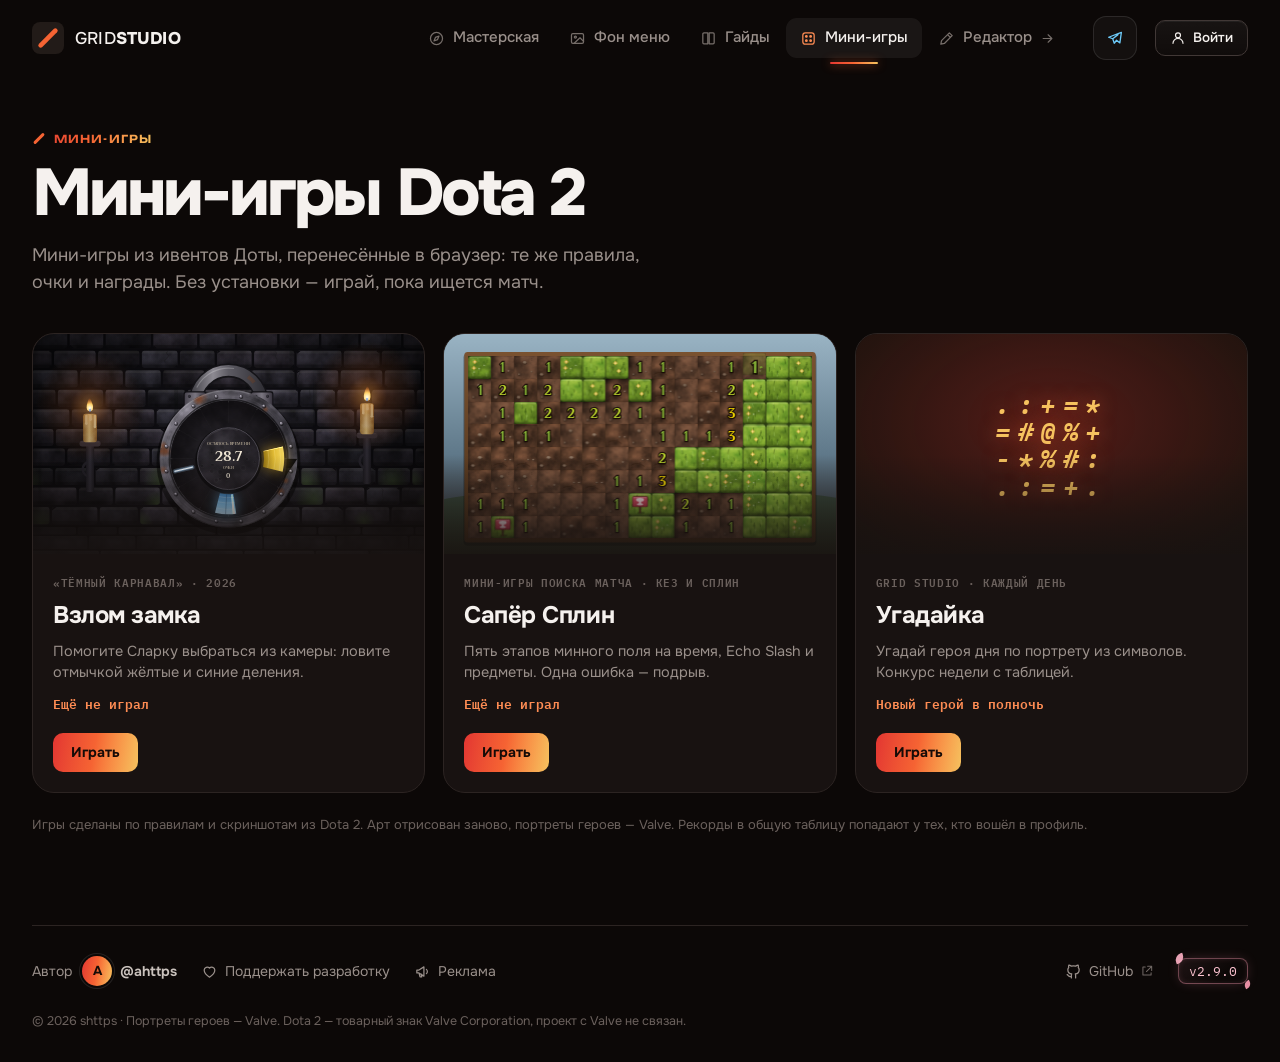
==== commit c5f98031: "Главная: убран зимний туман, фон «На главную» больше не подменяется - Удалён встроенный запасной рол" ====
--- a/arcade.html
+++ b/arcade.html
@@ -12,7 +12,7 @@
 <link rel="icon" href="logo.svg" type="image/svg+xml">
 <link rel="preconnect" href="https://fonts.googleapis.com">
 <link rel="stylesheet" href="https://fonts.googleapis.com/css2?family=Onest:wght@400;500;600;700;800&family=IBM+Plex+Mono:wght@400;500;600;700&family=Unbounded:wght@500;600;700&family=Philosopher:wght@400;700&display=swap">
-<link rel="stylesheet" href="site.css?v=66">
+<link rel="stylesheet" href="site.css?v=67">
 <link rel="stylesheet" href="arcade.css?v=7">
 </head>
 <body data-page="arcade">
@@ -71,7 +71,7 @@
 <script src="gridrender.js?v=37"></script>
 <script src="catalog-api.js?v=44"></script>
 <script src="achievements.js?v=2"></script>
-<script src="site.js?v=82"></script>
+<script src="site.js?v=83"></script>
 <script src="arcade-audio.js?v=2"></script>
 <script src="arcade-fx.js?v=2"></script>
 <script src="arcade.js?v=6"></script>
--- a/site.css
+++ b/site.css
@@ -145,7 +145,7 @@
 @keyframes auA { to { transform: translate(160px, 110px) scale(1.18); } }
 @keyframes auB { to { transform: translate(-140px, 160px) scale(1.25); } }
 @keyframes auC { to { transform: translate(-180px, -60px) scale(1.1); } }
-/* видео под всем фоном: фон из Мастерской «На главную» или туман (docs/hero-bg.webm). Любой ролик
+/* под всем фоном — фон из Мастерской «На главную», если он есть. Любой ролик
    тонируется под тему — тёплый графит, приглушено, слева темнее, чтобы заголовок читался. */
 .bg-media { position: absolute; inset: 0; background: var(--bg); }
 .bg-media > video, .bg-media > img { position: absolute; inset: 0; width: 100%; height: 100%; object-fit: cover; opacity: 0; transition: opacity 1.6s var(--ease);
@@ -157,10 +157,11 @@
 .bg-media::after { content: ""; position: absolute; z-index: 2; inset: 0;
   background: linear-gradient(90deg, oklch(0.14 0.008 var(--h) / .78) 0%, oklch(0.14 0.008 var(--h) / .35) 45%, transparent 75%),
     linear-gradient(180deg, oklch(0.14 0.008 var(--h) / .5) 0%, transparent 22%); }
-/* сполохи над видео — тише, иначе красный забивает картинку */
-.bg-media ~ .au-1 { opacity: .18; }
-.bg-media ~ .au-2 { opacity: .1; }
-.bg-media ~ .au-3 { opacity: .12; }
+/* сполохи над фоном — тише, иначе красный забивает картинку; пока фона нет — обычной яркости */
+.au-1, .au-2, .au-3 { transition: opacity 1.6s var(--ease); }
+.bg-media.has ~ .au-1 { opacity: .18; }
+.bg-media.has ~ .au-2 { opacity: .1; }
+.bg-media.has ~ .au-3 { opacity: .12; }
 .hero-credit { position: absolute; z-index: 4; right: 24px; top: calc(var(--nav-h) + 6px); display: flex; align-items: center; gap: 6px; max-width: min(360px, 60vw); padding: 5px 11px; border-radius: 99px; background: oklch(0.14 0.008 var(--h) / .6); border: 1px solid oklch(1 0 0 / .07); color: var(--muted); font-size: 12px; text-decoration: none; backdrop-filter: blur(8px); animation: fade .6s var(--ease) both; transition: color .2s, border-color .2s; }
 .hero-credit span { overflow: hidden; text-overflow: ellipsis; white-space: nowrap; }
 .hero-credit .i { width: 14px; height: 14px; }
